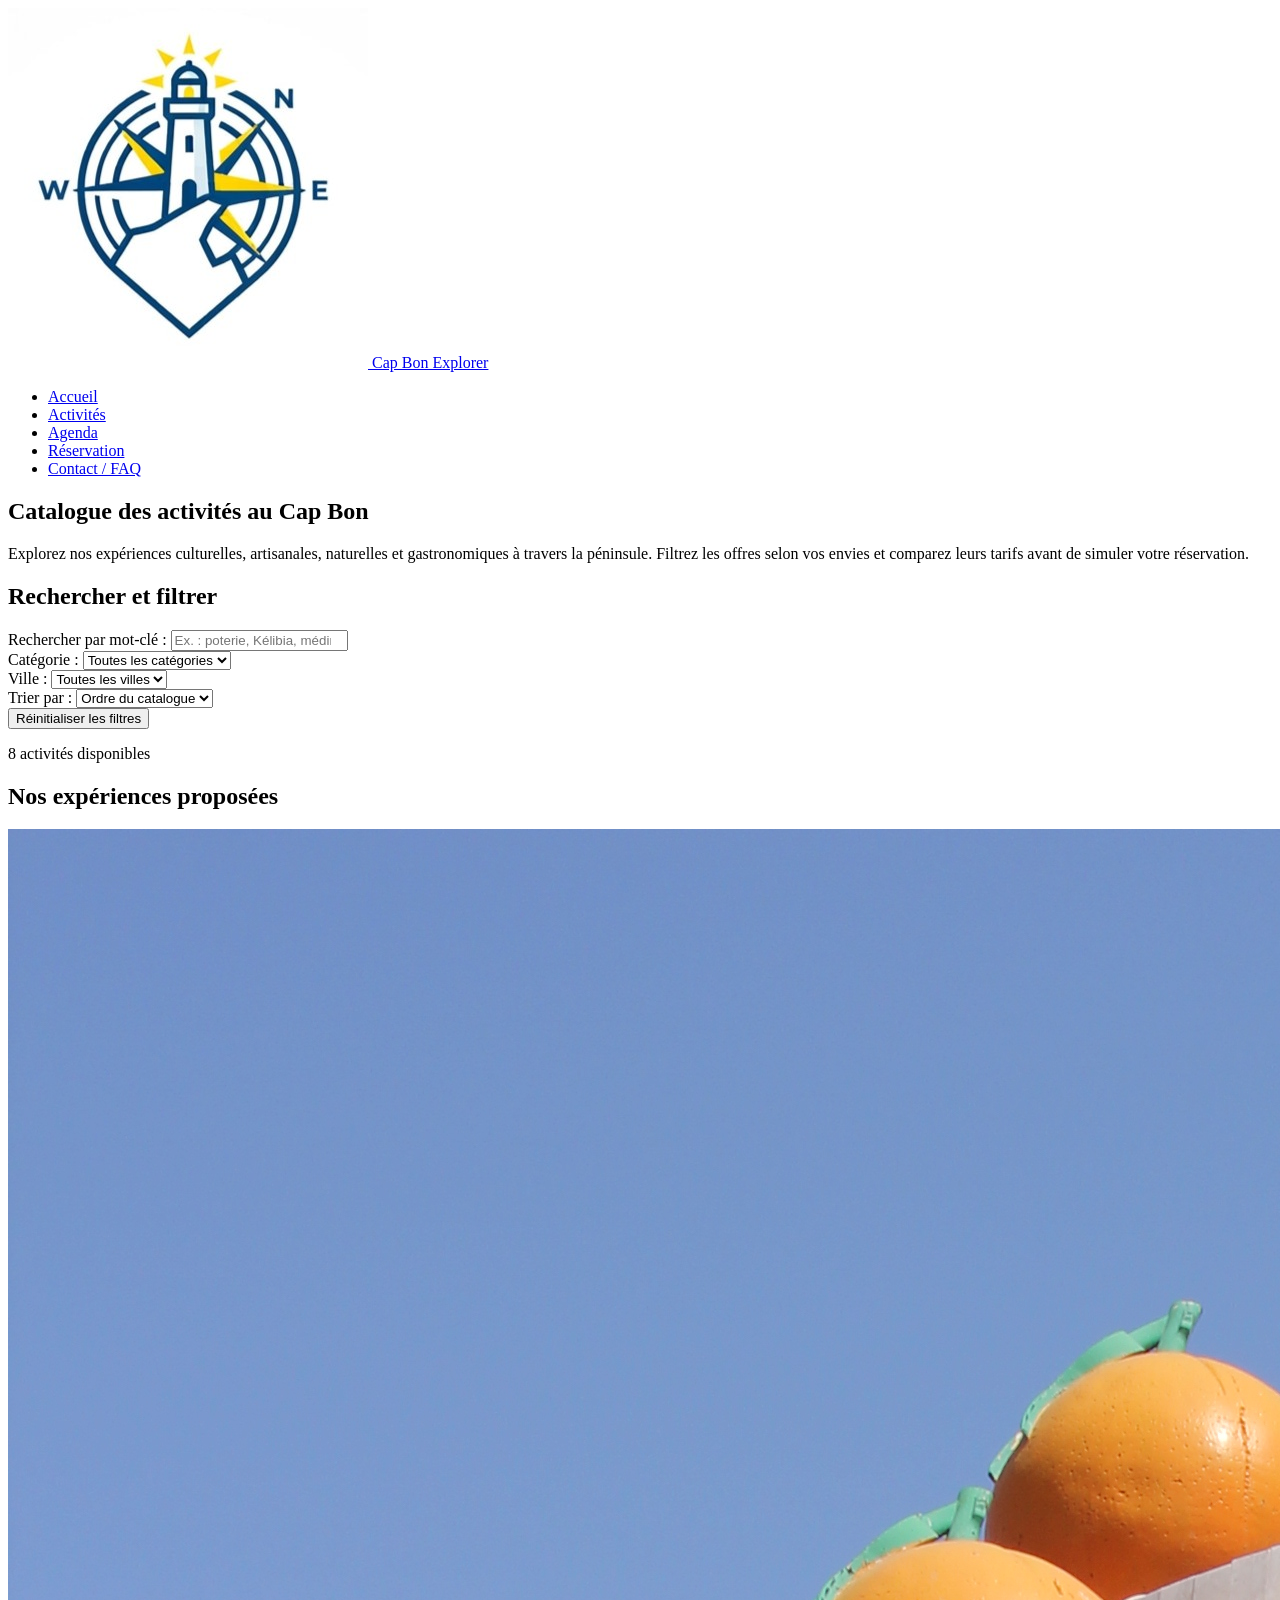
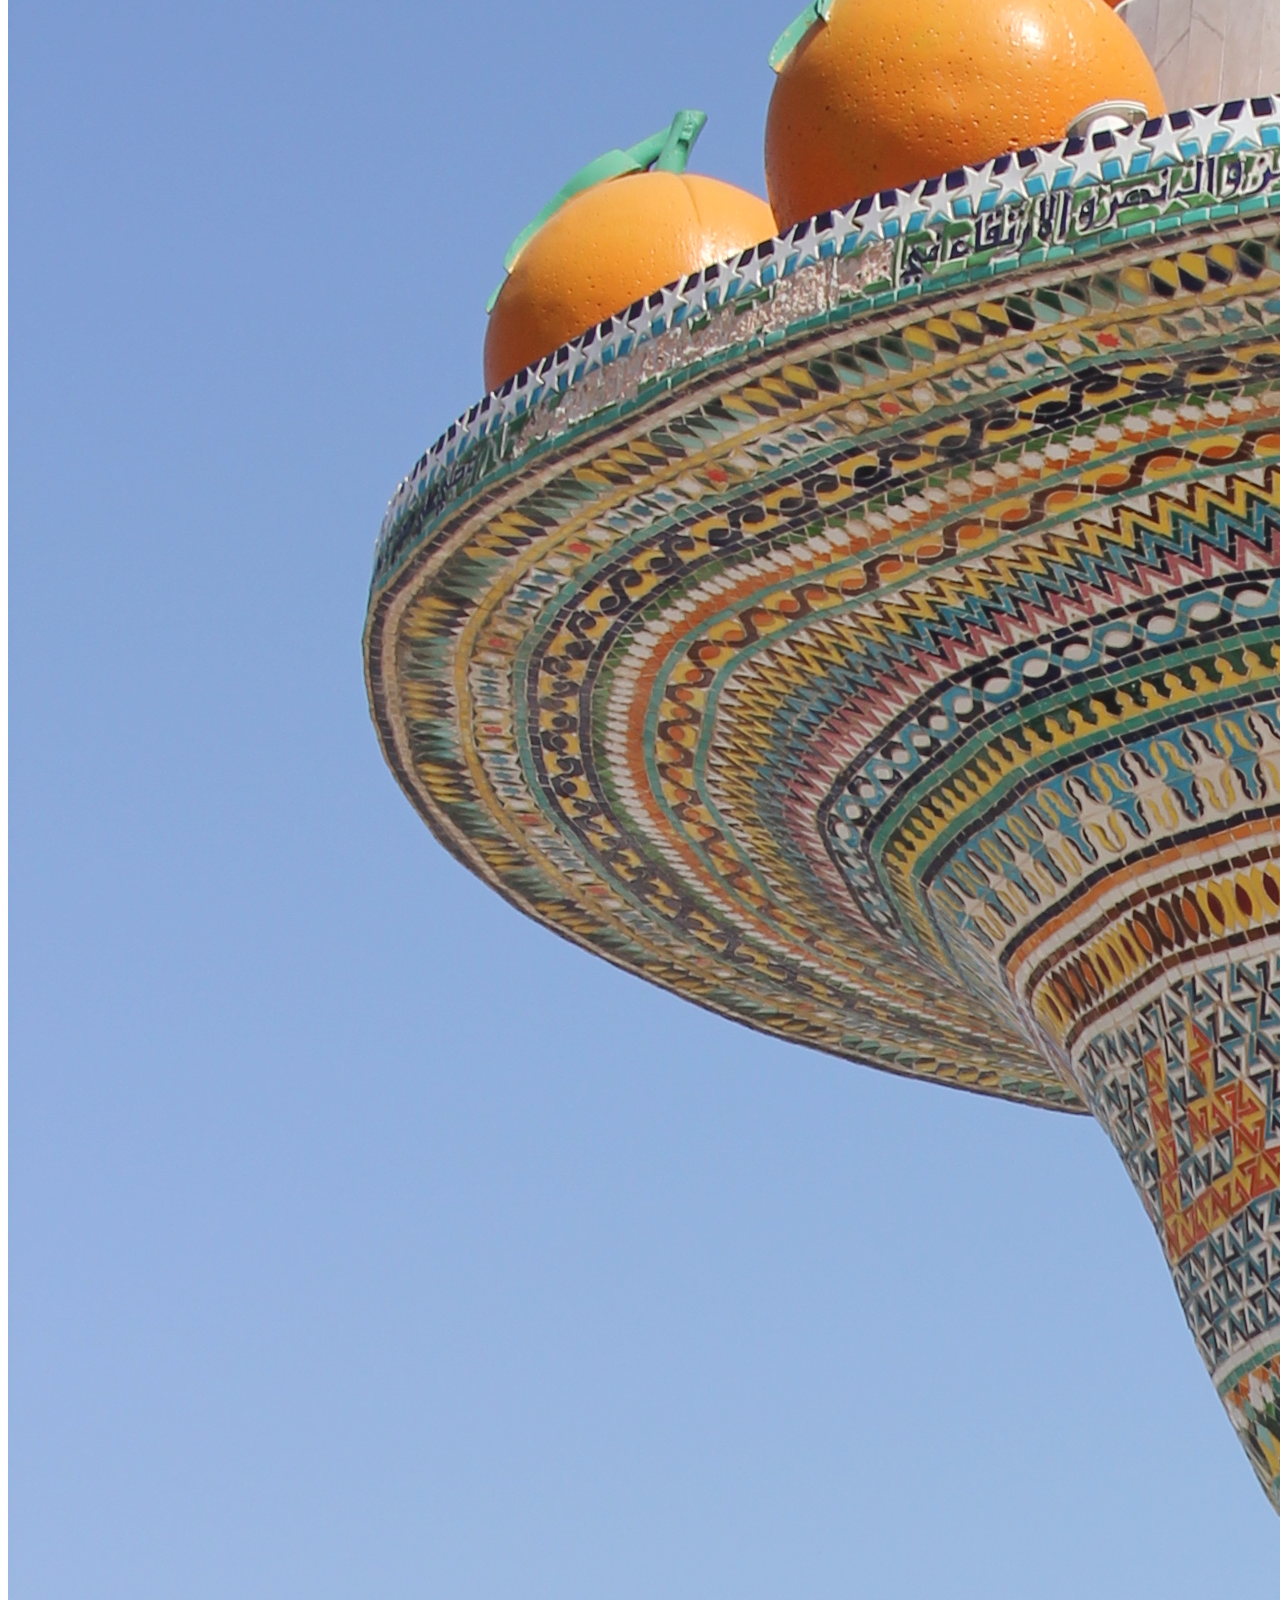
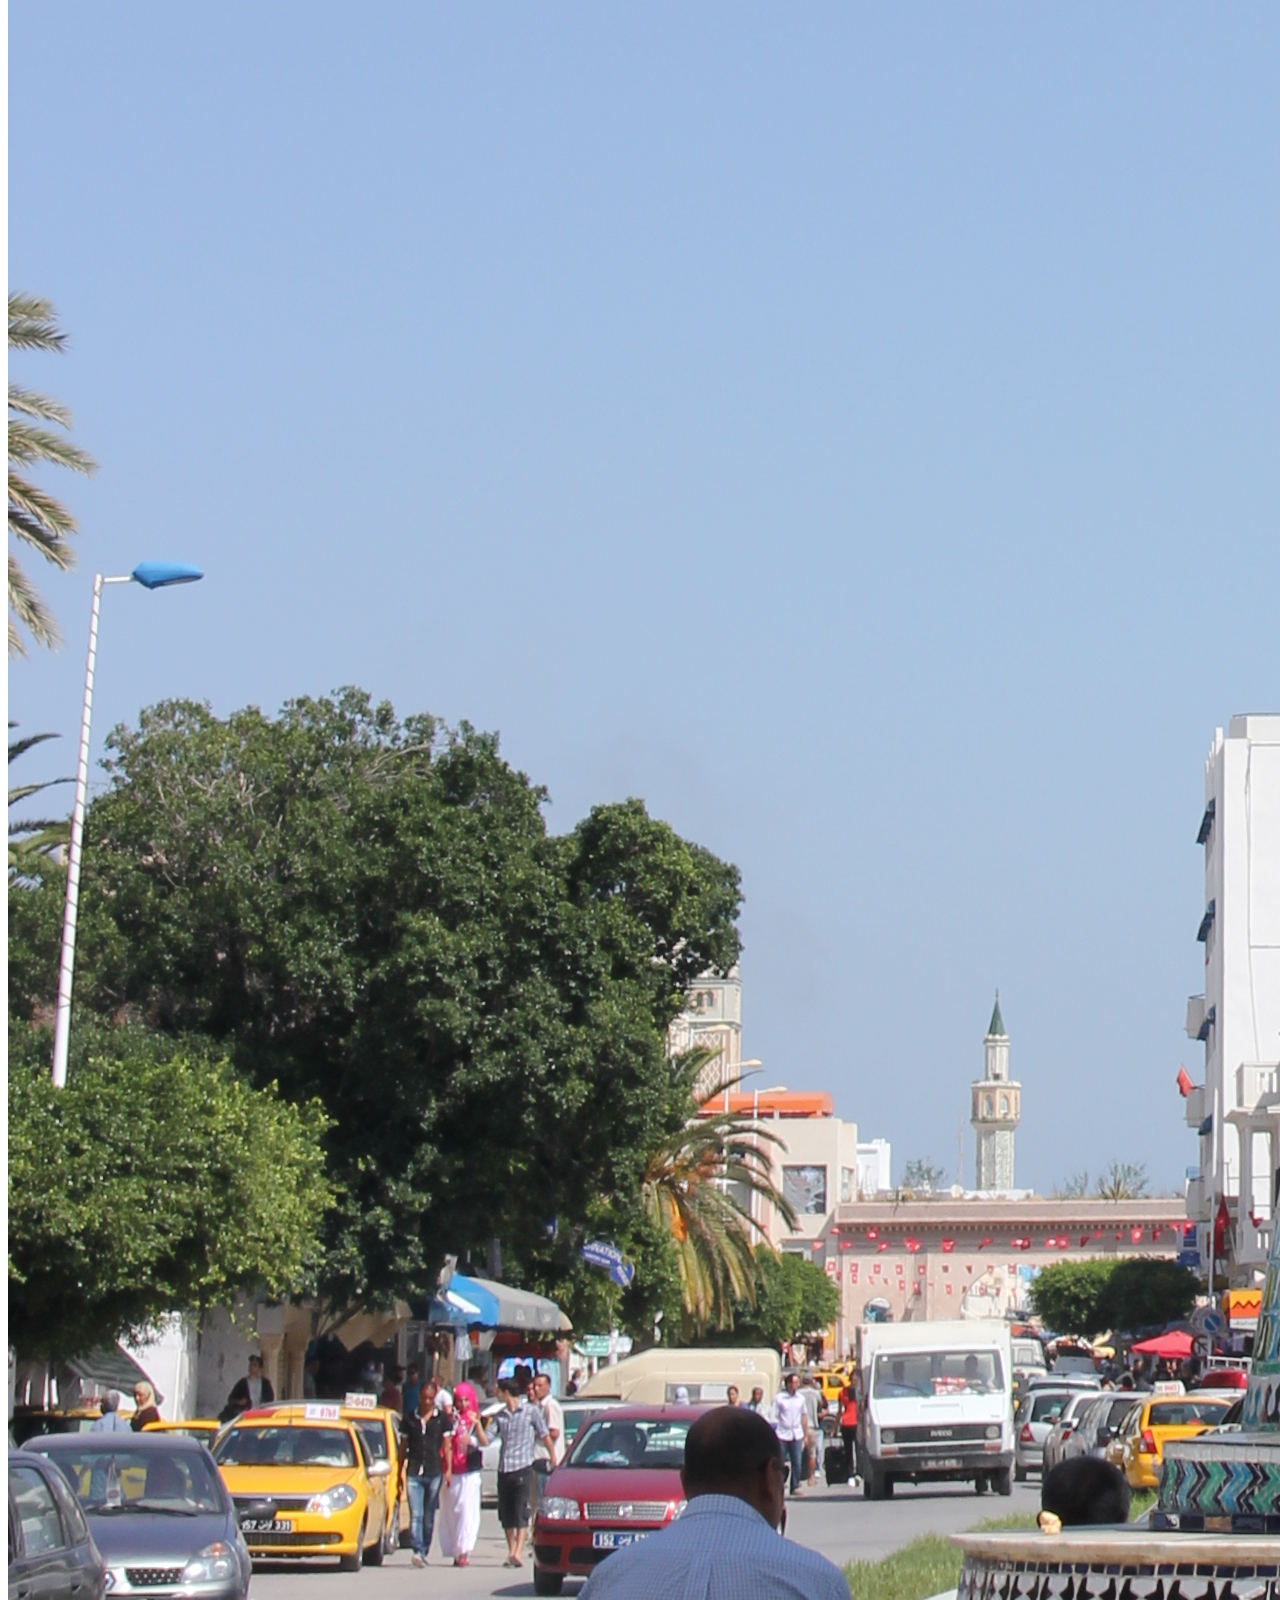
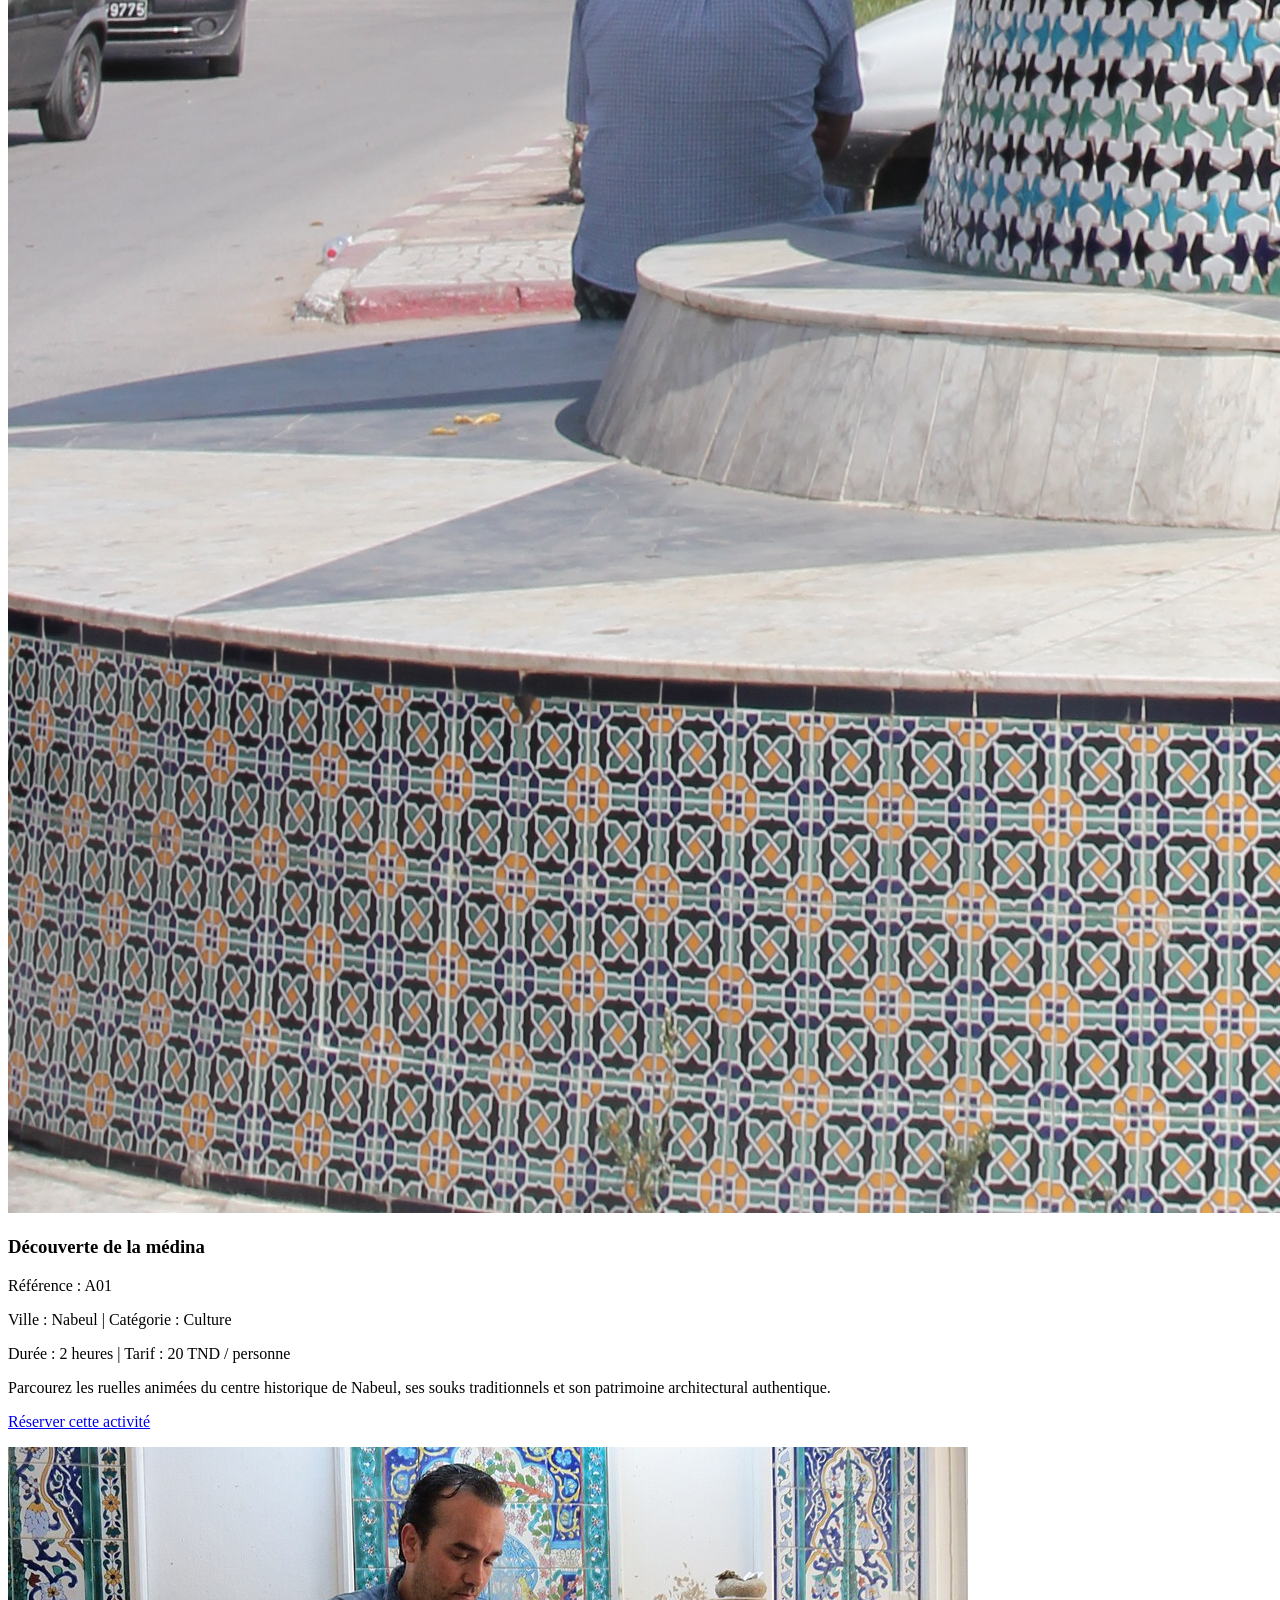
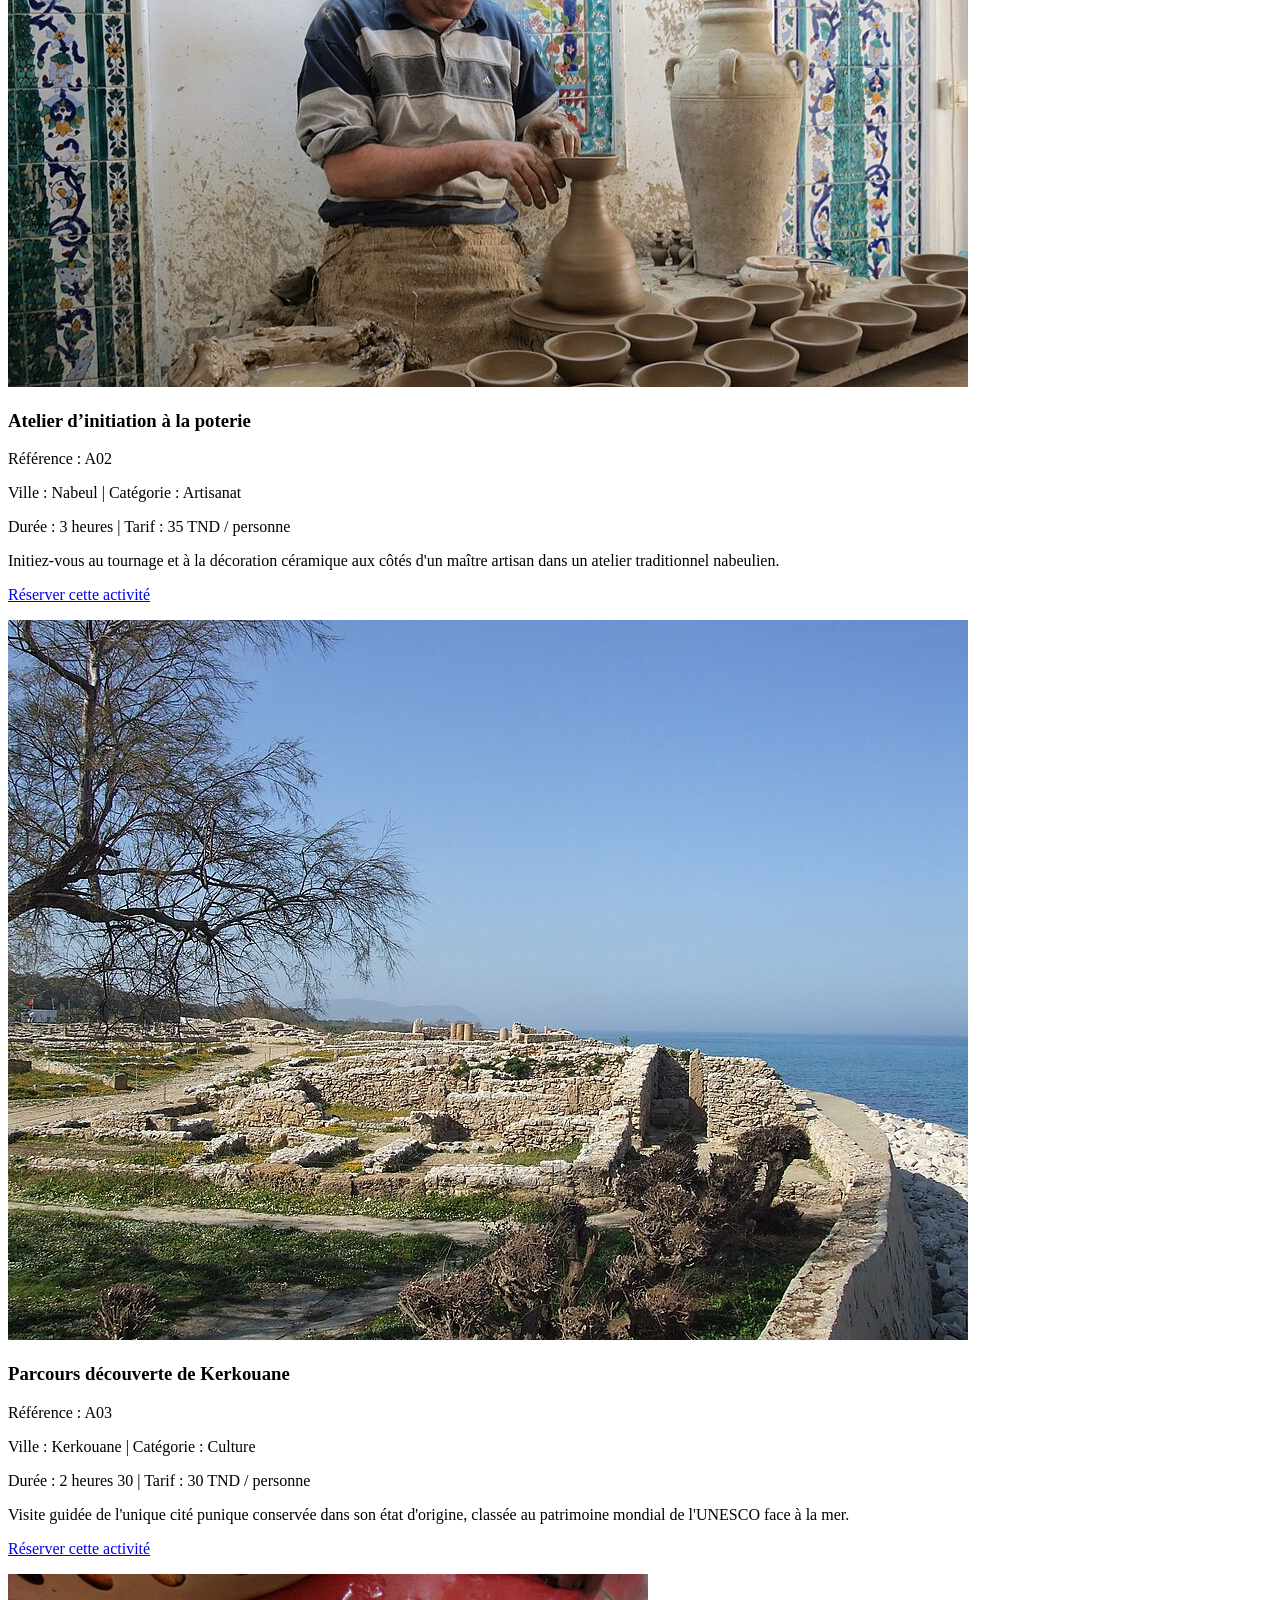
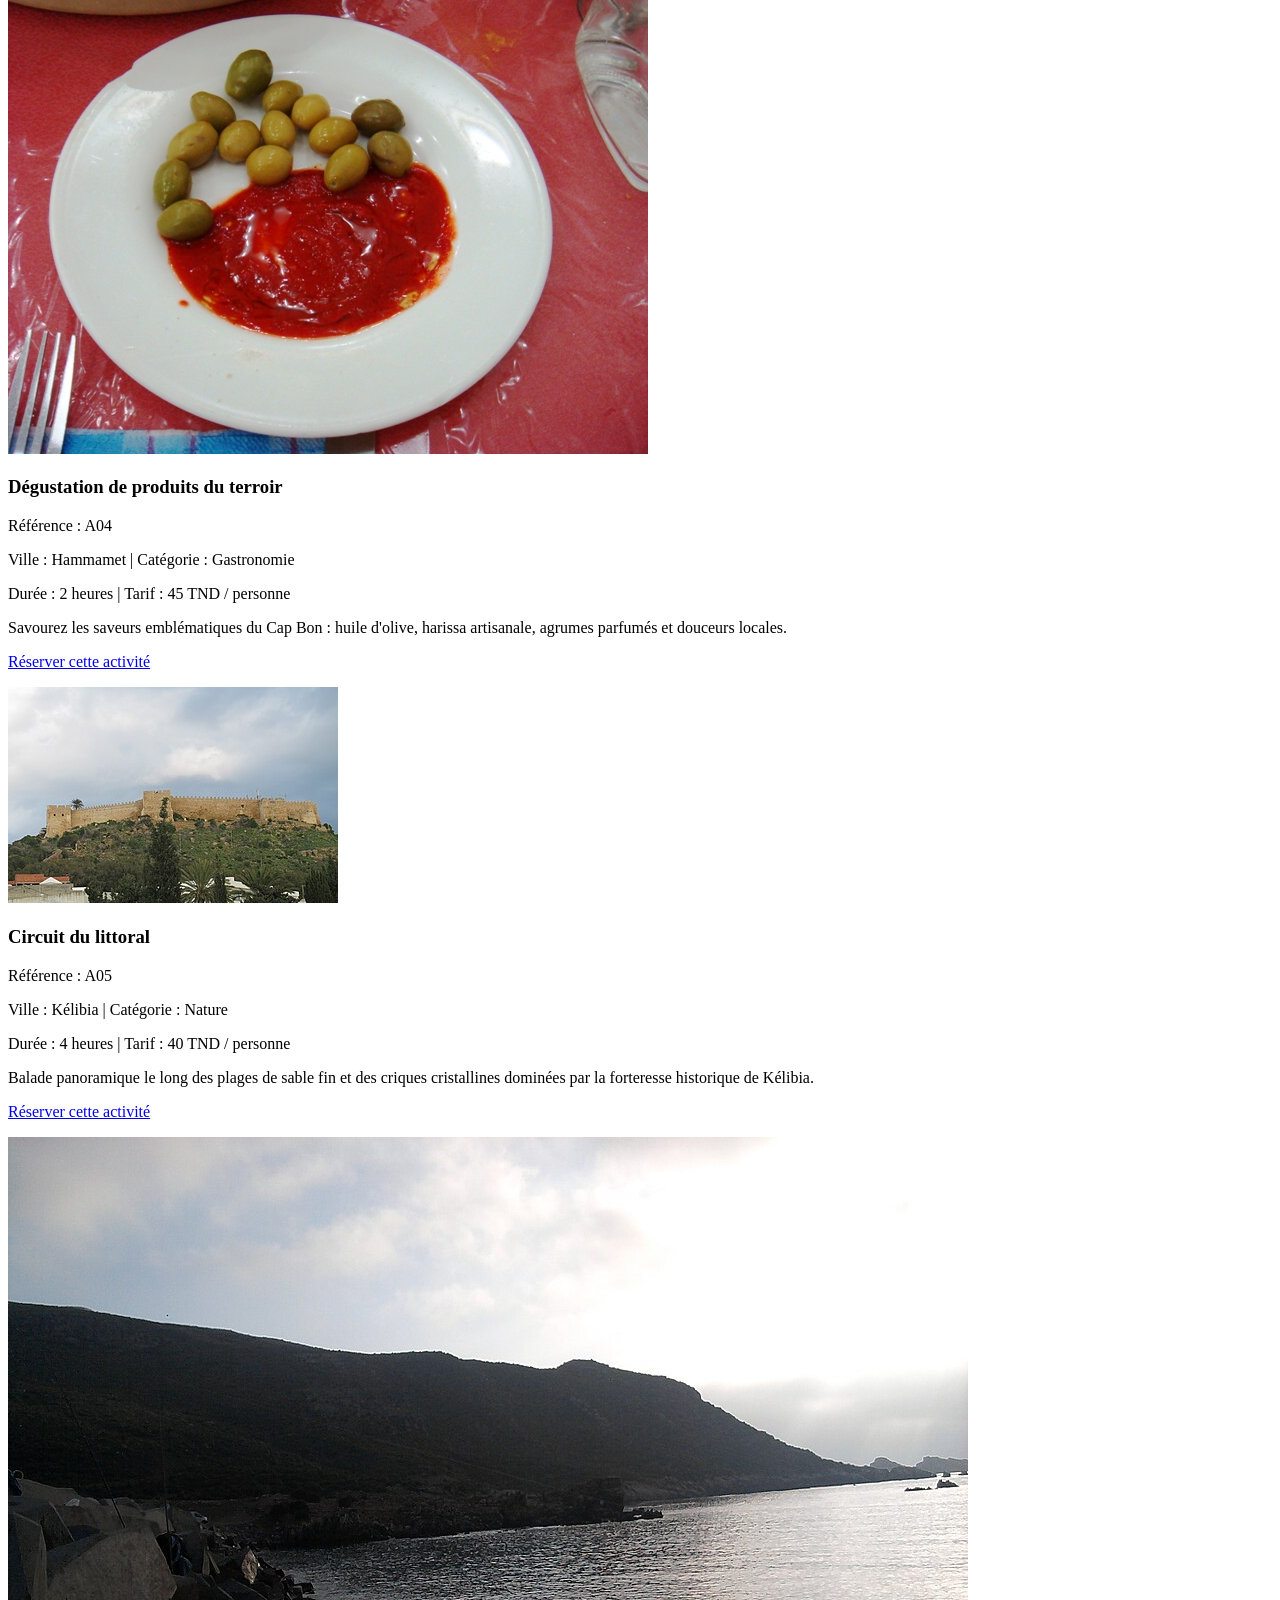
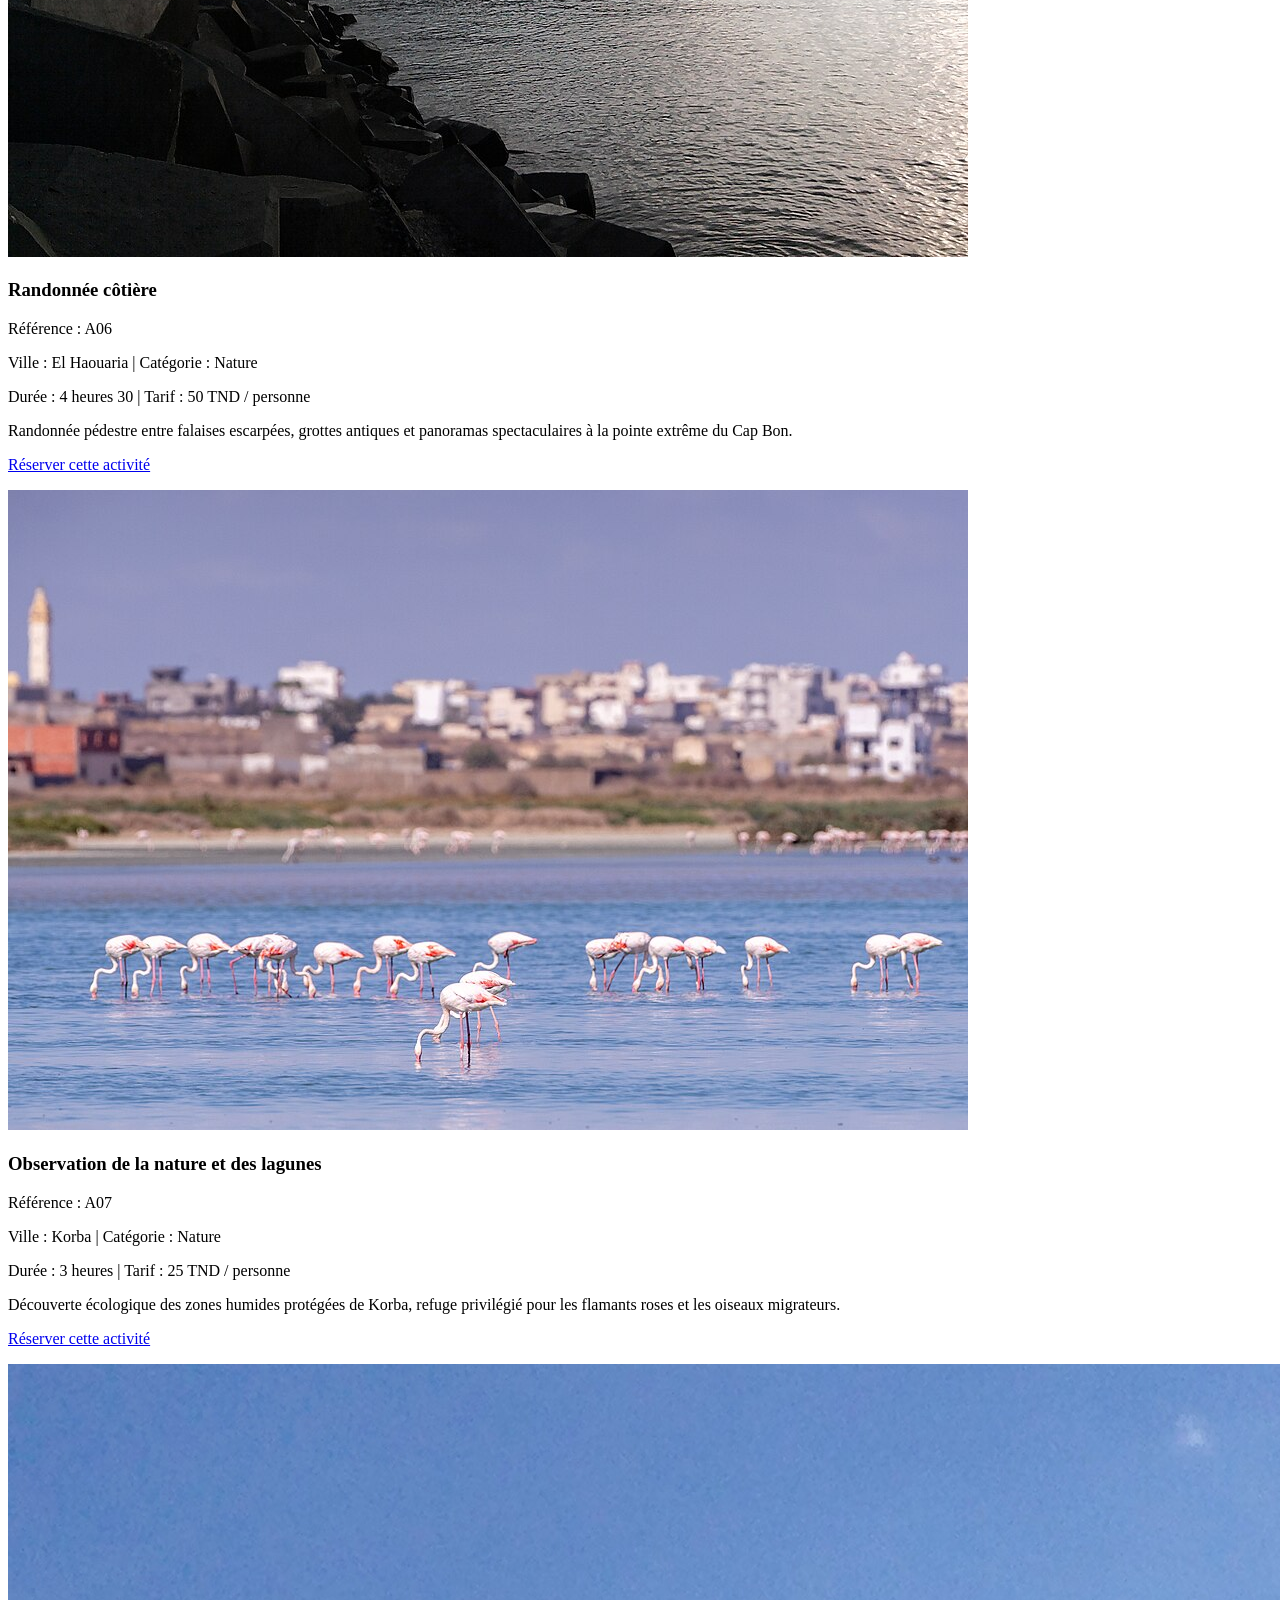
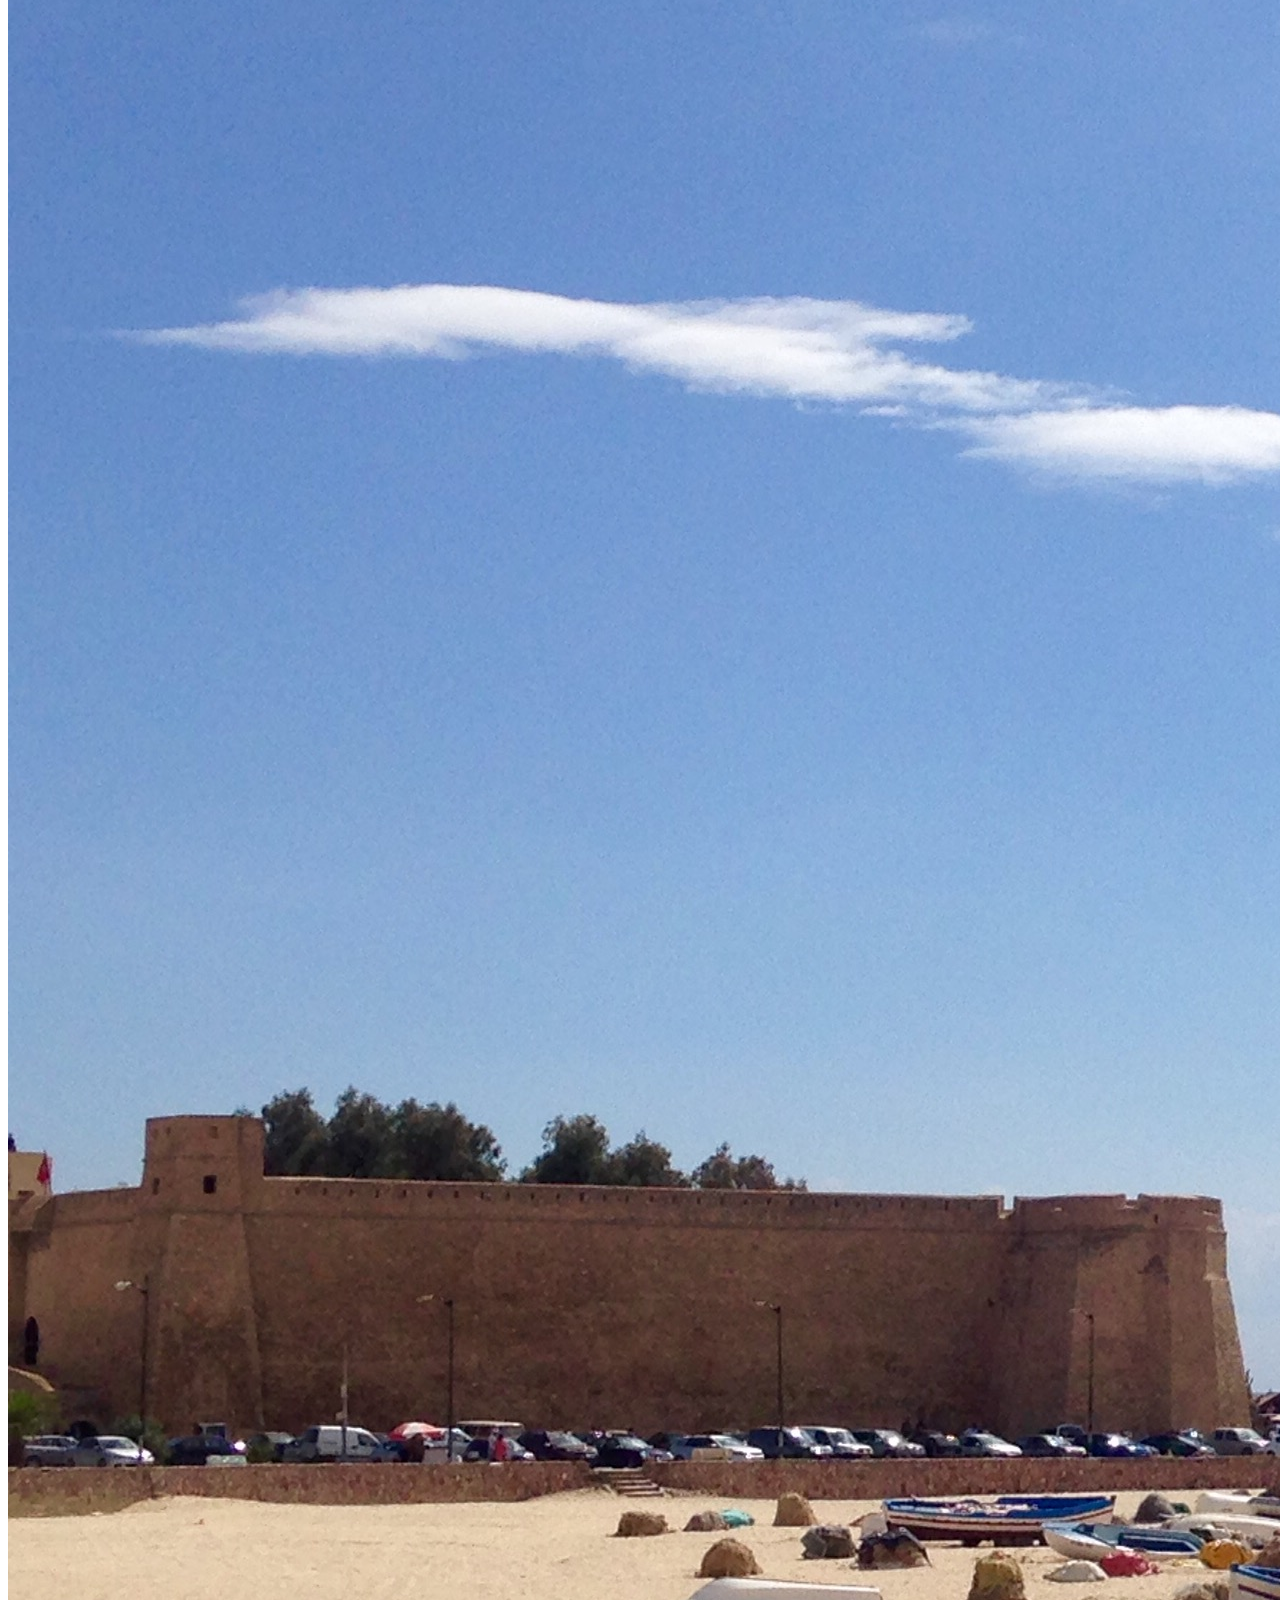
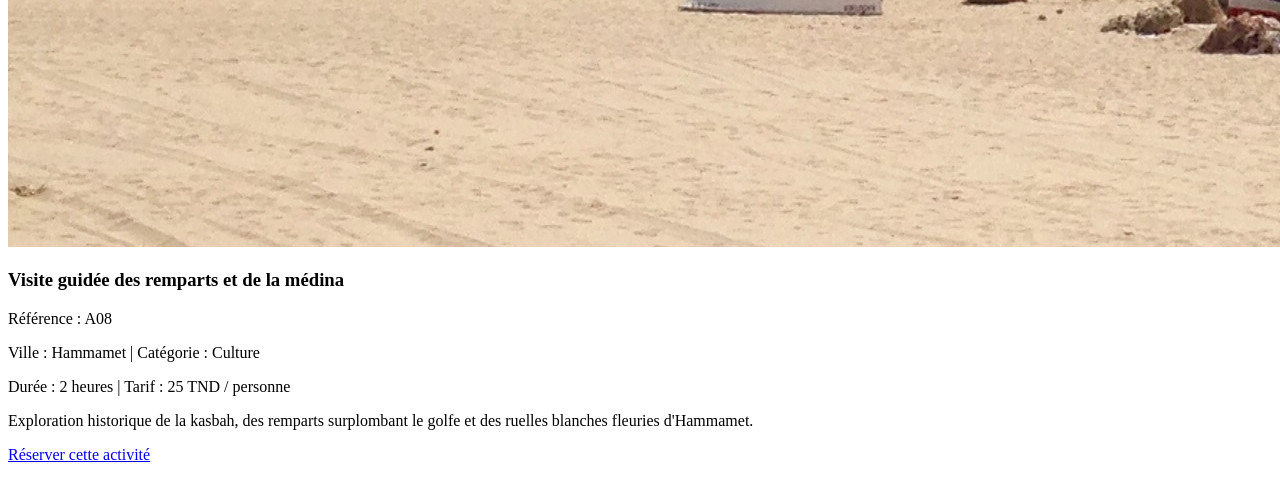
==== activites.html @ 35a7aefc "modification html" ====
<!DOCTYPE html>
<html lang="fr">
<head>
    <meta charset="UTF-8">
    <meta name="viewport" content="width=device-width, initial-scale=1.0">
    <link rel="stylesheet" href="css/style.css">
    <title>Cap Bon Explorer — Catalogue des activités</title>
</head>
<body>
    <header>
        <div>
            <a href="index.html">
                <img src="images/logo.jpg" alt="Logo Cap Bon Explorer">
                <span>Cap Bon Explorer</span>
            </a>
        </div>
        <nav>
            <ul>
                <li><a href="index.html">Accueil</a></li>
                <li><a href="activites.html">Activités</a></li>
                <li><a href="agenda.html">Agenda</a></li>
                <li><a href="reservation.html">Réservation</a></li>
                <li><a href="contact.html">Contact / FAQ</a></li>
            </ul>
        </nav>
    </header>
    <main>
        <section>
            <h1>Catalogue des activités au Cap Bon</h1>
            <p>
                Explorez nos expériences culturelles, artisanales, naturelles et gastronomiques à travers la péninsule. 
                Filtrez les offres selon vos envies et comparez leurs tarifs avant de simuler votre réservation.
            </p>
        </section>
        <section>
            <h2>Rechercher et filtrer</h2>
            <form>
                <div>
                    <label for="recherche-activite">Rechercher par mot-clé :</label>
                    <input type="search" id="recherche-activite" name="q" placeholder="Ex. : poterie, Kélibia, médina...">
                </div>
                <div>
                    <label for="filtre-categorie">Catégorie :</label>
                    <select id="filtre-categorie" name="categorie">
                        <option value="toutes">Toutes les catégories</option>
                        <option value="Culture">Culture</option>
                        <option value="Artisanat">Artisanat</option>
                        <option value="Nature">Nature</option>
                        <option value="Gastronomie">Gastronomie</option>
                    </select>
                </div>
                <div>
                    <label for="filtre-ville">Ville :</label>
                    <select id="filtre-ville" name="ville">
                        <option value="toutes">Toutes les villes</option>
                        <option value="Nabeul">Nabeul</option>
                        <option value="Hammamet">Hammamet</option>
                        <option value="Kélibia">Kélibia</option>
                        <option value="Kerkouane">Kerkouane</option>
                        <option value="El Haouaria">El Haouaria</option>
                        <option value="Korba">Korba</option>
                    </select>
                </div>
                <div>
                    <label for="tri-tarif">Trier par :</label>
                    <select id="tri-tarif" name="tri">
                        <option value="defaut">Ordre du catalogue</option>
                        <option value="prix-asc">Tarif croissant</option>
                        <option value="prix-desc">Tarif décroissant</option>
                    </select>
                </div>
                <button type="reset">Réinitialiser les filtres</button>
            </form>
            <p>8 activités disponibles</p>
        </section>
        <section>
            <h2>Nos expériences proposées</h2>
            <article id="A01">
                <img src="images/medina nabeul.jpg" alt="Ruelles traditionnelles de la médina de Nabeul">
                <h3>Découverte de la médina</h3>
                <p>Référence : A01</p>
                <p>Ville : Nabeul | Catégorie : Culture</p>
                <p>Durée : 2 heures | Tarif : 20 TND / personne</p>
                <p>Parcourez les ruelles animées du centre historique de Nabeul, ses souks traditionnels et son patrimoine architectural authentique.</p>
                <p><a href="reservation.html">Réserver cette activité</a></p>
            </article>
            <article id="A02">
                <img src="images/poterie nabeul.jpg" alt="Artisan potier façonnant l'argile à Nabeul">
                <h3>Atelier d’initiation à la poterie</h3>
                <p>Référence : A02</p>
                <p>Ville : Nabeul | Catégorie : Artisanat</p>
                <p>Durée : 3 heures | Tarif : 35 TND / personne</p>
                <p>Initiez-vous au tournage et à la décoration céramique aux côtés d'un maître artisan dans un atelier traditionnel nabeulien.</p>
                <p><a href="reservation.html">Réserver cette activité</a></p>
            </article>
            <article id="A03">
                <img src="images/kerkouane.jpg" alt="Vestiges de la cité punique de Kerkouane">
                <h3>Parcours découverte de Kerkouane</h3>
                <p>Référence : A03</p>
                <p>Ville : Kerkouane | Catégorie : Culture</p>
                <p>Durée : 2 heures 30 | Tarif : 30 TND / personne</p>
                <p>Visite guidée de l'unique cité punique conservée dans son état d'origine, classée au patrimoine mondial de l'UNESCO face à la mer.</p>
                <p><a href="reservation.html">Réserver cette activité</a></p>
            </article>
            <article id="A04">
                <img src="images/degustation hammamet.jpg" alt="Produits du terroir et spécialités locales à Hammamet">
                <h3>Dégustation de produits du terroir</h3>
                <p>Référence : A04</p>
                <p>Ville : Hammamet | Catégorie : Gastronomie</p>
                <p>Durée : 2 heures | Tarif : 45 TND / personne</p>
                <p>Savourez les saveurs emblématiques du Cap Bon : huile d'olive, harissa artisanale, agrumes parfumés et douceurs locales.</p>
                <p><a href="reservation.html">Réserver cette activité</a></p>
            </article>
            <article id="A05">
                <img src="images/littoral kelibia.JPG" alt="Fort historique et côte turquoise de Kélibia">
                <h3>Circuit du littoral</h3>
                <p>Référence : A05</p>
                <p>Ville : Kélibia | Catégorie : Nature</p>
                <p>Durée : 4 heures | Tarif : 40 TND / personne</p>
                <p>Balade panoramique le long des plages de sable fin et des criques cristallines dominées par la forteresse historique de Kélibia.</p>
                <p><a href="reservation.html">Réserver cette activité</a></p>
            </article>
            <article id="A06">
                <img src="images/randonnee haouaria.jpg" alt="Falaises et grottes marines d'El Haouaria">
                <h3>Randonnée côtière</h3>
                <p>Référence : A06</p>
                <p>Ville : El Haouaria | Catégorie : Nature</p>
                <p>Durée : 4 heures 30 | Tarif : 50 TND / personne</p>
                <p>Randonnée pédestre entre falaises escarpées, grottes antiques et panoramas spectaculaires à la pointe extrême du Cap Bon.</p>
                <p><a href="reservation.html">Réserver cette activité</a></p>
            </article>
            <article id="A07">
                <img src="images/lagunes korba.jpg" alt="Oiseaux migrateurs et lagunes naturelles de Korba">
                <h3>Observation de la nature et des lagunes</h3>
                <p>Référence : A07</p>
                <p>Ville : Korba | Catégorie : Nature</p>
                <p>Durée : 3 heures | Tarif : 25 TND / personne</p>
                <p>Découverte écologique des zones humides protégées de Korba, refuge privilégié pour les flamants roses et les oiseaux migrateurs.</p>
                <p><a href="reservation.html">Réserver cette activité</a></p>
            </article>
            <article id="A08">
                <img src="images/remparts hammamet.jpg" alt="Remparts et médina historique d'Hammamet">
                <h3>Visite guidée des remparts et de la médina</h3>
                <p>Référence : A08</p>
                <p>Ville : Hammamet | Catégorie : Culture</p>
                <p>Durée : 2 heures | Tarif : 25 TND / personne</p>
                <p>Exploration historique de la kasbah, des remparts surplombant le golfe et des ruelles blanches fleuries d'Hammamet.</p>
                <p><a href="reservation.html">Réserver cette activité</a></p>
            </article>
        </section>
    </main>
</body>
</html>
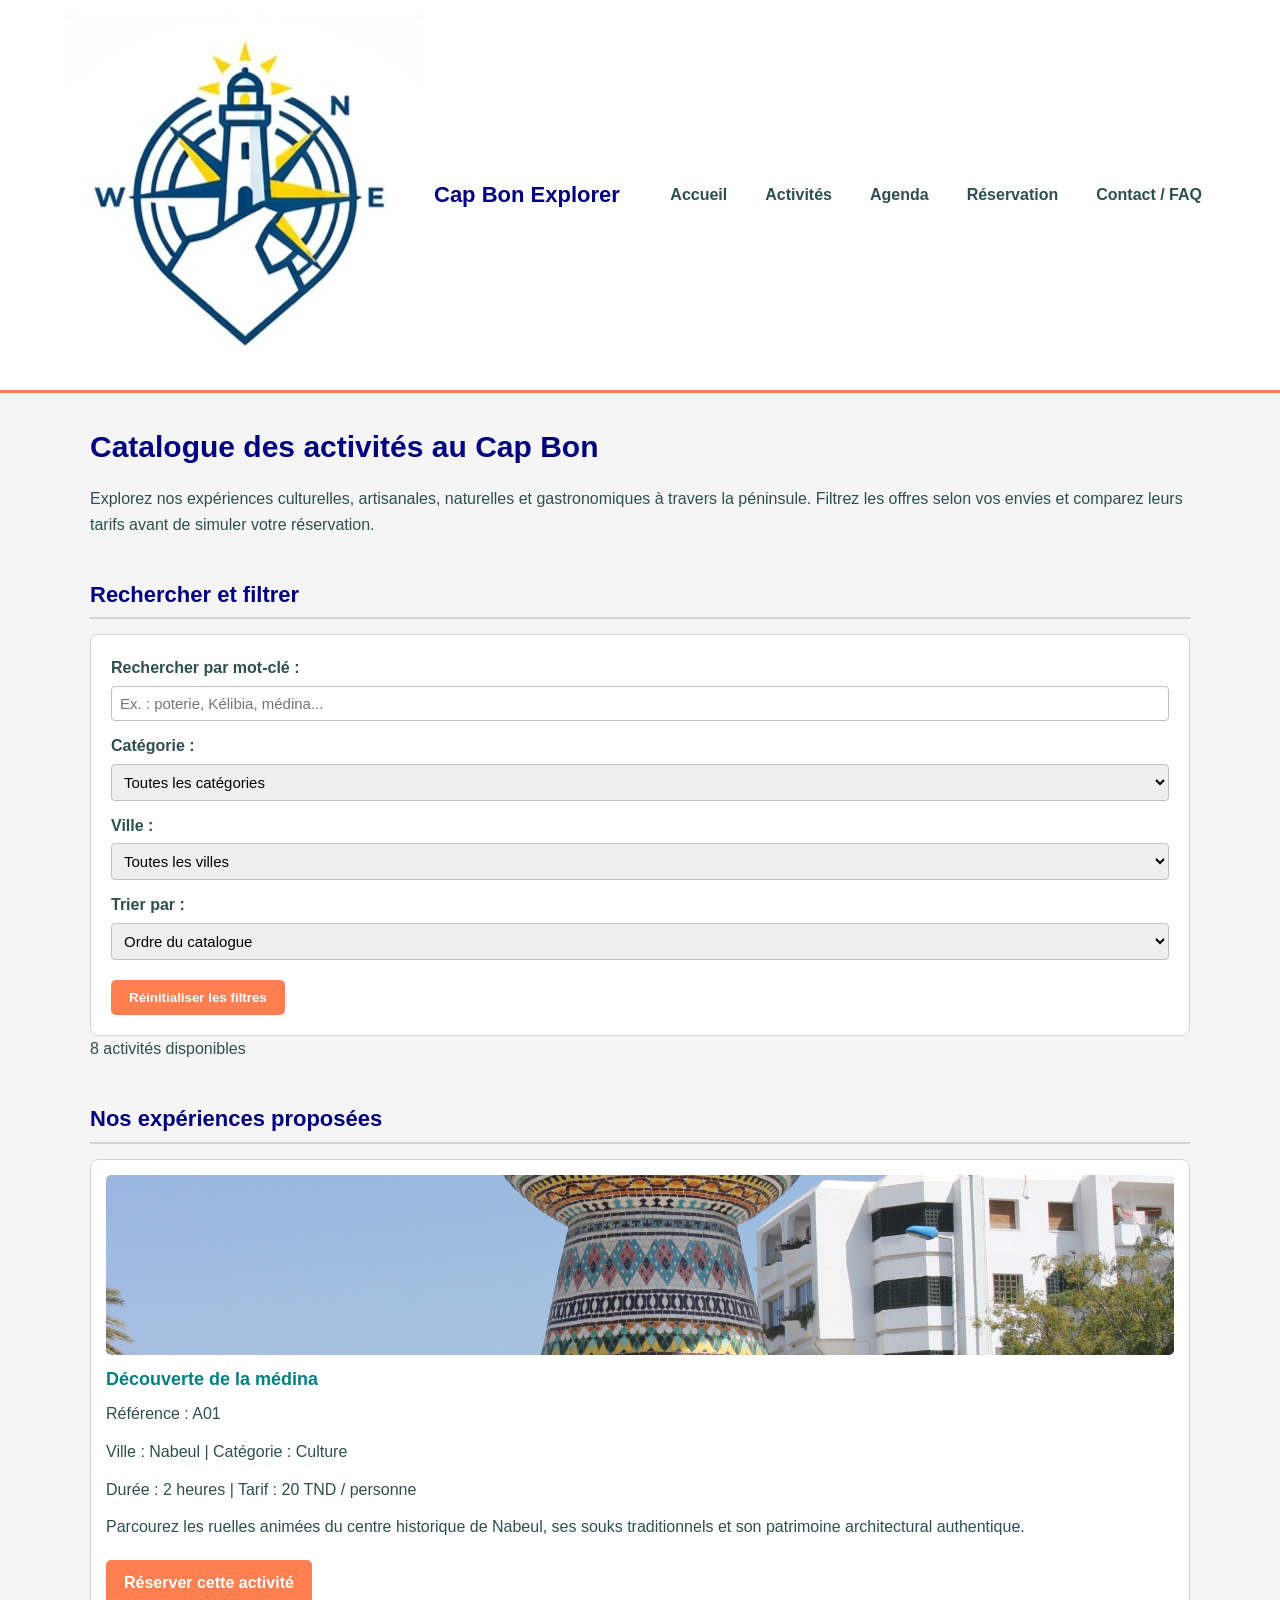
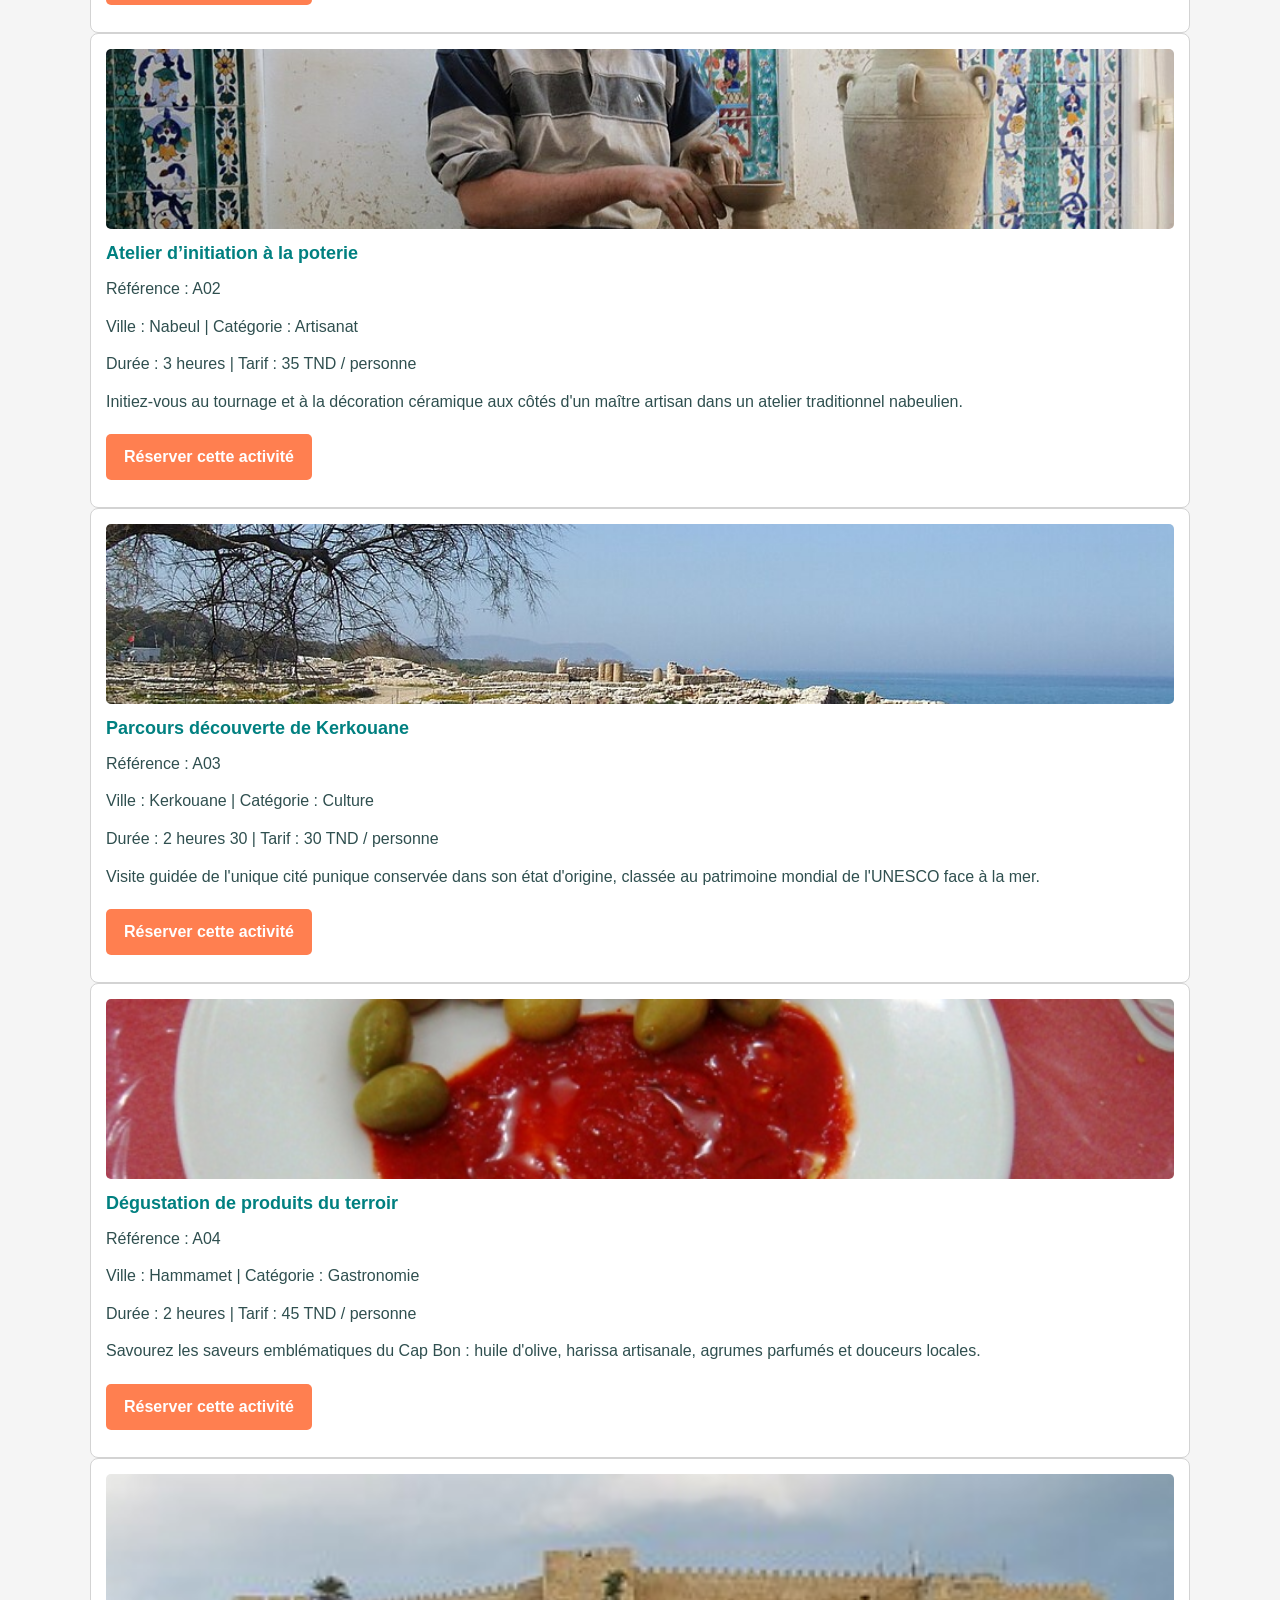
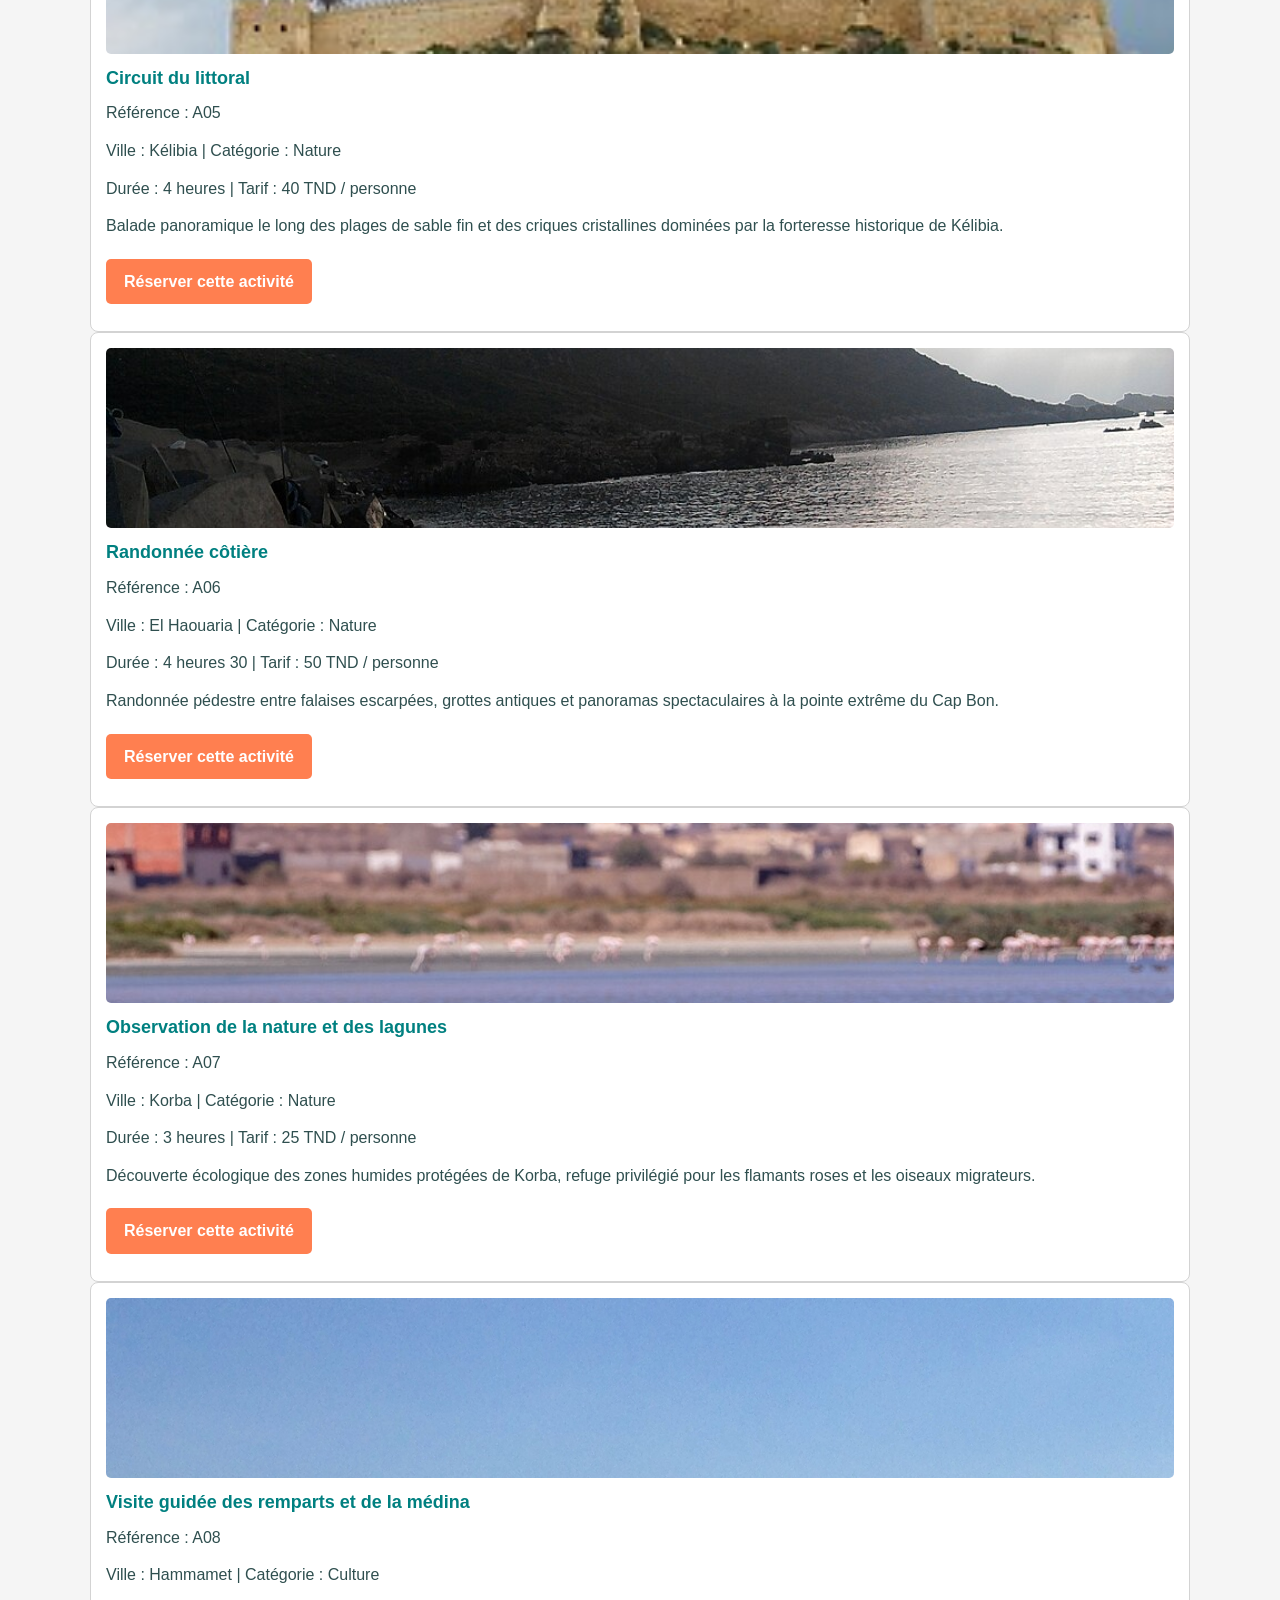
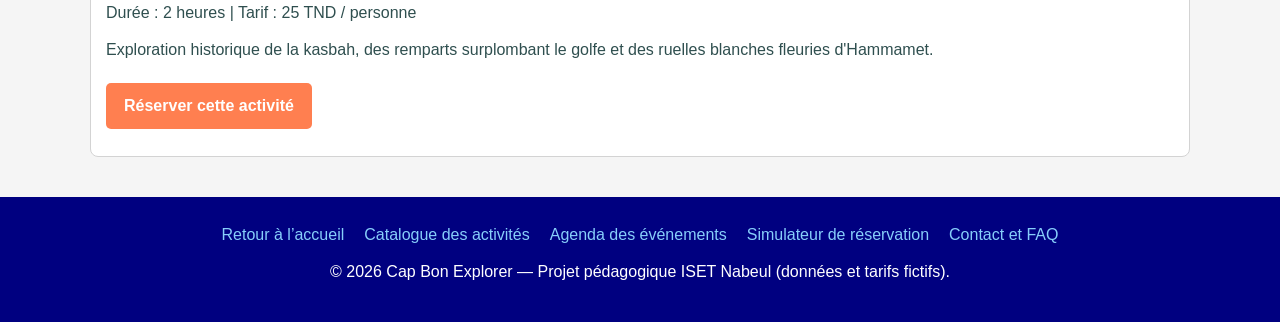
==== commit 9c8723f9: "css non complet" ====
--- a/activites.html
+++ b/activites.html
@@ -149,5 +149,17 @@
             </article>
         </section>
     </main>
+    <footer>
+        <nav>
+            <ul>
+                <li><a href="index.html">Retour à l’accueil</a></li>
+                <li><a href="activites.html">Catalogue des activités</a></li>
+                <li><a href="agenda.html">Agenda des événements</a></li>
+                <li><a href="reservation.html">Simulateur de réservation</a></li>
+                <li><a href="contact.html">Contact et FAQ</a></li>
+            </ul>
+        </nav>
+        <p>&copy; 2026 Cap Bon Explorer — Projet pédagogique ISET Nabeul (données et tarifs fictifs).</p>
+    </footer>
 </body>
 </html>
--- a/css/style.css
+++ b/css/style.css
@@ -0,0 +1,218 @@
+* {
+  box-sizing: border-box;
+  margin: 0;
+  padding: 0;
+}
+body {
+  font-family: Arial, Helvetica, sans-serif;
+  background-color: whitesmoke;
+  color: darkslategray;
+  line-height: 1.6;
+}
+img {
+  max-width: 100%;
+  height: auto;
+  display: block;
+}
+a {
+  color: navy;
+  text-decoration: none;
+}
+header {
+  background-color: white;
+  border-bottom: 3px solid coral;
+  padding: 15px 5%;
+  display: flex;
+  justify-content: space-between;
+  align-items: center;
+  flex-wrap: wrap;
+}
+header div a {
+  display: flex;
+  align-items: center;
+  gap: 10px;
+  font-size: 22px;
+  font-weight: bold;
+  color: navy;
+}
+header nav ul {
+  list-style: none;
+  display: flex;
+  gap: 10px;
+  flex-wrap: wrap;
+}
+header nav a {
+  padding: 8px 14px;
+  border-radius: 5px;
+  font-weight: bold;
+  color: darkslategray;
+}
+header nav a:hover {
+  background-color: aliceblue;
+  color: navy;
+}
+main {
+  width: 90%;
+  max-width: 1100px;
+  margin: 30px auto;
+}
+section {
+  margin-bottom: 40px;
+}
+h1 {
+  font-size: 30px;
+  color: navy;
+  margin-bottom: 15px;
+}
+h2 {
+  font-size: 22px;
+  color: navy;
+  margin-bottom: 15px;
+  padding-bottom: 5px;
+  border-bottom: 2px solid lightgray;
+}
+h3 {
+  font-size: 18px;
+  color: teal;
+  margin-bottom: 8px;
+}
+p {
+  margin-bottom: 12px;
+}
+button,
+article a,
+aside a {
+  display: inline-block;
+  background-color: coral;
+  color: white;
+  font-weight: bold;
+  padding: 10px 18px;
+  border: none;
+  border-radius: 5px;
+  cursor: pointer;
+  margin-top: 8px;
+}
+button:hover,
+article a:hover,
+aside a:hover,
+main section:first-child a:hover {
+  background-color: orangered;
+}
+article {
+  background-color: white;
+  border: 1px solid lightgray;
+  border-radius: 8px;
+  padding: 15px;
+}
+article img {
+  width: 100%;
+  height: 180px;
+  object-fit: cover;
+  border-radius: 5px;
+  margin-bottom: 10px;
+}
+main ul {
+  padding-left: 20px;
+}
+main li {
+  margin-bottom: 8px;
+}
+form {
+  background-color: white;
+  padding: 20px;
+  border: 1px solid lightgray;
+  border-radius: 8px;
+}
+fieldset {
+  border: 1px solid lightgray;
+  border-radius: 6px;
+  padding: 15px;
+  margin-bottom: 15px;
+}
+legend {
+  font-weight: bold;
+  color: navy;
+  padding: 0 5px;
+}
+form div {
+  margin-bottom: 12px;
+}
+label {
+  display: block;
+  font-weight: bold;
+  margin-bottom: 5px;
+}
+
+input,
+select,
+textarea {
+  width: 100%;
+  padding: 8px;
+  border: 1px solid silver;
+  border-radius: 4px;
+  font-size: 15px;
+}
+table {
+  width: 100%;
+  border-collapse: collapse;
+  background-color: white;
+}
+caption {
+  font-weight: bold;
+  margin-bottom: 10px;
+  text-align: left;
+}
+th,
+td {
+  padding: 10px;
+  text-align: left;
+  border: 1px solid lightgray;
+}
+thead {
+  background-color: navy;
+  color: white;
+}
+details {
+  background-color: white;
+  border: 1px solid lightgray;
+  border-radius: 6px;
+  padding: 12px;
+  margin-bottom: 10px;
+}
+summary {
+  font-weight: bold;
+  color: navy;
+  cursor: pointer;
+}
+aside {
+  background-color: azure;
+  border-left: 5px solid teal;
+  padding: 20px;
+  border-radius: 6px;
+  margin-top: 25px;
+}
+address {
+  font-style: normal;
+}
+footer {
+  background-color: navy;
+  color: white;
+  padding: 25px 5%;
+  text-align: center;
+  margin-top: 40px;
+}
+footer nav ul {
+  list-style: none;
+  display: flex;
+  justify-content: center;
+  gap: 20px;
+  flex-wrap: wrap;
+  margin-bottom: 12px;
+}
+footer a {
+  color: lightskyblue;
+}
+footer a:hover {
+  color: white;
+  text-decoration: underline;
+}
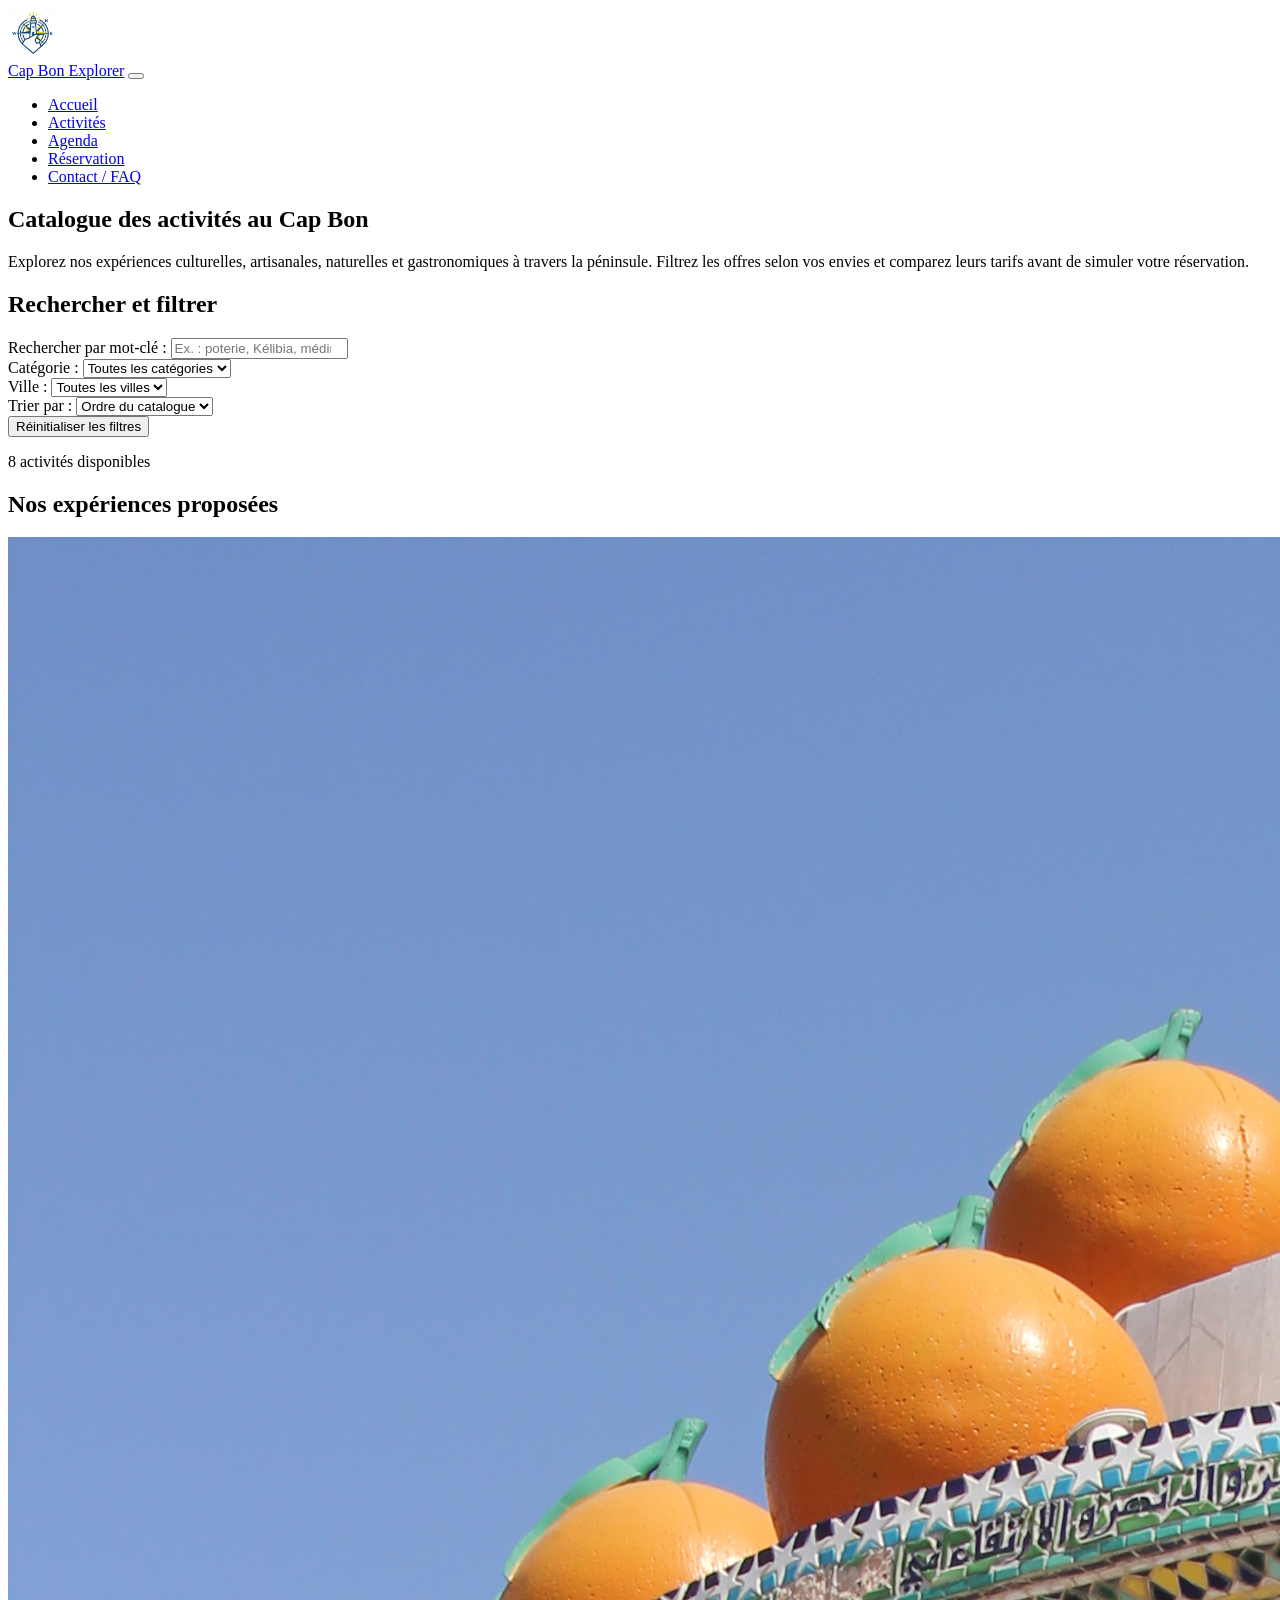
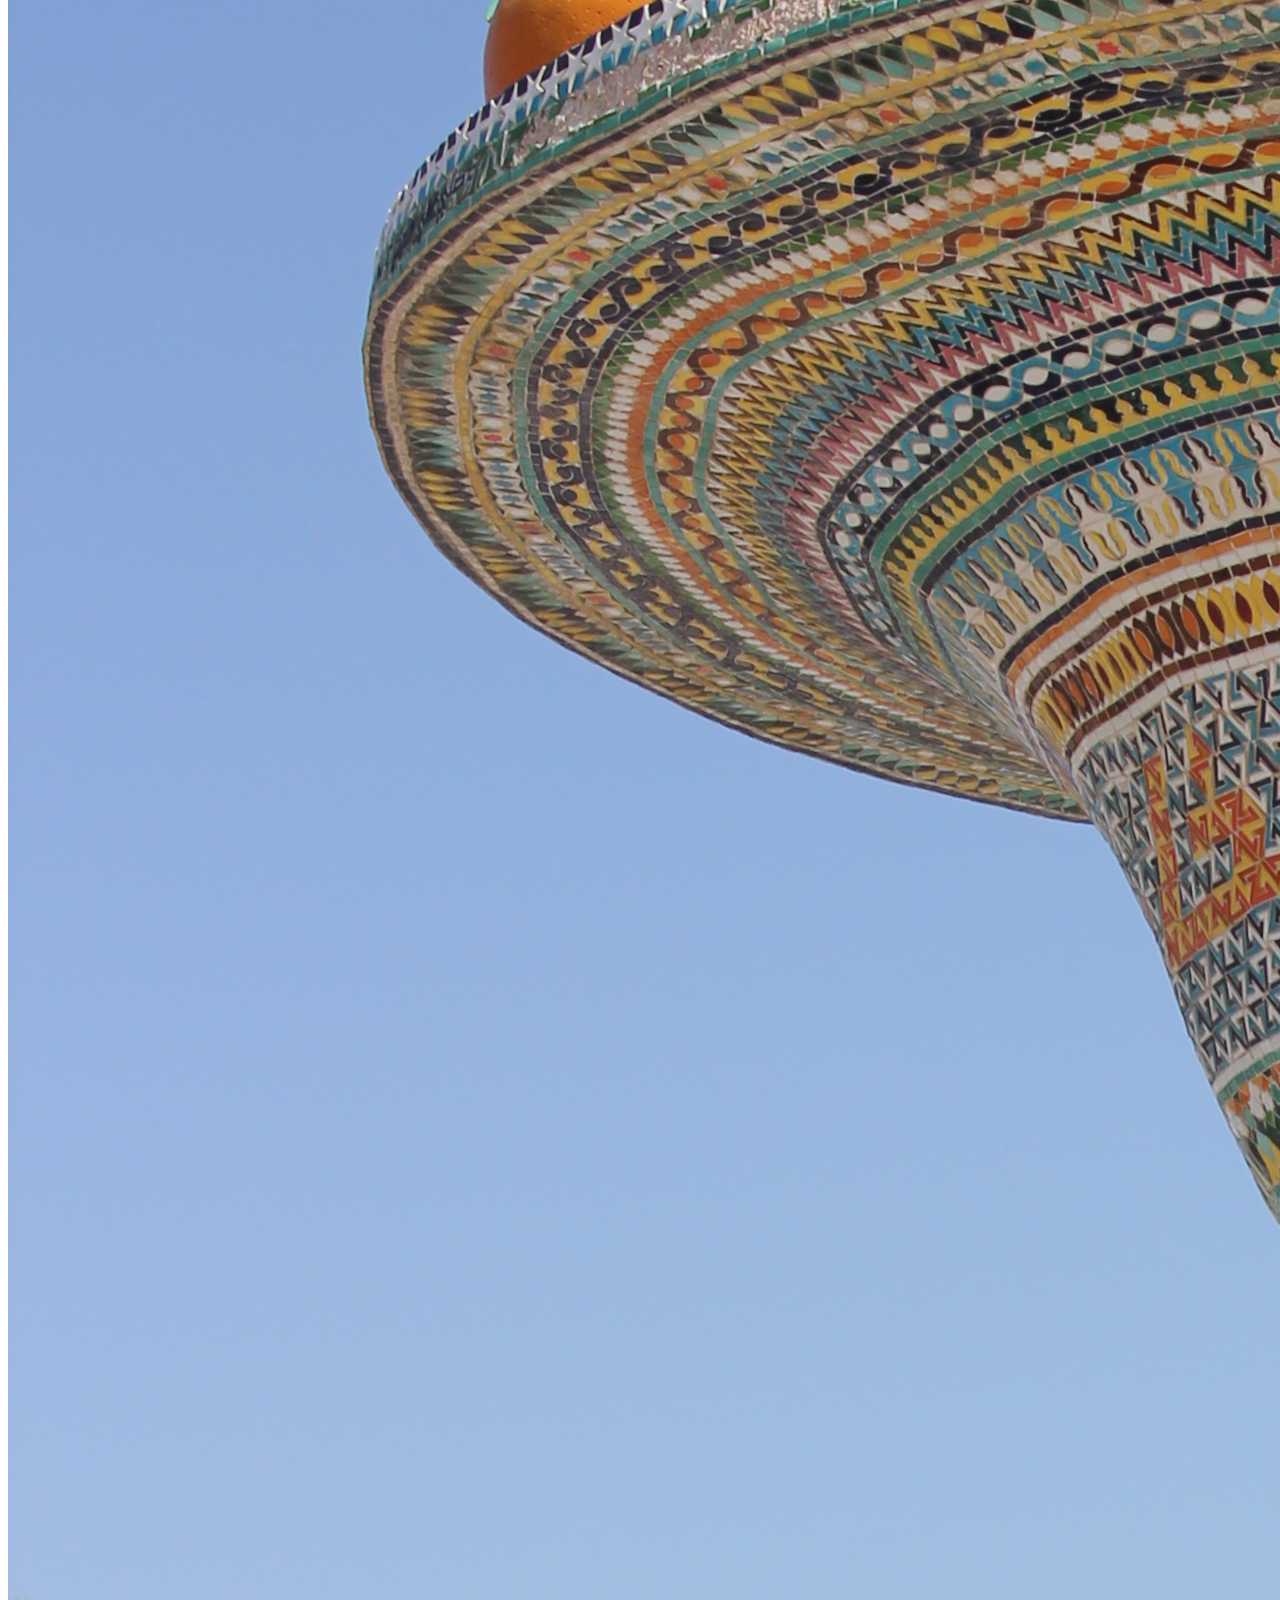
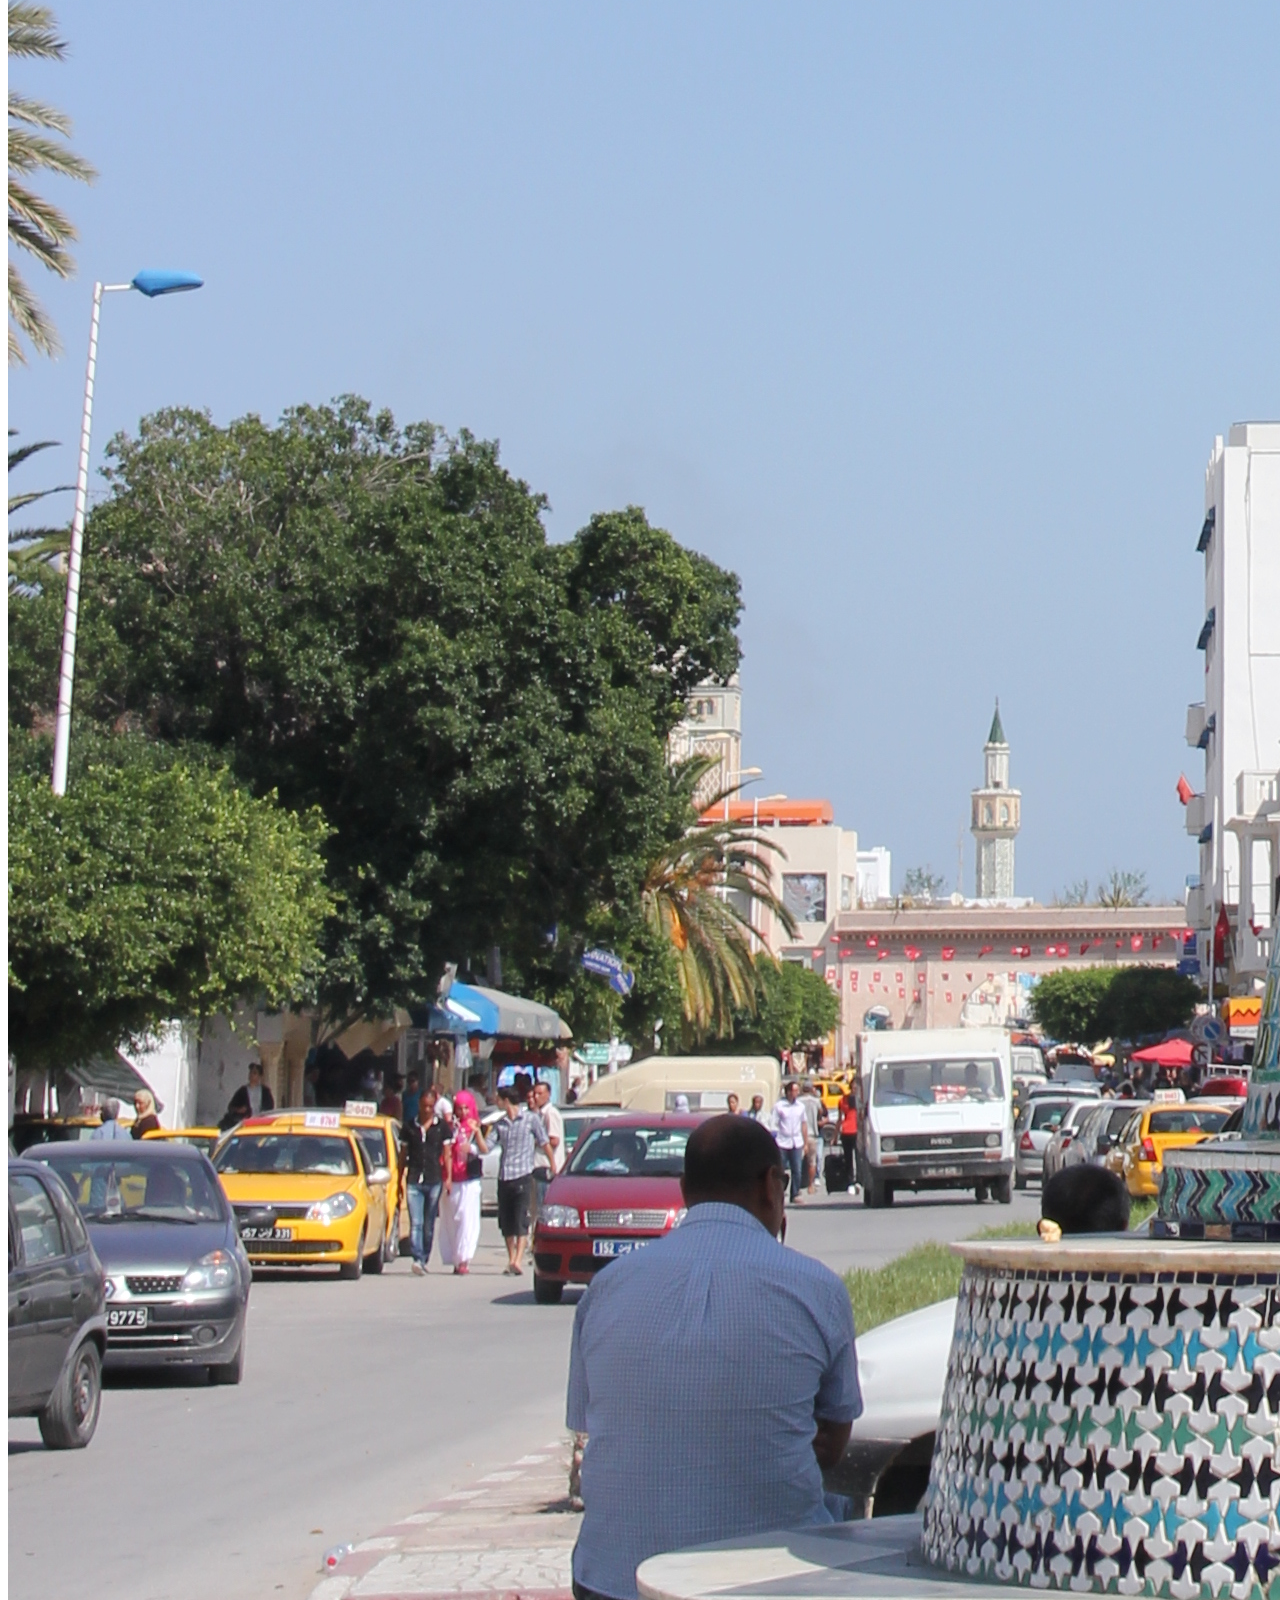
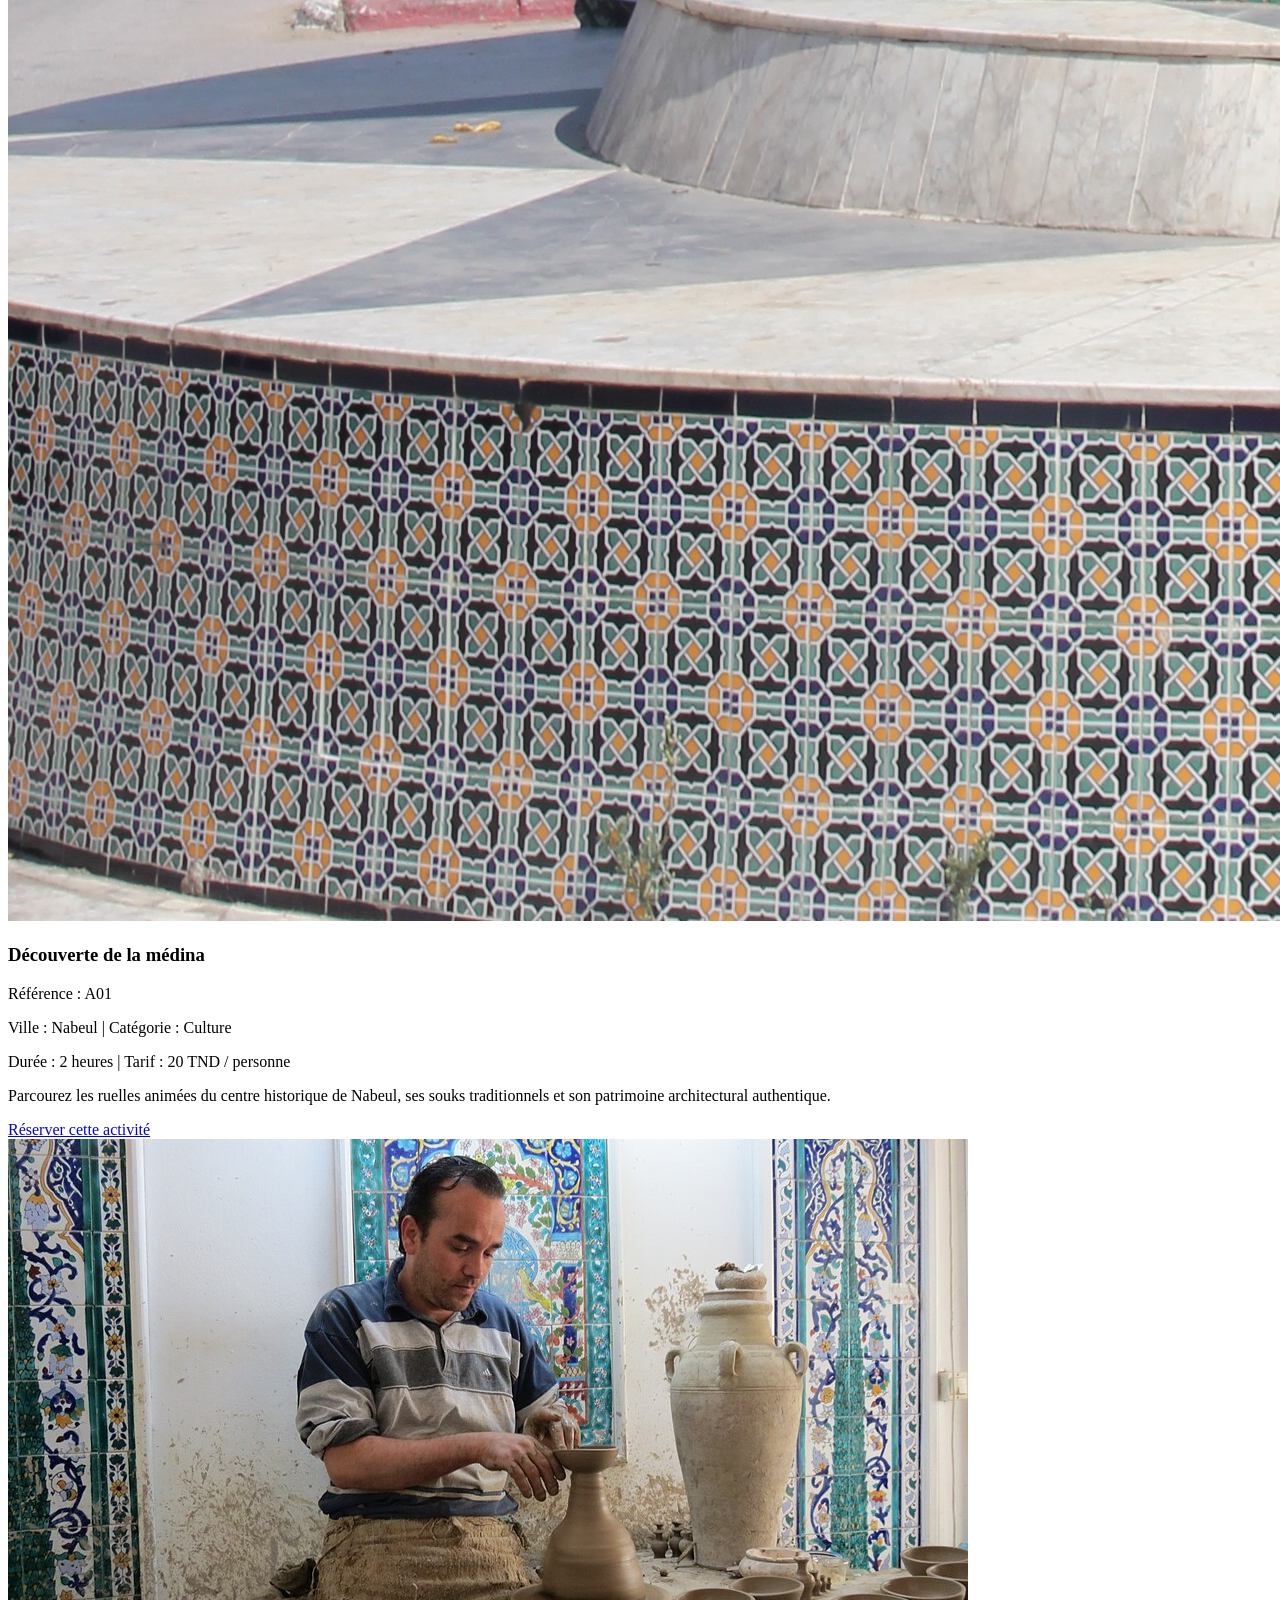
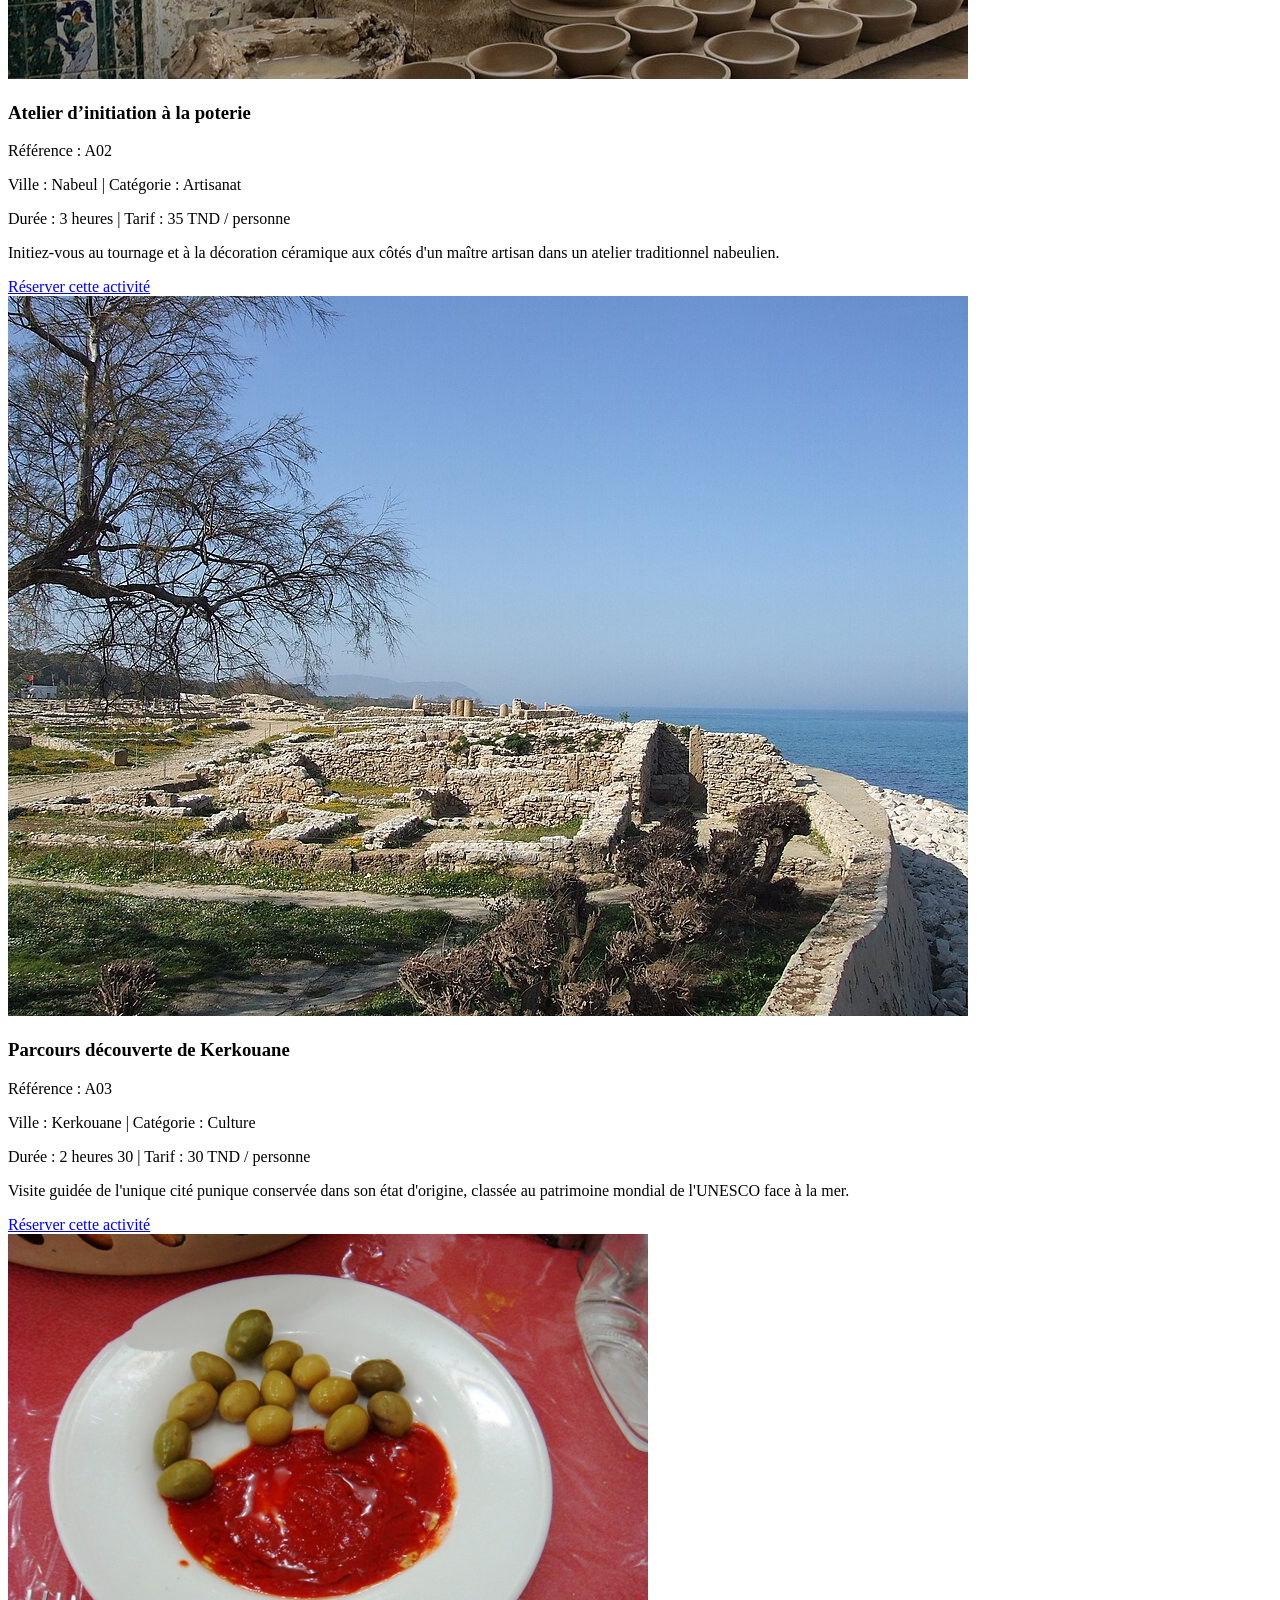
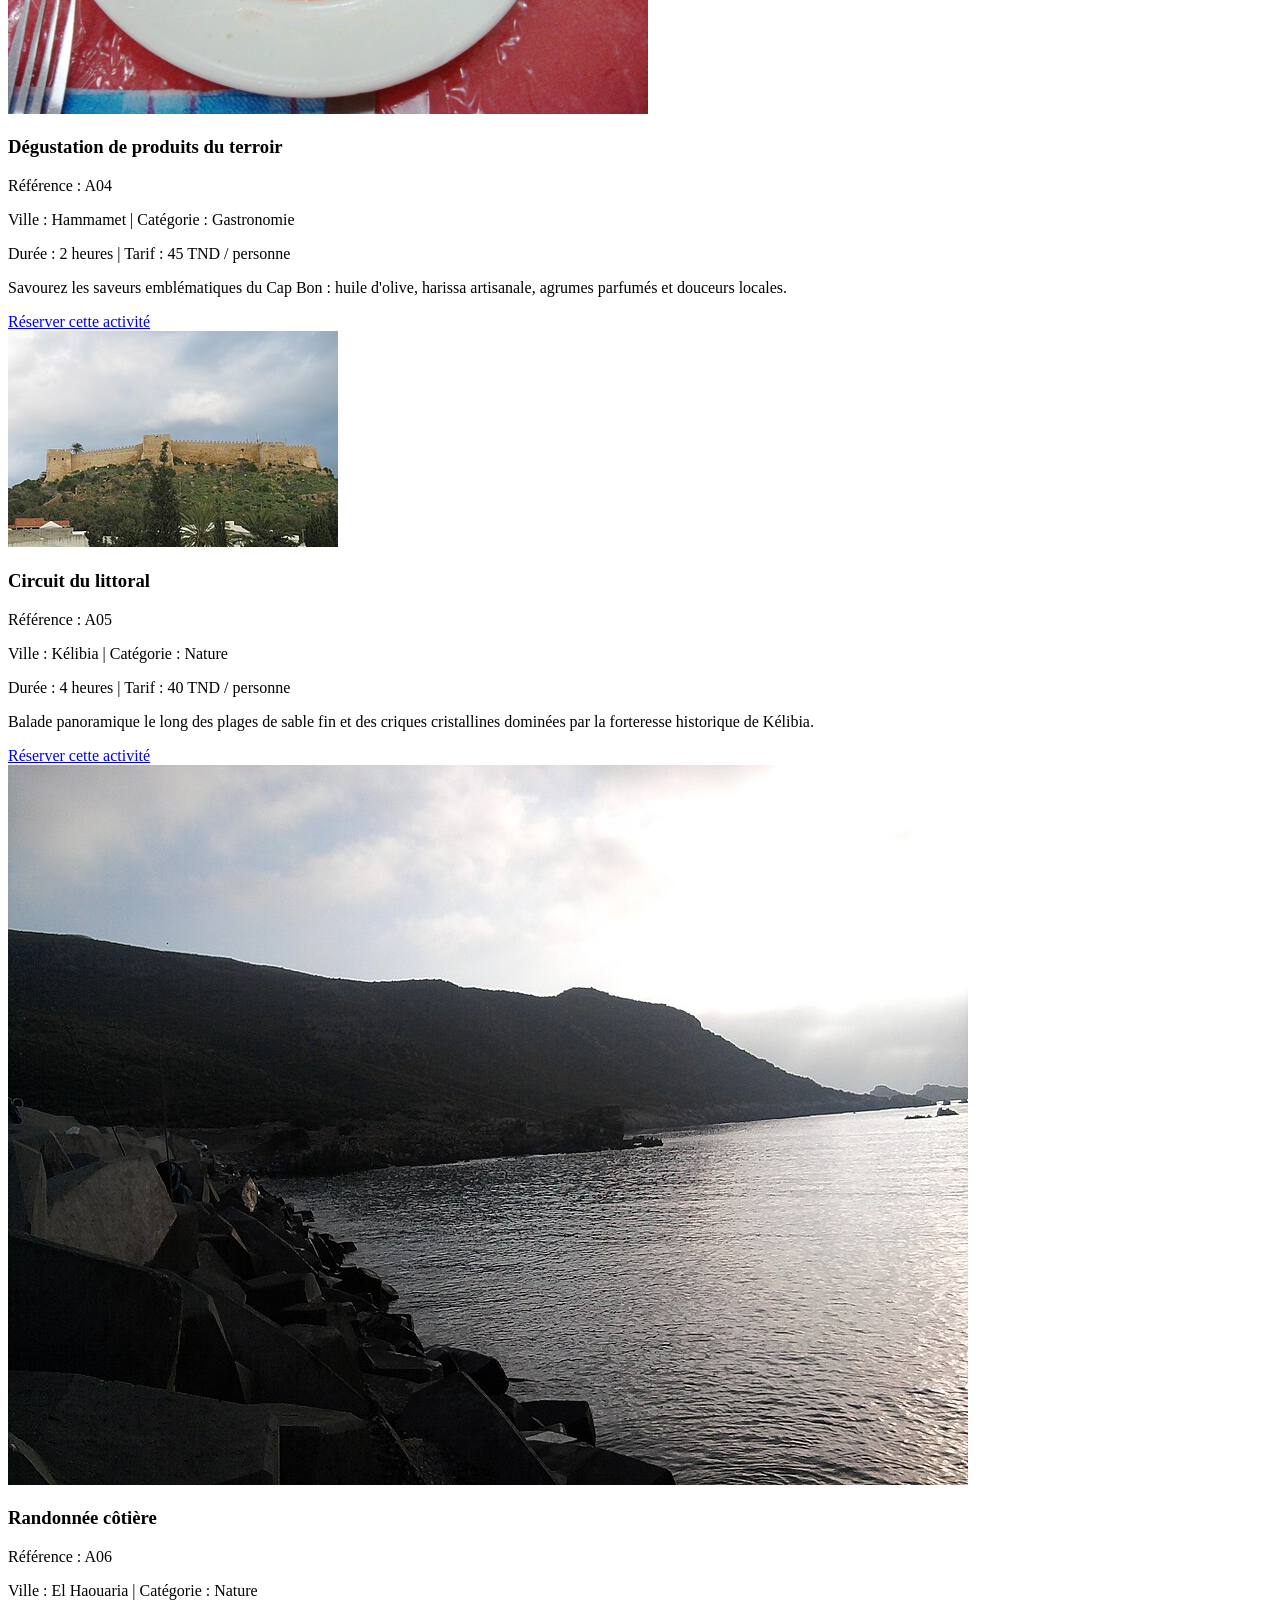
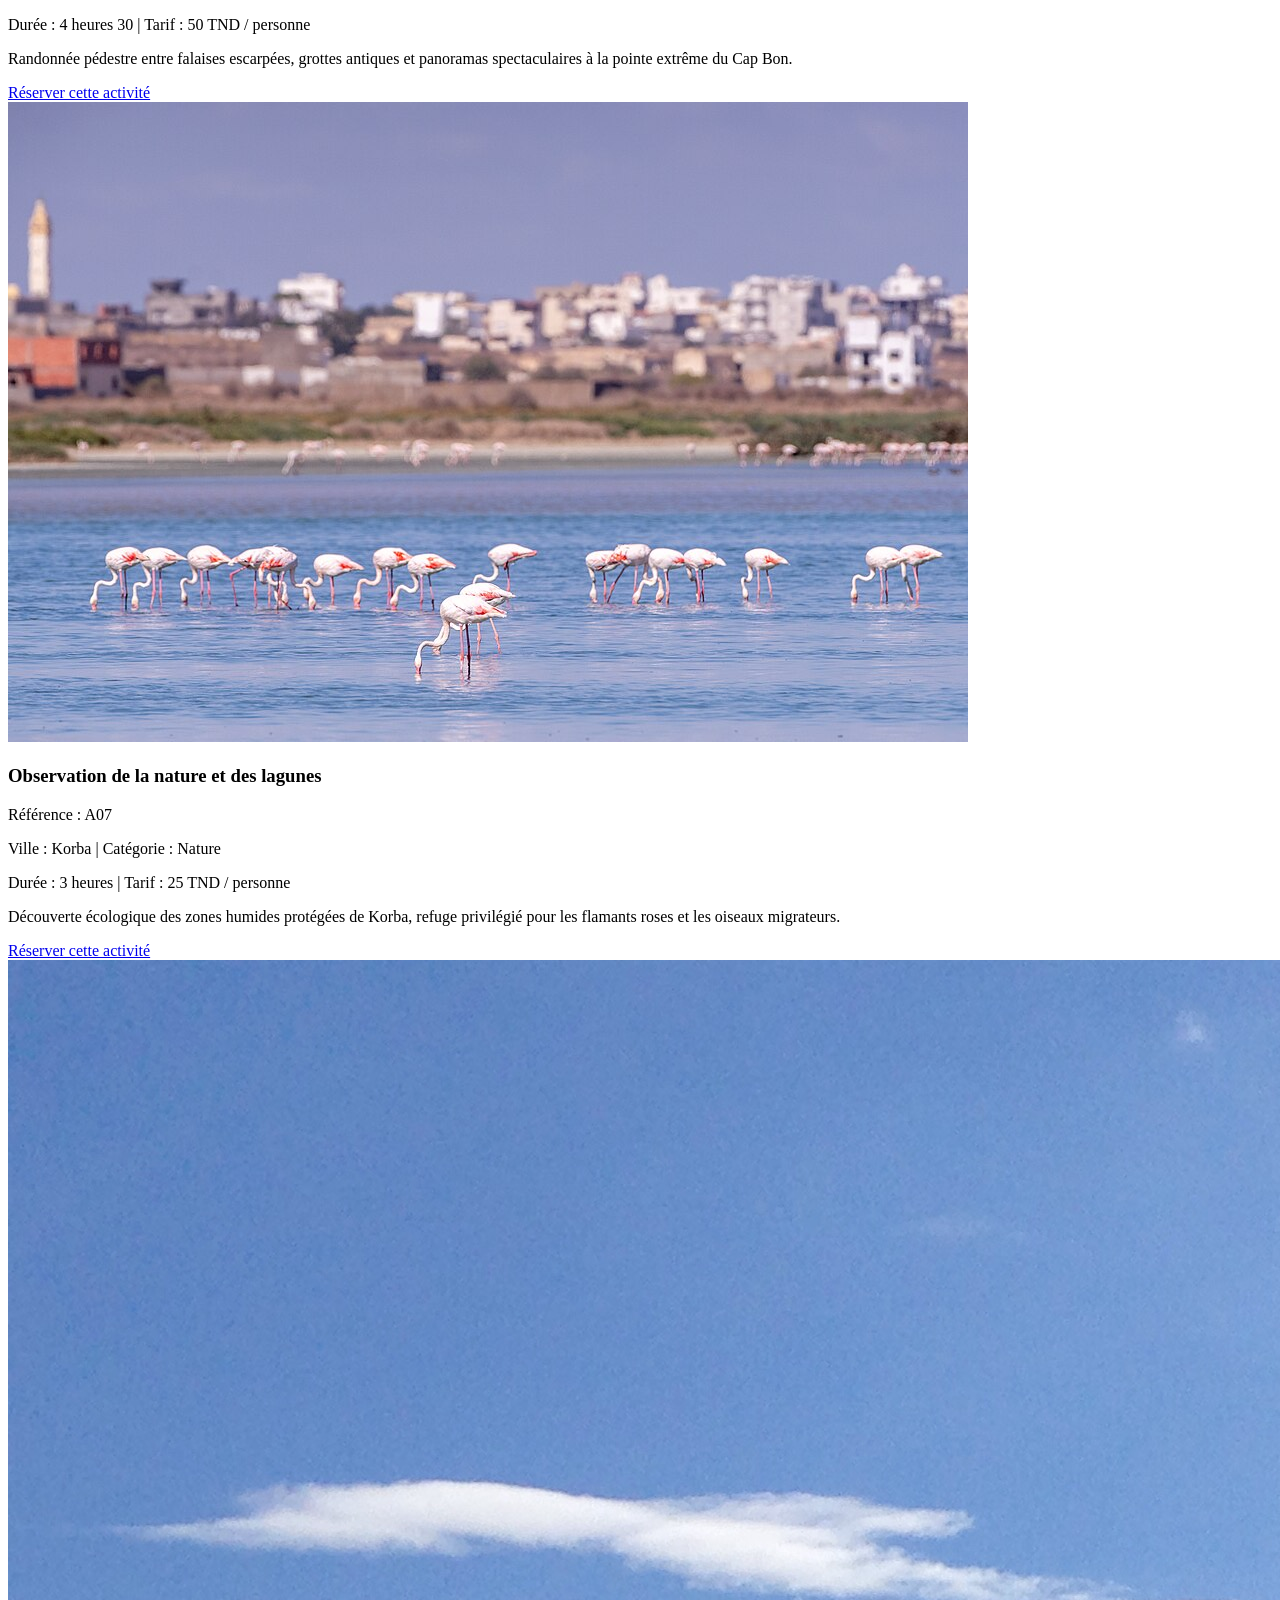
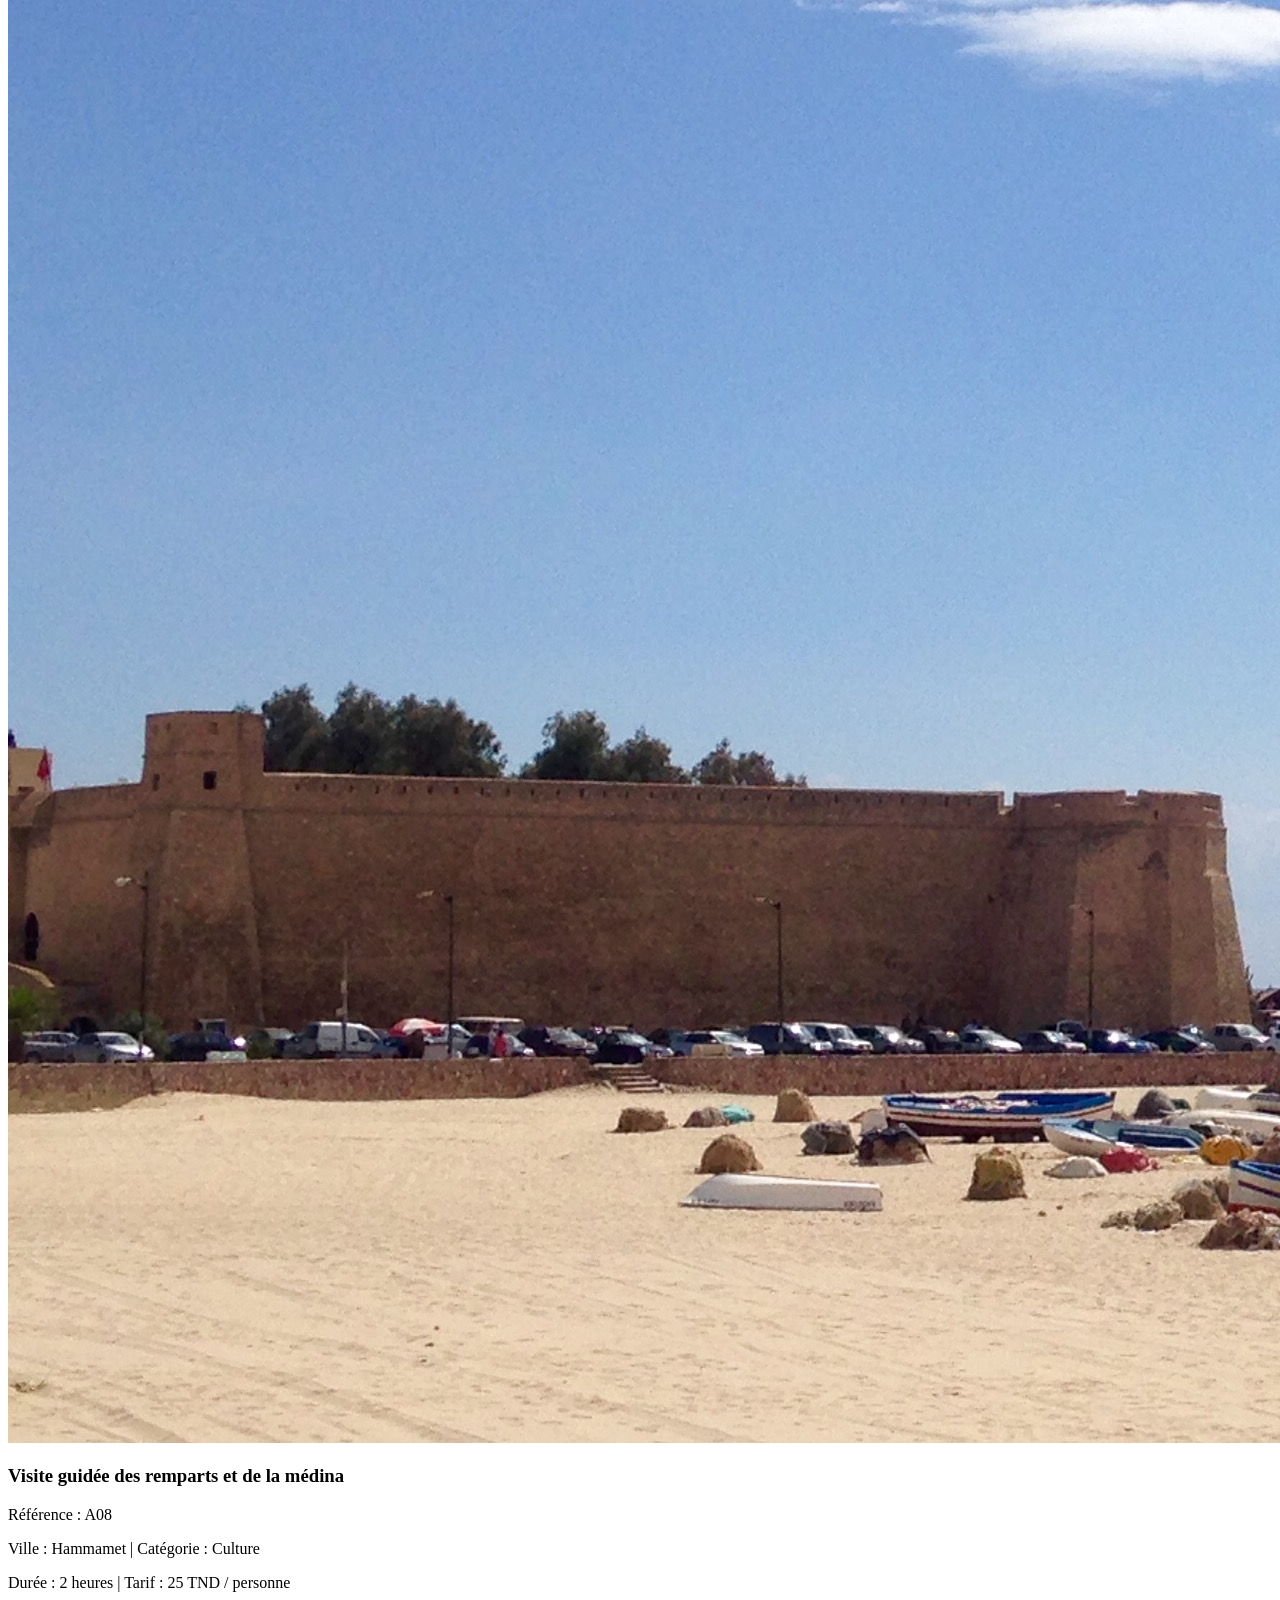
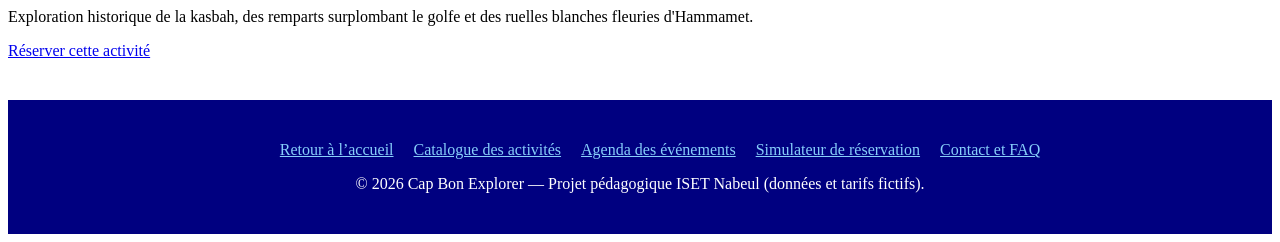
==== commit 204d90b4: "bootstrap 5 sans css3" ====
--- a/activites.html
+++ b/activites.html
@@ -3,25 +3,31 @@
 <head>
     <meta charset="UTF-8">
     <meta name="viewport" content="width=device-width, initial-scale=1.0">
+    <link rel="stylesheet" href="bootstrap/bootstrap.min.css">
     <link rel="stylesheet" href="css/style.css">
     <title>Cap Bon Explorer — Catalogue des activités</title>
 </head>
 <body>
     <header>
-        <div>
-            <a href="index.html">
-                <img src="images/logo.jpg" alt="Logo Cap Bon Explorer">
-                <span>Cap Bon Explorer</span>
-            </a>
-        </div>
-        <nav>
-            <ul>
-                <li><a href="index.html">Accueil</a></li>
-                <li><a href="activites.html">Activités</a></li>
-                <li><a href="agenda.html">Agenda</a></li>
-                <li><a href="reservation.html">Réservation</a></li>
-                <li><a href="contact.html">Contact / FAQ</a></li>
-            </ul>
+        <nav class="navbar navbar-expand-lg bg-body-tertiary border-bottom">
+            <div class="container">
+                <div class="navbar-brand d-flex align-items-center gap-2">
+                    <img src="images/logo.jpg" alt="Logo Cap Bon Explorer" class="wiw">
+                </div>
+                <a class="navbar-brand fw-bold" href="index.html">Cap Bon Explorer</a>
+                <button class="navbar-toggler" type="button" data-bs-toggle="collapse" data-bs-target="#CapBonExplorer" aria-controls="CapBonExplorer" aria-expanded="false" aria-label="Afficher la navigation">
+                    <span class="navbar-toggler-icon"></span>
+                </button>
+                <div class="collapse navbar-collapse" id="CapBonExplorer">
+                    <ul class="navbar-nav ms-auto">
+                        <li class="nav-item"><a class="nav-link active" href="index.html">Accueil</a></li>
+                        <li class="nav-item"><a class="nav-link" href="activites.html">Activités</a></li>
+                        <li class="nav-item"><a class="nav-link" href="agenda.html">Agenda</a></li>
+                        <li class="nav-item"><a class="nav-link" href="reservation.html">Réservation</a></li>
+                        <li class="nav-item"><a class="nav-link" href="contact.html">Contact / FAQ</a></li>
+                    </ul>
+                </div>
+            </div>
         </nav>
     </header>
     <main>
@@ -76,76 +82,124 @@
         <section>
             <h2>Nos expériences proposées</h2>
             <article id="A01">
-                <img src="images/medina nabeul.jpg" alt="Ruelles traditionnelles de la médina de Nabeul">
-                <h3>Découverte de la médina</h3>
-                <p>Référence : A01</p>
-                <p>Ville : Nabeul | Catégorie : Culture</p>
-                <p>Durée : 2 heures | Tarif : 20 TND / personne</p>
-                <p>Parcourez les ruelles animées du centre historique de Nabeul, ses souks traditionnels et son patrimoine architectural authentique.</p>
-                <p><a href="reservation.html">Réserver cette activité</a></p>
+                <div class="col-12 col-md-4">
+                    <div class="card h-100">
+                        <img src="images/medina nabeul.jpg" class="card-img-top" alt="la médina de Nabeul">
+                        <div class="card-body d-flex flex-column">
+                            <h3 class="card-title h5">Découverte de la médina</h3>
+                            <p class="card-text">Référence : A01</p>
+                            <p class="card-text">Ville : Nabeul | Catégorie : Culture</p>
+                            <p class="card-text">Durée : 2 heures | Tarif : 20 TND / personne</p>
+                            <p class="card-text">Parcourez les ruelles animées du centre historique de Nabeul, ses souks traditionnels et son patrimoine architectural authentique.</p>
+                            <a href="reservation.html" class="btn btn-primary mt-auto">Réserver cette activité</a>
+                        </div>
+                    </div>
+                </div>
             </article>
             <article id="A02">
-                <img src="images/poterie nabeul.jpg" alt="Artisan potier façonnant l'argile à Nabeul">
-                <h3>Atelier d’initiation à la poterie</h3>
-                <p>Référence : A02</p>
-                <p>Ville : Nabeul | Catégorie : Artisanat</p>
-                <p>Durée : 3 heures | Tarif : 35 TND / personne</p>
-                <p>Initiez-vous au tournage et à la décoration céramique aux côtés d'un maître artisan dans un atelier traditionnel nabeulien.</p>
-                <p><a href="reservation.html">Réserver cette activité</a></p>
+                <div class="col-12 col-md-4">
+                    <div class="card h-100">
+                        <img src="images/poterie nabeul.jpg" class="card-img-top" alt="Artisan potier façonnant l'argile à Nabeul">
+                        <div class="card-body d-flex flex-column">
+                            <h3 class="card-title h5">Atelier d’initiation à la poterie</h3>
+                            <p class="card-text">Référence : A02</p>
+                            <p class="card-text">Ville : Nabeul | Catégorie : Artisanat</p>
+                            <p class="card-text">Durée : 3 heures | Tarif : 35 TND / personne</p>
+                            <p class="card-text">Initiez-vous au tournage et à la décoration céramique aux côtés d'un maître artisan dans un atelier traditionnel nabeulien.</p>
+                            <a href="reservation.html" class="btn btn-primary mt-auto">Réserver cette activité</a>
+                        </div>
+                    </div>
+                </div>
             </article>
             <article id="A03">
-                <img src="images/kerkouane.jpg" alt="Vestiges de la cité punique de Kerkouane">
-                <h3>Parcours découverte de Kerkouane</h3>
-                <p>Référence : A03</p>
-                <p>Ville : Kerkouane | Catégorie : Culture</p>
-                <p>Durée : 2 heures 30 | Tarif : 30 TND / personne</p>
-                <p>Visite guidée de l'unique cité punique conservée dans son état d'origine, classée au patrimoine mondial de l'UNESCO face à la mer.</p>
-                <p><a href="reservation.html">Réserver cette activité</a></p>
+                <div class="col-12 col-md-4">
+                    <div class="card h-100">
+                        <img src="images/kerkouane.jpg" class="card-img-top" alt="Vestiges de la cité punique de Kerkouane">
+                        <div class="card-body d-flex flex-column">
+                            <h3 class="card-title h5">Parcours découverte de Kerkouane</h3>
+                            <p class="card-text">Référence : A03</p>
+                            <p class="card-text">Ville : Kerkouane | Catégorie : Culture</p>
+                            <p class="card-text">Durée : 2 heures 30 | Tarif : 30 TND / personne</p>
+                            <p class="card-text">Visite guidée de l'unique cité punique conservée dans son état d'origine, classée au patrimoine mondial de l'UNESCO face à la mer.</p>
+                            <a href="reservation.html" class="btn btn-primary mt-auto">Réserver cette activité</a>
+                        </div>
+                    </div>
+                </div>
             </article>
             <article id="A04">
-                <img src="images/degustation hammamet.jpg" alt="Produits du terroir et spécialités locales à Hammamet">
-                <h3>Dégustation de produits du terroir</h3>
-                <p>Référence : A04</p>
-                <p>Ville : Hammamet | Catégorie : Gastronomie</p>
-                <p>Durée : 2 heures | Tarif : 45 TND / personne</p>
-                <p>Savourez les saveurs emblématiques du Cap Bon : huile d'olive, harissa artisanale, agrumes parfumés et douceurs locales.</p>
-                <p><a href="reservation.html">Réserver cette activité</a></p>
+                <div class="col-12 col-md-4">
+                    <div class="card h-100">
+                        <img src="images/degustation hammamet.jpg" class="card-img-top" alt="Produits du terroir et spécialités locales à Hammamet">
+                        <div class="card-body d-flex flex-column">
+                            <h3 class="card-title h5">Dégustation de produits du terroir</h3>
+                            <p class="card-text">Référence : A04</p>
+                            <p class="card-text">Ville : Hammamet | Catégorie : Gastronomie</p>
+                            <p class="card-text">Durée : 2 heures | Tarif : 45 TND / personne</p>
+                            <p class="card-text">Savourez les saveurs emblématiques du Cap Bon : huile d'olive, harissa artisanale, agrumes parfumés et douceurs locales.</p>
+                            <a href="reservation.html" class="btn btn-primary mt-auto">Réserver cette activité</a>
+                        </div>
+                    </div>
+                </div>
             </article>
             <article id="A05">
-                <img src="images/littoral kelibia.JPG" alt="Fort historique et côte turquoise de Kélibia">
-                <h3>Circuit du littoral</h3>
-                <p>Référence : A05</p>
-                <p>Ville : Kélibia | Catégorie : Nature</p>
-                <p>Durée : 4 heures | Tarif : 40 TND / personne</p>
-                <p>Balade panoramique le long des plages de sable fin et des criques cristallines dominées par la forteresse historique de Kélibia.</p>
-                <p><a href="reservation.html">Réserver cette activité</a></p>
+                <div class="col-12 col-md-4">
+                    <div class="card h-100">
+                        <img src="images/littoral kelibia.JPG" class="card-img-top" alt="Fort historique et côte turquoise de Kélibia">
+                        <div class="card-body d-flex flex-column">
+                            <h3 class="card-title h5">Circuit du littoral</h3>
+                            <p class="card-text">Référence : A05</p>
+                            <p class="card-text">Ville : Kélibia | Catégorie : Nature</p>
+                            <p class="card-text">Durée : 4 heures | Tarif : 40 TND / personne</p>
+                            <p class="card-text">Balade panoramique le long des plages de sable fin et des criques cristallines dominées par la forteresse historique de Kélibia.</p>
+                            <a href="reservation.html" class="btn btn-primary mt-auto">Réserver cette activité</a>
+                        </div>
+                    </div>
+                </div>
             </article>
             <article id="A06">
-                <img src="images/randonnee haouaria.jpg" alt="Falaises et grottes marines d'El Haouaria">
-                <h3>Randonnée côtière</h3>
-                <p>Référence : A06</p>
-                <p>Ville : El Haouaria | Catégorie : Nature</p>
-                <p>Durée : 4 heures 30 | Tarif : 50 TND / personne</p>
-                <p>Randonnée pédestre entre falaises escarpées, grottes antiques et panoramas spectaculaires à la pointe extrême du Cap Bon.</p>
-                <p><a href="reservation.html">Réserver cette activité</a></p>
+                <div class="col-12 col-md-4">
+                    <div class="card h-100">
+                        <img src="images/randonnee haouaria.jpg" class="card-img-top" alt="Falaises et grottes marines d'El Haouaria">
+                        <div class="card-body d-flex flex-column">
+                            <h3 class="card-title h5">Randonnée côtière</h3>
+                            <p class="card-text">Référence : A06</p>
+                            <p class="card-text">Ville : El Haouaria | Catégorie : Nature</p>
+                            <p class="card-text">Durée : 4 heures 30 | Tarif : 50 TND / personne</p>
+                            <p class="card-text">Randonnée pédestre entre falaises escarpées, grottes antiques et panoramas spectaculaires à la pointe extrême du Cap Bon.</p>
+                            <a href="reservation.html" class="btn btn-primary mt-auto">Réserver cette activité</a>
+                        </div>
+                    </div>
+                </div>
             </article>
             <article id="A07">
-                <img src="images/lagunes korba.jpg" alt="Oiseaux migrateurs et lagunes naturelles de Korba">
-                <h3>Observation de la nature et des lagunes</h3>
-                <p>Référence : A07</p>
-                <p>Ville : Korba | Catégorie : Nature</p>
-                <p>Durée : 3 heures | Tarif : 25 TND / personne</p>
-                <p>Découverte écologique des zones humides protégées de Korba, refuge privilégié pour les flamants roses et les oiseaux migrateurs.</p>
-                <p><a href="reservation.html">Réserver cette activité</a></p>
+                <div class="col-12 col-md-4">
+                    <div class="card h-100">
+                        <img src="images/lagunes korba.jpg" class="card-img-top" alt="Oiseaux migrateurs et lagunes naturelles de Korba">
+                        <div class="card-body d-flex flex-column">
+                            <h3 class="card-title h5">Observation de la nature et des lagunes</h3>
+                            <p class="card-text">Référence : A07</p>
+                            <p class="card-text">Ville : Korba | Catégorie : Nature</p>
+                            <p class="card-text">Durée : 3 heures | Tarif : 25 TND / personne</p>
+                            <p class="card-text">Découverte écologique des zones humides protégées de Korba, refuge privilégié pour les flamants roses et les oiseaux migrateurs.</p>
+                            <a href="reservation.html" class="btn btn-primary mt-auto">Réserver cette activité</a>
+                        </div>
+                    </div>
+                </div>
             </article>
             <article id="A08">
-                <img src="images/remparts hammamet.jpg" alt="Remparts et médina historique d'Hammamet">
-                <h3>Visite guidée des remparts et de la médina</h3>
-                <p>Référence : A08</p>
-                <p>Ville : Hammamet | Catégorie : Culture</p>
-                <p>Durée : 2 heures | Tarif : 25 TND / personne</p>
-                <p>Exploration historique de la kasbah, des remparts surplombant le golfe et des ruelles blanches fleuries d'Hammamet.</p>
-                <p><a href="reservation.html">Réserver cette activité</a></p>
+                <div class="col-12 col-md-4">
+                    <div class="card h-100">
+                        <img src="images/remparts hammamet.jpg" class="card-img-top" alt="Remparts et médina historique d'Hammamet">
+                        <div class="card-body d-flex flex-column">
+                            <h3 class="card-title h5">Visite guidée des remparts et de la médina</h3>
+                            <p class="card-text">Référence : A08</p>
+                            <p class="card-text">Ville : Hammamet | Catégorie : Culture</p>
+                            <p class="card-text">Durée : 2 heures | Tarif : 25 TND / personne</p>
+                            <p class="card-text">Exploration historique de la kasbah, des remparts surplombant le golfe et des ruelles blanches fleuries d'Hammamet.</p>
+                            <a href="reservation.html" class="btn btn-primary mt-auto">Réserver cette activité</a>
+                        </div>
+                    </div>
+                </div>
             </article>
         </section>
     </main>
@@ -161,5 +215,7 @@
         </nav>
         <p>&copy; 2026 Cap Bon Explorer — Projet pédagogique ISET Nabeul (données et tarifs fictifs).</p>
     </footer>
+    <script src="bootstrap/bootstrap.bundle.min.js"></script>
+    <script src="js/activites.js"></script>
 </body>
 </html>
--- a/css/style.css
+++ b/css/style.css
@@ -1,198 +1,6 @@
-* {
-  box-sizing: border-box;
-  margin: 0;
-  padding: 0;
-}
-body {
-  font-family: Arial, Helvetica, sans-serif;
-  background-color: whitesmoke;
-  color: darkslategray;
-  line-height: 1.6;
-}
-img {
-  max-width: 100%;
-  height: auto;
-  display: block;
-}
-a {
-  color: navy;
-  text-decoration: none;
-}
-header {
-  background-color: white;
-  border-bottom: 3px solid coral;
-  padding: 15px 5%;
-  display: flex;
-  justify-content: space-between;
-  align-items: center;
-  flex-wrap: wrap;
-}
-header div a {
-  display: flex;
-  align-items: center;
-  gap: 10px;
-  font-size: 22px;
-  font-weight: bold;
-  color: navy;
-}
-header nav ul {
-  list-style: none;
-  display: flex;
-  gap: 10px;
-  flex-wrap: wrap;
-}
-header nav a {
-  padding: 8px 14px;
-  border-radius: 5px;
-  font-weight: bold;
-  color: darkslategray;
-}
-header nav a:hover {
-  background-color: aliceblue;
-  color: navy;
-}
-main {
-  width: 90%;
-  max-width: 1100px;
-  margin: 30px auto;
-}
-section {
-  margin-bottom: 40px;
-}
-h1 {
-  font-size: 30px;
-  color: navy;
-  margin-bottom: 15px;
-}
-h2 {
-  font-size: 22px;
-  color: navy;
-  margin-bottom: 15px;
-  padding-bottom: 5px;
-  border-bottom: 2px solid lightgray;
-}
-h3 {
-  font-size: 18px;
-  color: teal;
-  margin-bottom: 8px;
-}
-p {
-  margin-bottom: 12px;
-}
-button,
-article a,
-aside a {
-  display: inline-block;
-  background-color: coral;
-  color: white;
-  font-weight: bold;
-  padding: 10px 18px;
-  border: none;
-  border-radius: 5px;
-  cursor: pointer;
-  margin-top: 8px;
-}
-button:hover,
-article a:hover,
-aside a:hover,
-main section:first-child a:hover {
-  background-color: orangered;
-}
-article {
-  background-color: white;
-  border: 1px solid lightgray;
-  border-radius: 8px;
-  padding: 15px;
-}
-article img {
-  width: 100%;
-  height: 180px;
-  object-fit: cover;
-  border-radius: 5px;
-  margin-bottom: 10px;
-}
-main ul {
-  padding-left: 20px;
-}
-main li {
-  margin-bottom: 8px;
-}
-form {
-  background-color: white;
-  padding: 20px;
-  border: 1px solid lightgray;
-  border-radius: 8px;
-}
-fieldset {
-  border: 1px solid lightgray;
-  border-radius: 6px;
-  padding: 15px;
-  margin-bottom: 15px;
-}
-legend {
-  font-weight: bold;
-  color: navy;
-  padding: 0 5px;
-}
-form div {
-  margin-bottom: 12px;
-}
-label {
-  display: block;
-  font-weight: bold;
-  margin-bottom: 5px;
-}
-
-input,
-select,
-textarea {
-  width: 100%;
-  padding: 8px;
-  border: 1px solid silver;
-  border-radius: 4px;
-  font-size: 15px;
-}
-table {
-  width: 100%;
-  border-collapse: collapse;
-  background-color: white;
-}
-caption {
-  font-weight: bold;
-  margin-bottom: 10px;
-  text-align: left;
-}
-th,
-td {
-  padding: 10px;
-  text-align: left;
-  border: 1px solid lightgray;
-}
-thead {
-  background-color: navy;
-  color: white;
-}
-details {
-  background-color: white;
-  border: 1px solid lightgray;
-  border-radius: 6px;
-  padding: 12px;
-  margin-bottom: 10px;
-}
-summary {
-  font-weight: bold;
-  color: navy;
-  cursor: pointer;
-}
-aside {
-  background-color: azure;
-  border-left: 5px solid teal;
-  padding: 20px;
-  border-radius: 6px;
-  margin-top: 25px;
-}
-address {
-  font-style: normal;
+.wiw{
+  height: 50px;
+  width: auto;
 }
 footer {
   background-color: navy;
@@ -215,4 +23,4 @@
 footer a:hover {
   color: white;
   text-decoration: underline;
-}
+}
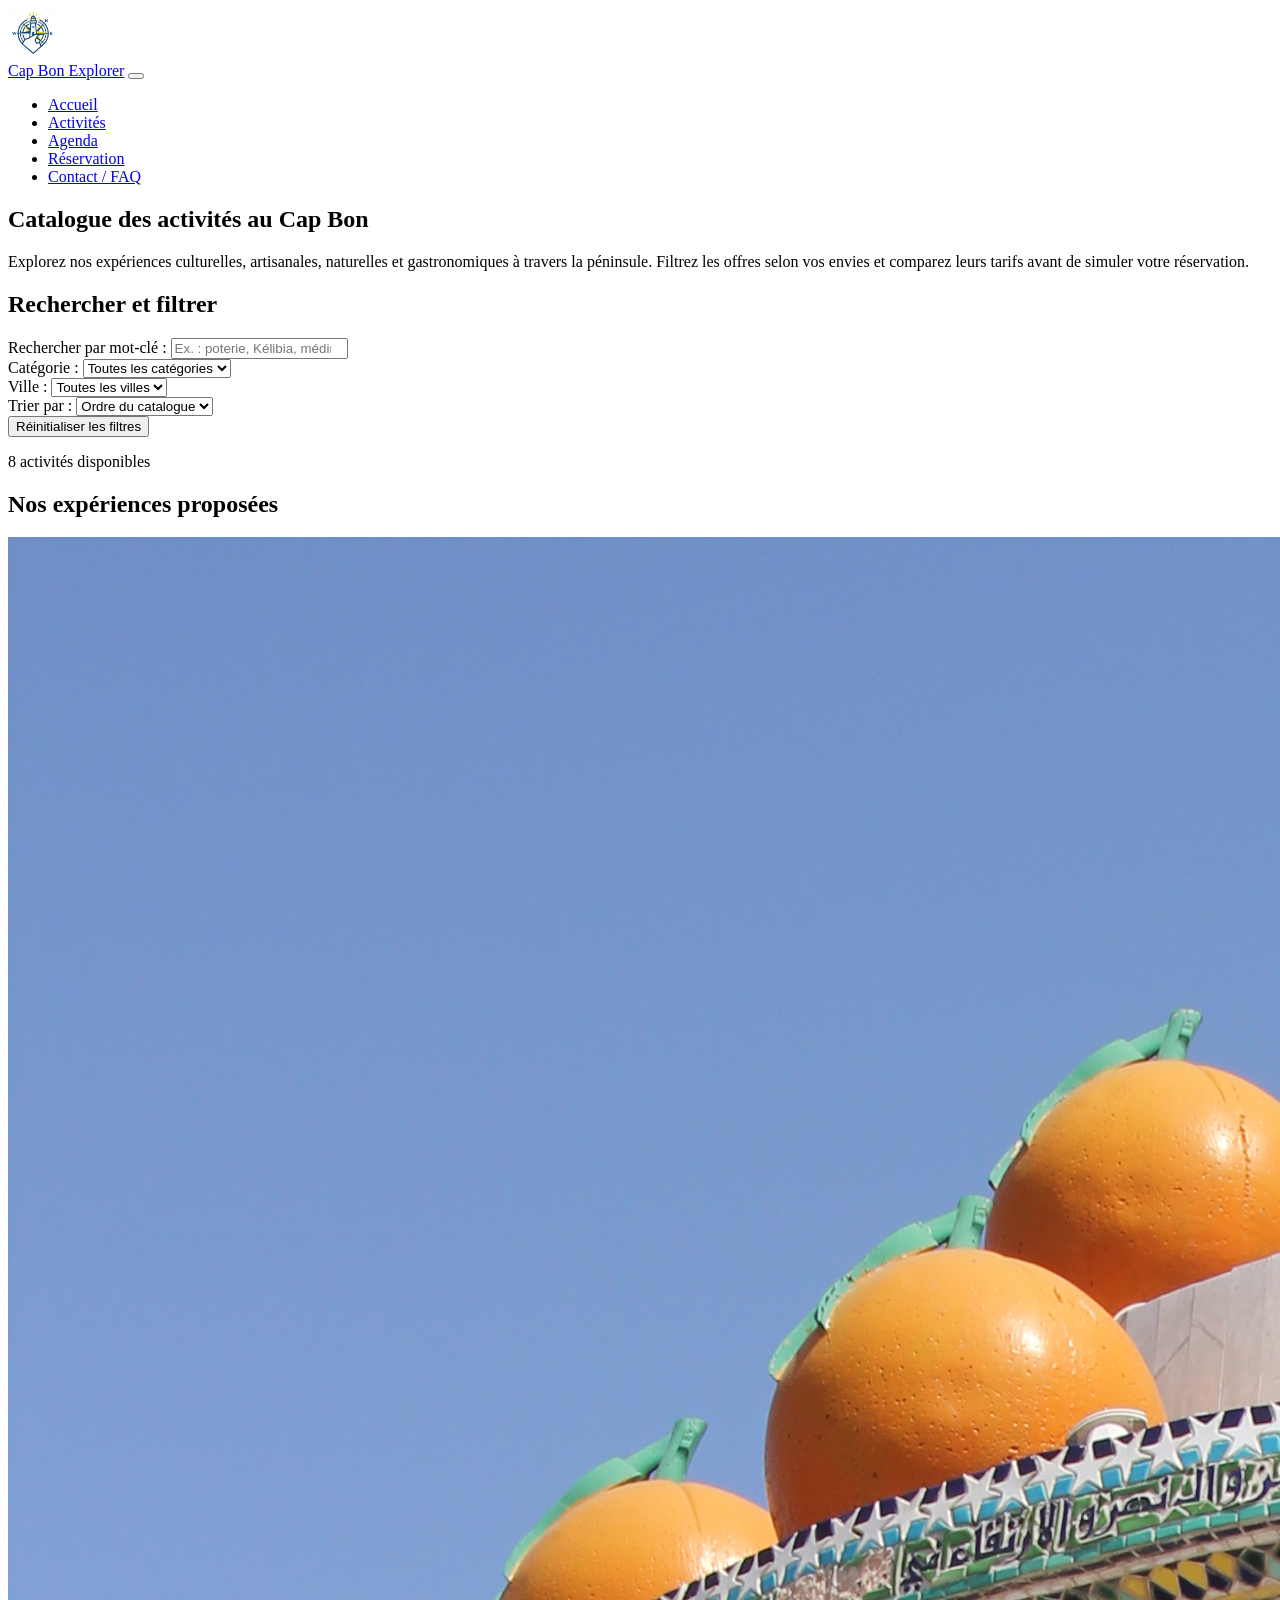
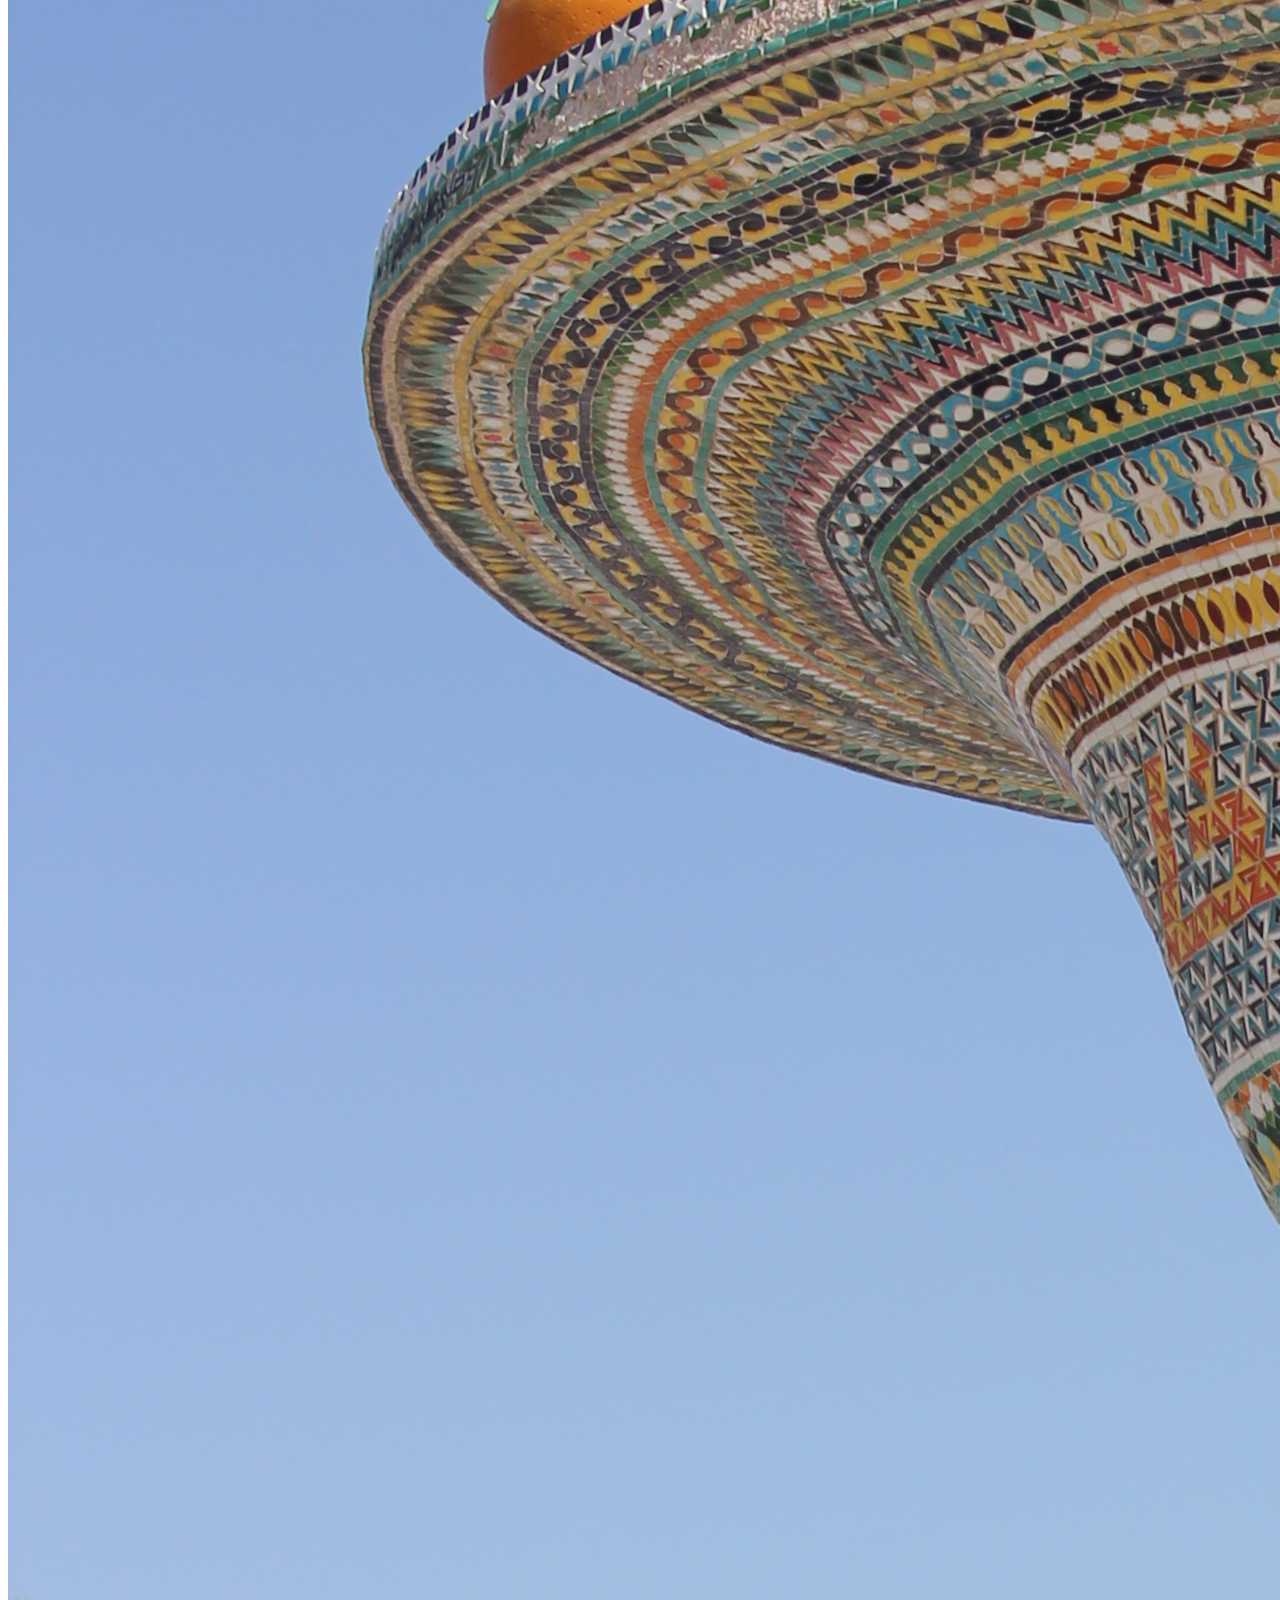
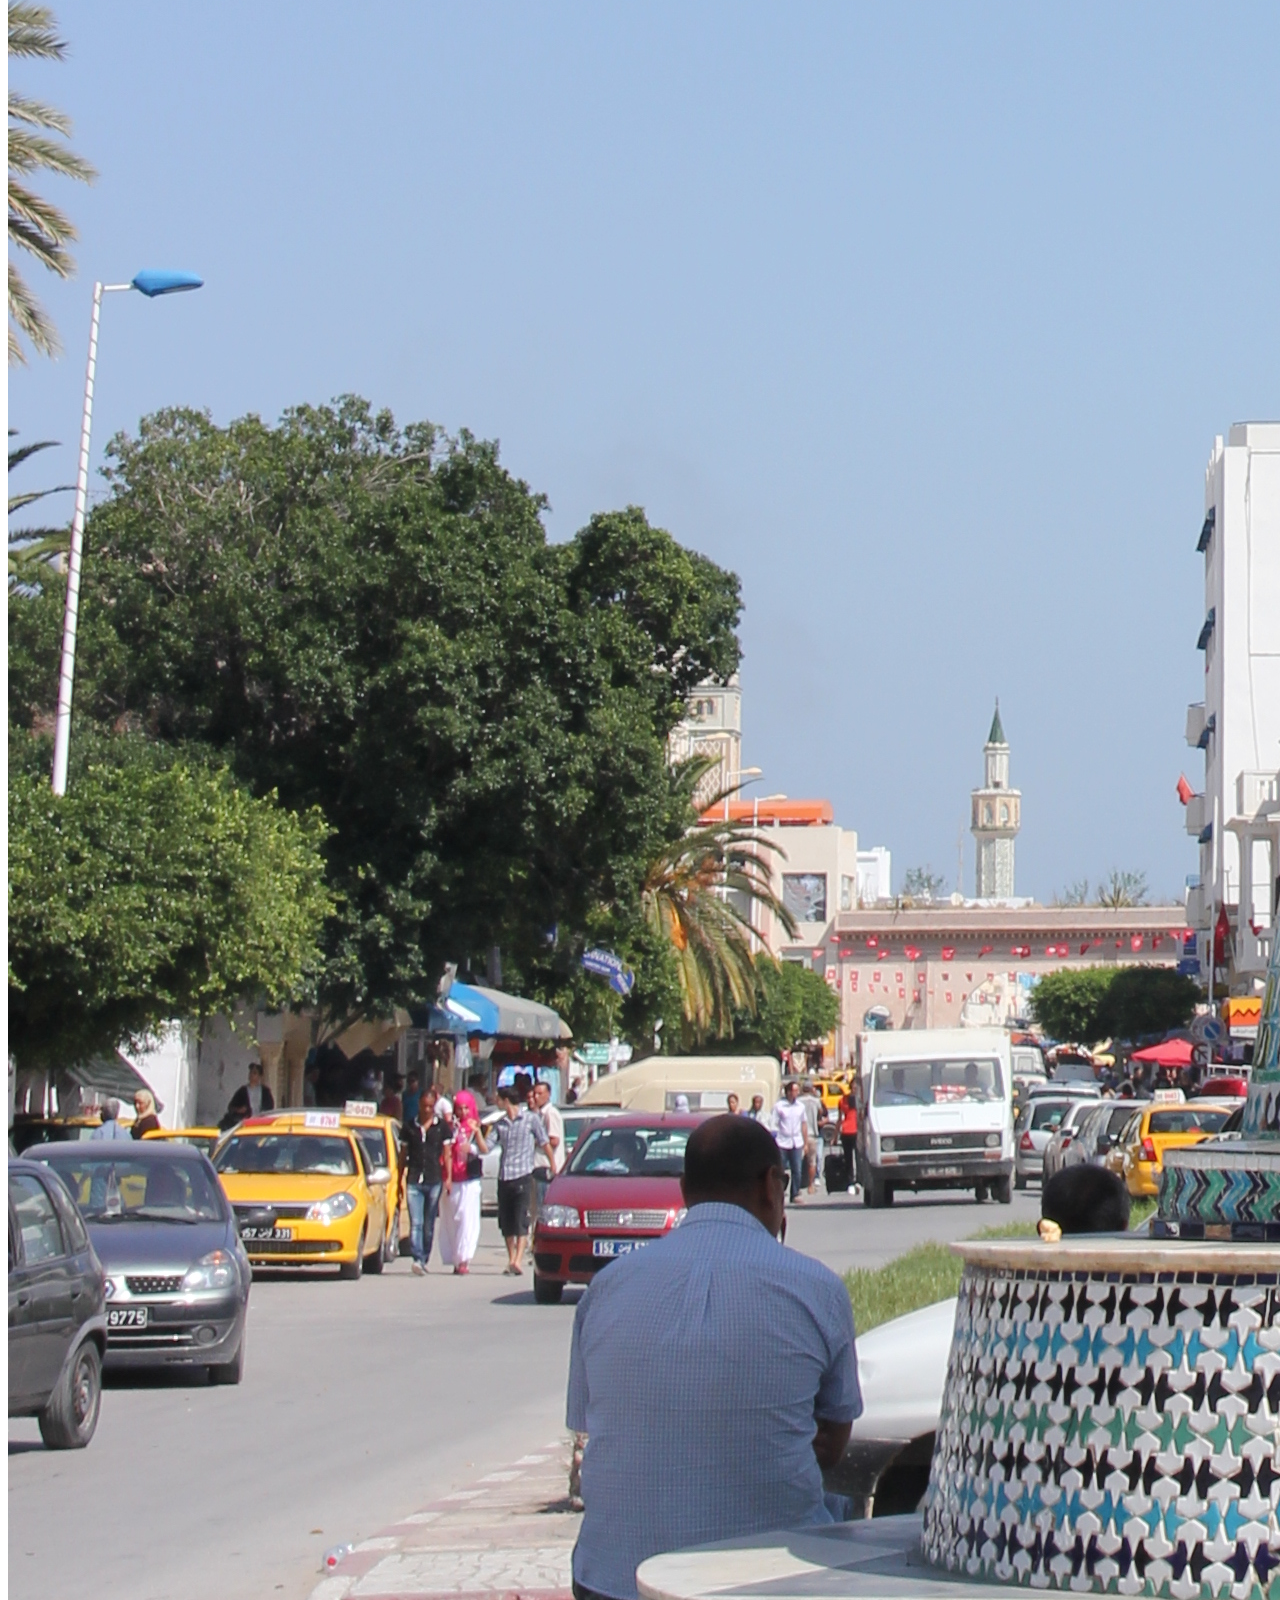
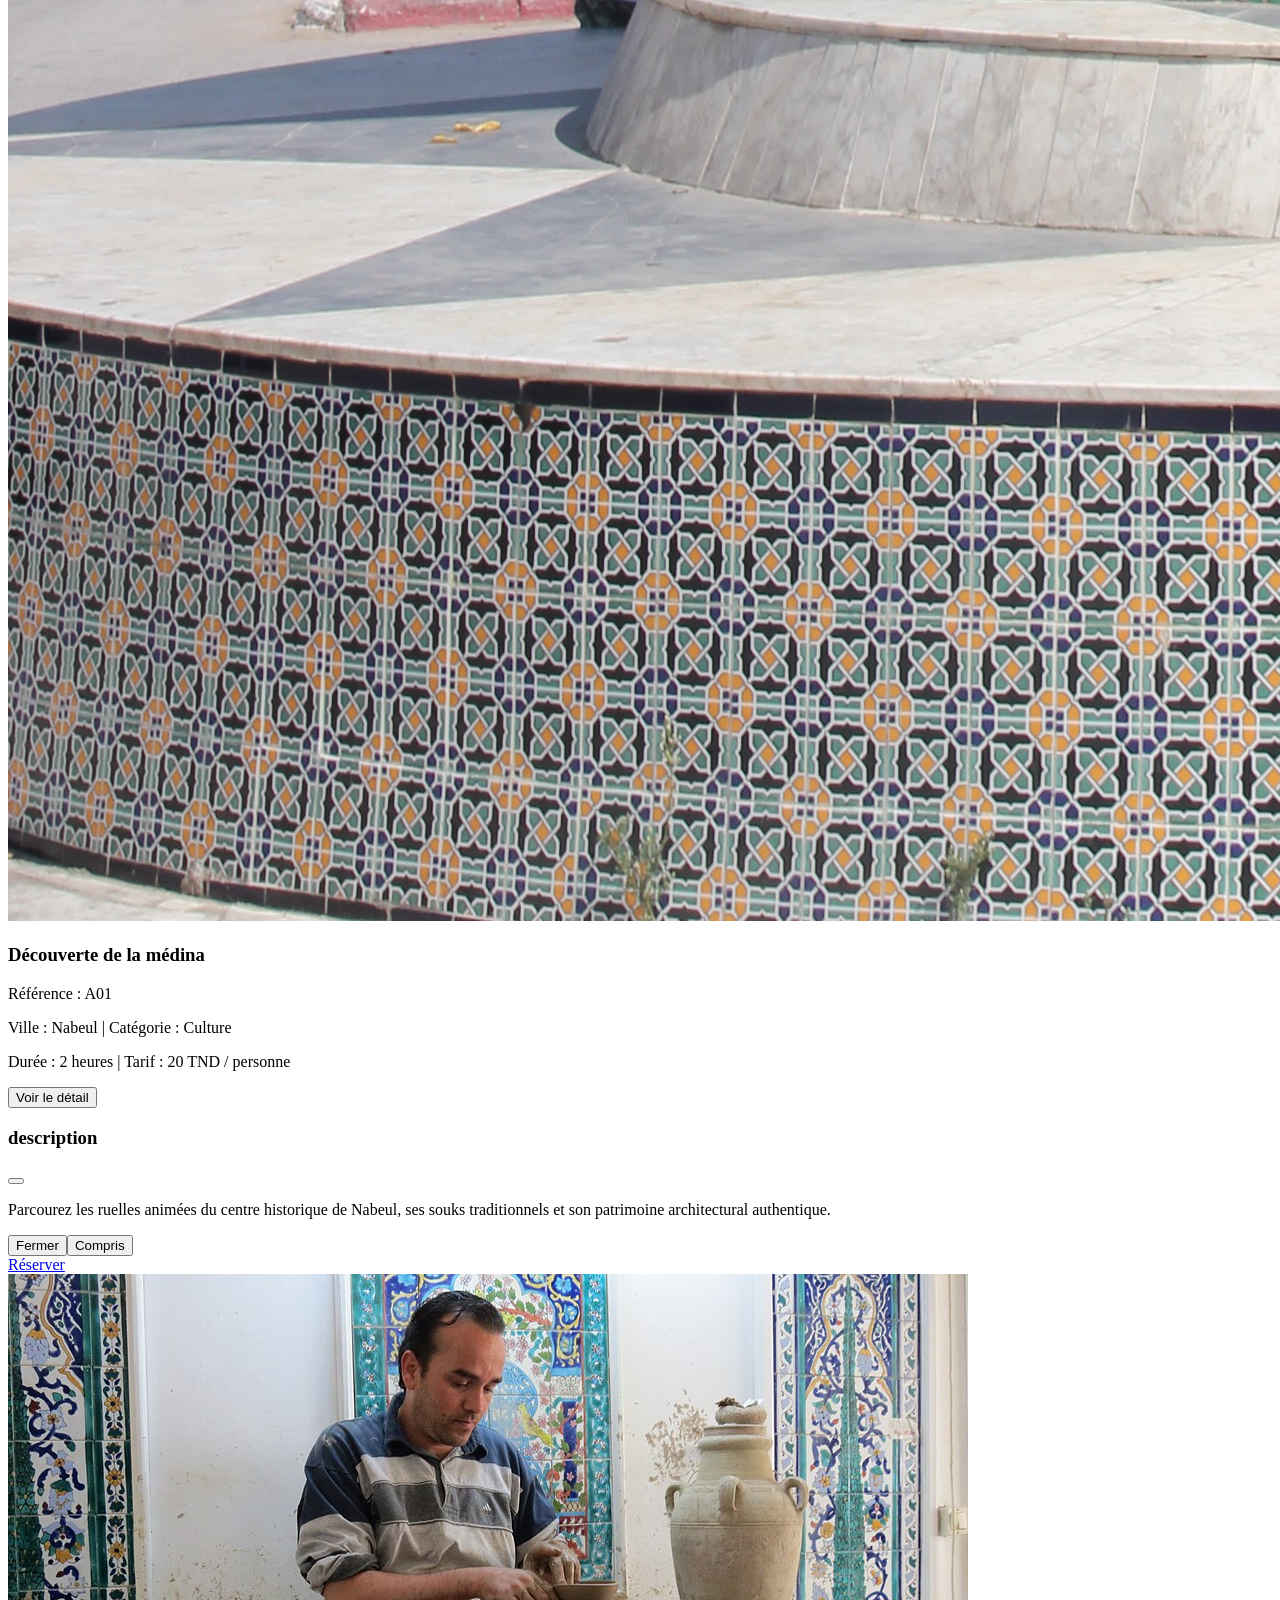
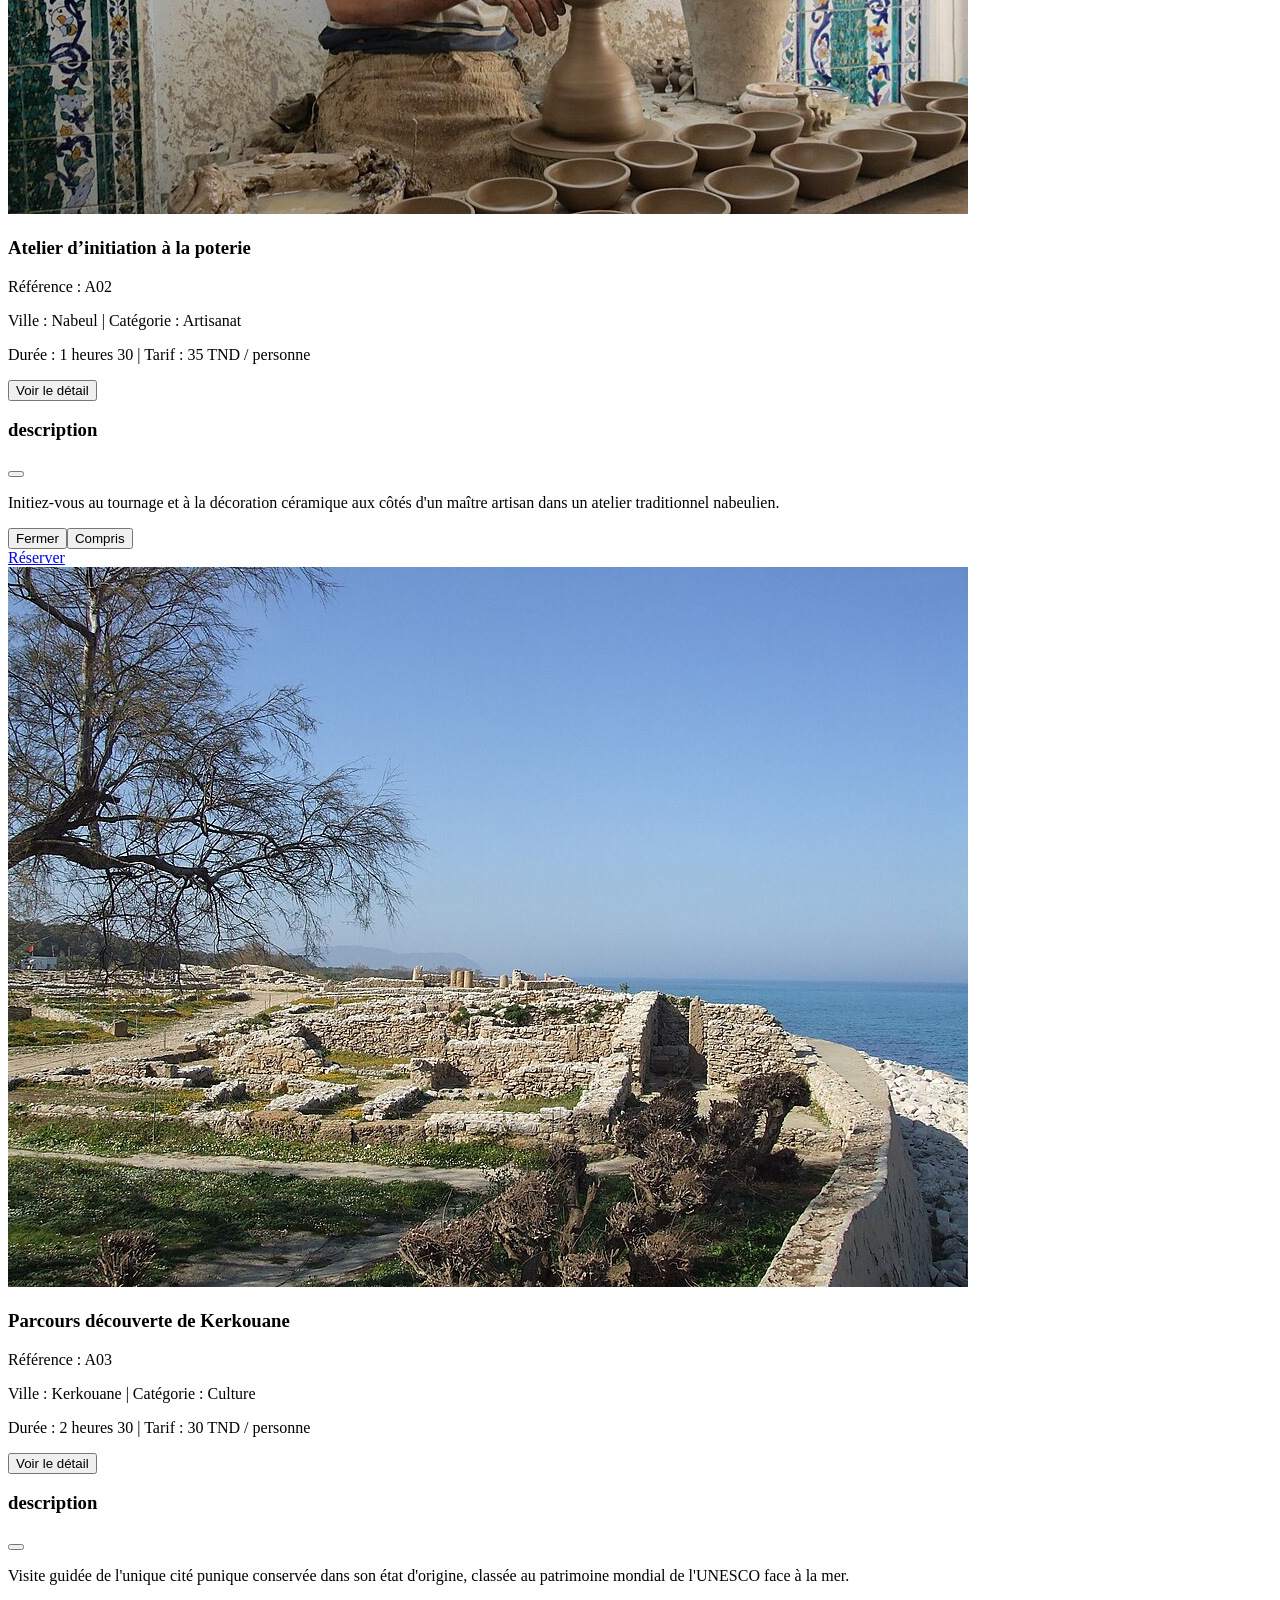
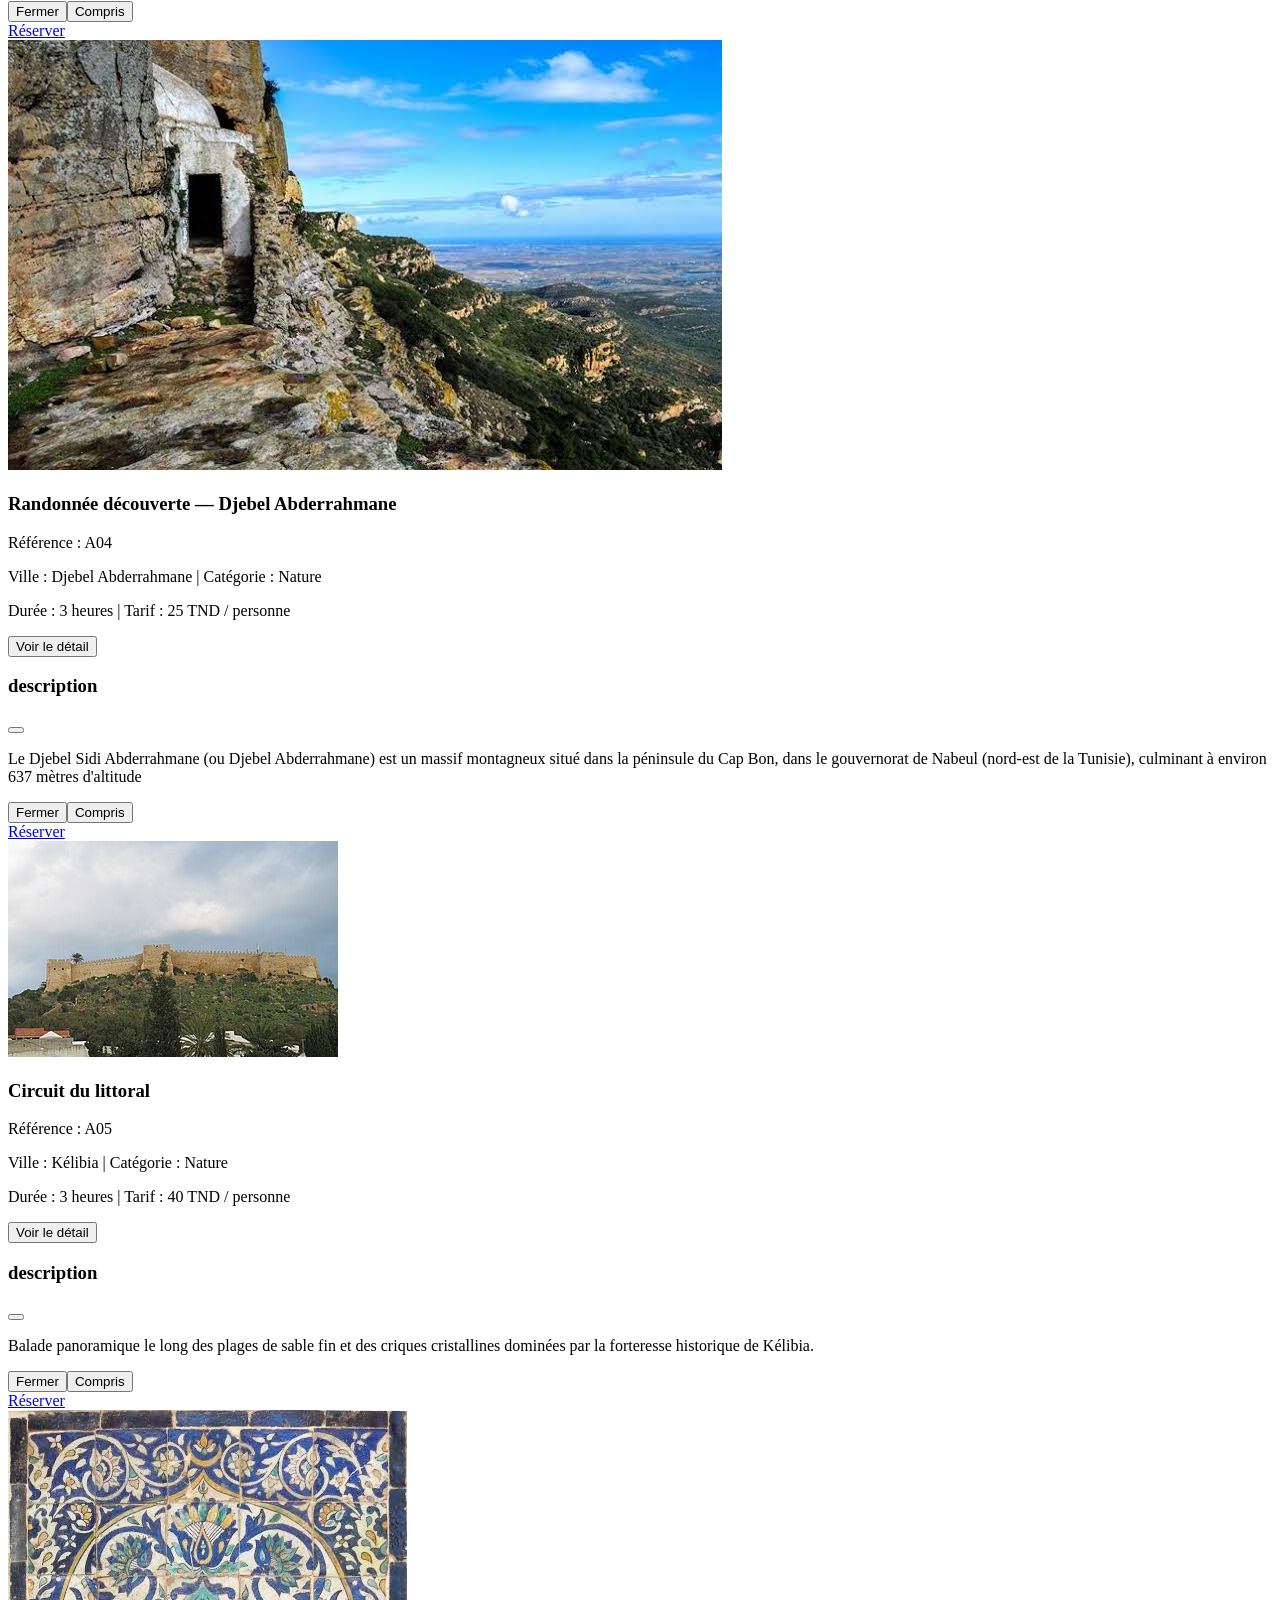
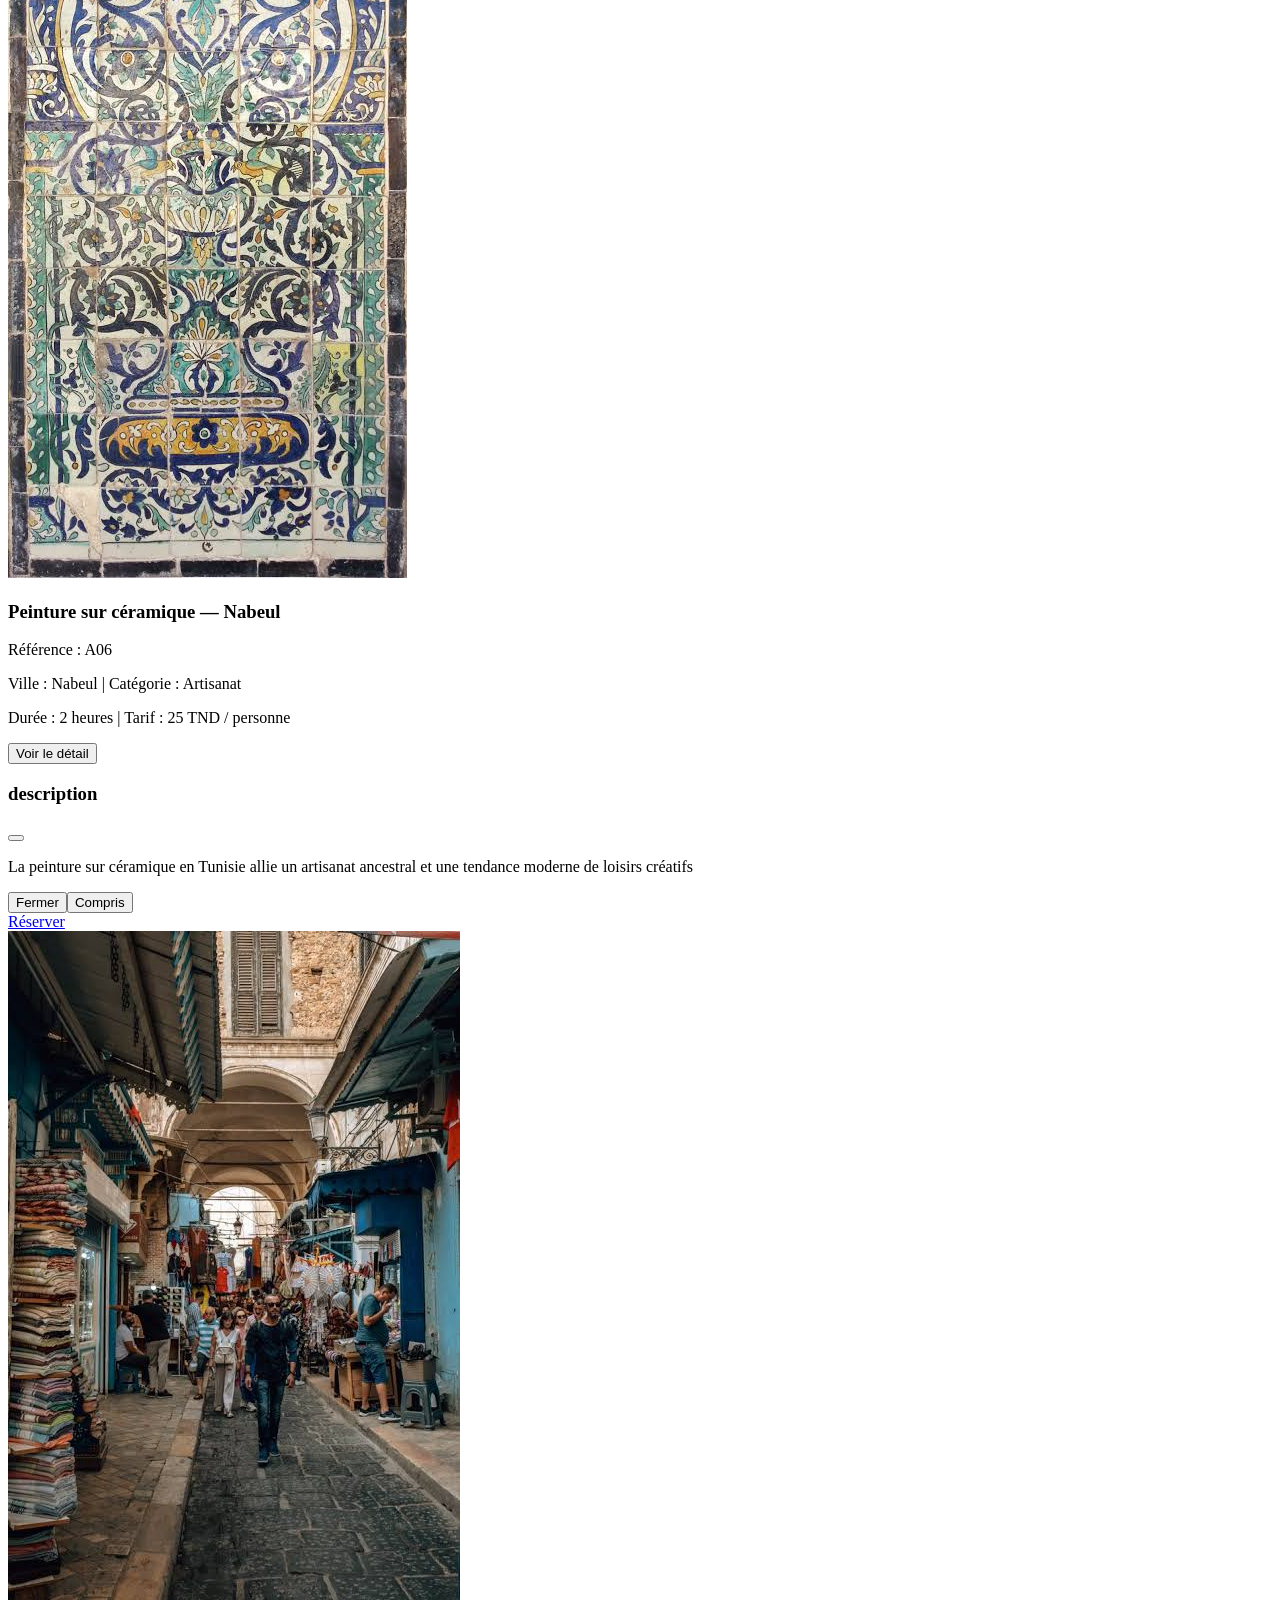
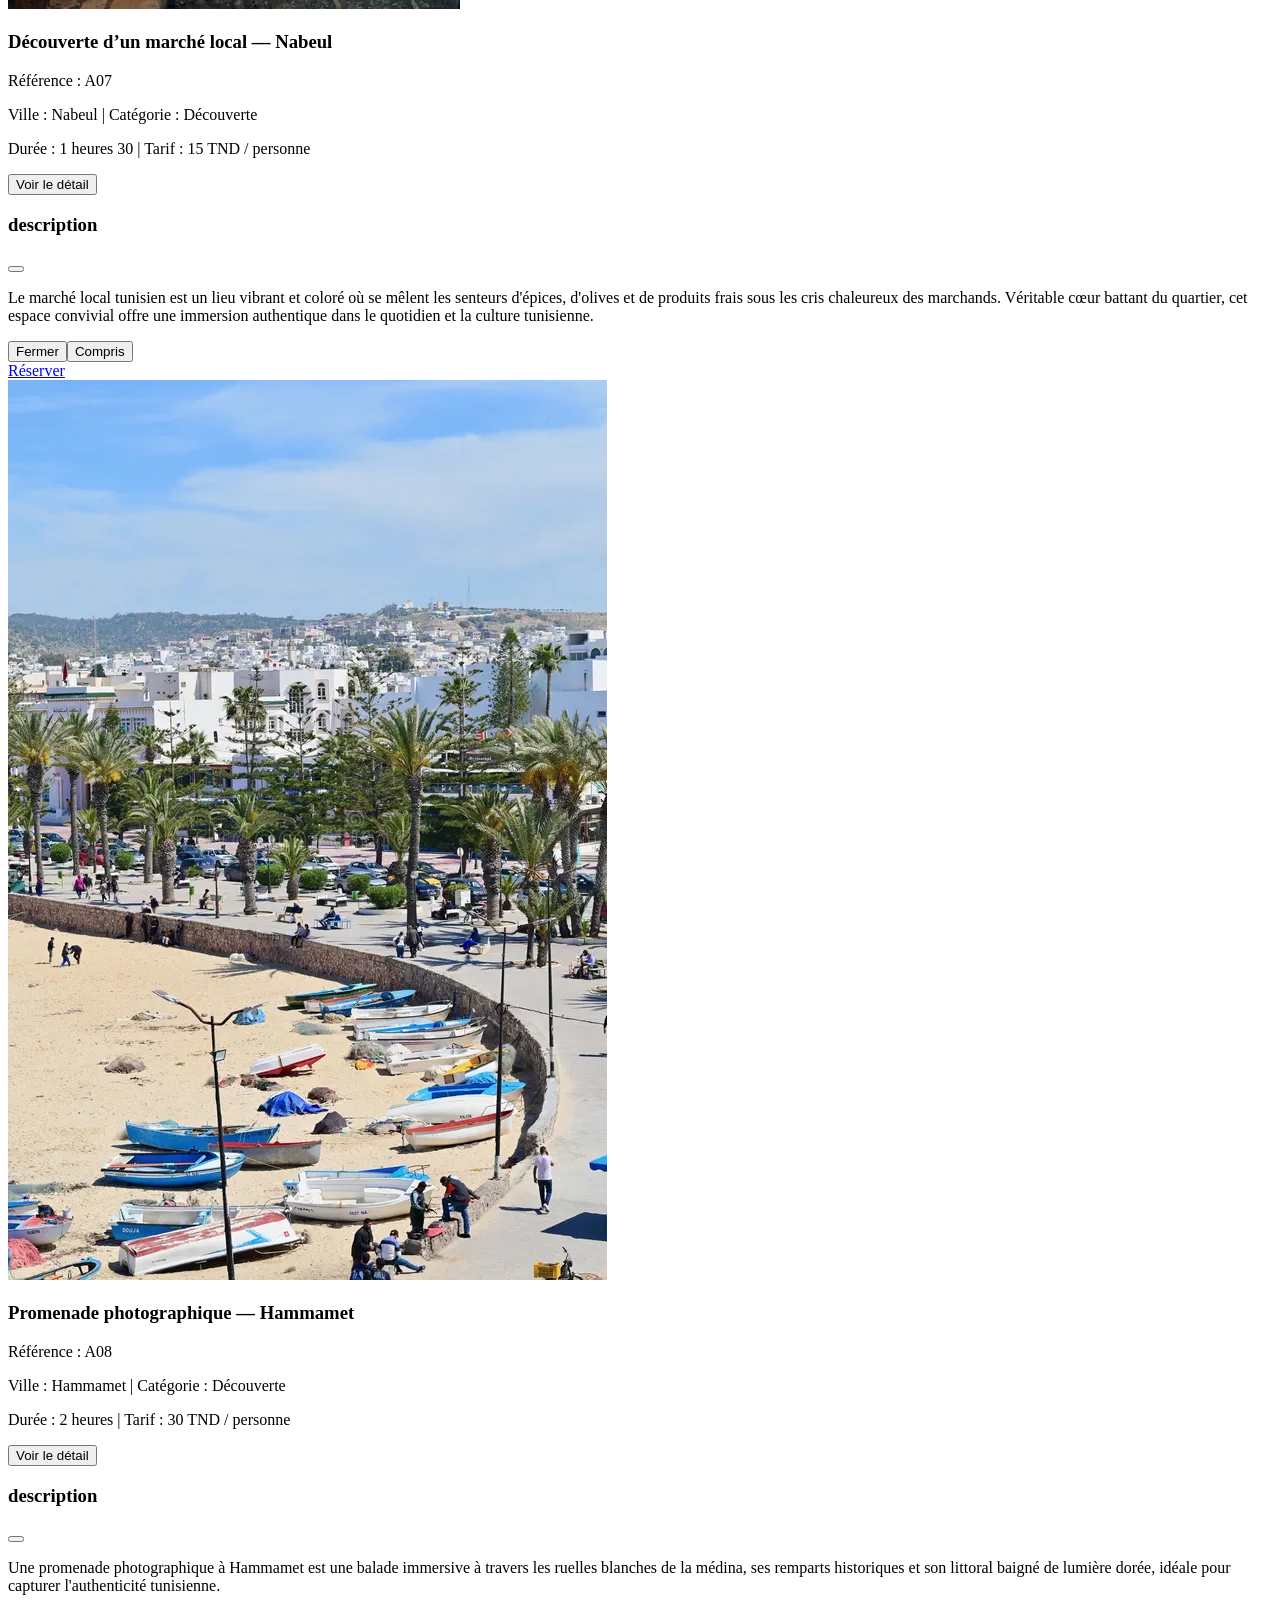
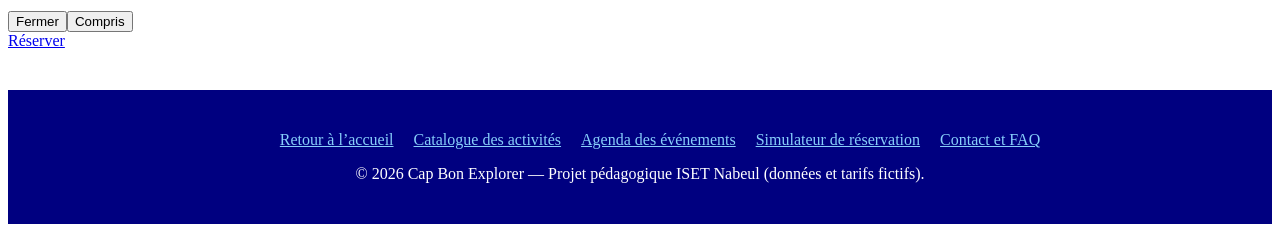
==== commit 971779b7: "correction des informatios" ====
--- a/activites.html
+++ b/activites.html
@@ -52,7 +52,7 @@
                         <option value="Culture">Culture</option>
                         <option value="Artisanat">Artisanat</option>
                         <option value="Nature">Nature</option>
-                        <option value="Gastronomie">Gastronomie</option>
+                        <option value="Découverte">Découverte</option>
                     </select>
                 </div>
                 <div>
@@ -90,8 +90,15 @@
                             <p class="card-text">Référence : A01</p>
                             <p class="card-text">Ville : Nabeul | Catégorie : Culture</p>
                             <p class="card-text">Durée : 2 heures | Tarif : 20 TND / personne</p>
-                            <p class="card-text">Parcourez les ruelles animées du centre historique de Nabeul, ses souks traditionnels et son patrimoine architectural authentique.</p>
-                            <a href="reservation.html" class="btn btn-primary mt-auto">Réserver cette activité</a>
+                            <button class="btn btn-primary" type="button" data-bs-toggle="modal" data-bs-target="#desc1">Voir le détail</button>
+                            <div class="modal fade" id="desc1" tabindex="-1" aria-labelledby="titreModal" aria-hidden="true">
+                                <div class="modal-dialog modal-dialog-centered"><div class="modal-content">
+                                    <div class="modal-header"><h3 class="modal-title fs-5" id="titreModal">description</h3><button class="btn-close" type="button" data-bs-dismiss="modal" aria-label="Fermer"></button></div>
+                                    <div class="modal-body"><p>Parcourez les ruelles animées du centre historique de Nabeul, ses souks traditionnels et son patrimoine architectural authentique.</p></div>
+                                    <div class="modal-footer"><button class="btn btn-secondary" type="button" data-bs-dismiss="modal">Fermer</button><button class="btn btn-primary" type="button" data-bs-dismiss="modal">Compris</button></div>
+                                </div></div>
+                            </div>
+                            <a href="reservation.html">Réserver</a>
                         </div>
                     </div>
                 </div>
@@ -104,9 +111,16 @@
                             <h3 class="card-title h5">Atelier d’initiation à la poterie</h3>
                             <p class="card-text">Référence : A02</p>
                             <p class="card-text">Ville : Nabeul | Catégorie : Artisanat</p>
-                            <p class="card-text">Durée : 3 heures | Tarif : 35 TND / personne</p>
-                            <p class="card-text">Initiez-vous au tournage et à la décoration céramique aux côtés d'un maître artisan dans un atelier traditionnel nabeulien.</p>
-                            <a href="reservation.html" class="btn btn-primary mt-auto">Réserver cette activité</a>
+                            <p class="card-text">Durée : 1 heures 30 | Tarif : 35 TND / personne</p>
+                            <button class="btn btn-primary" type="button" data-bs-toggle="modal" data-bs-target="#desc2">Voir le détail</button>
+                            <div class="modal fade" id="desc2" tabindex="-1" aria-labelledby="titreModal" aria-hidden="true">
+                                <div class="modal-dialog modal-dialog-centered"><div class="modal-content">
+                                    <div class="modal-header"><h3 class="modal-title fs-5" id="titreModal">description</h3><button class="btn-close" type="button" data-bs-dismiss="modal" aria-label="Fermer"></button></div>
+                                    <div class="modal-body"><p>Initiez-vous au tournage et à la décoration céramique aux côtés d'un maître artisan dans un atelier traditionnel nabeulien.</p></div>
+                                    <div class="modal-footer"><button class="btn btn-secondary" type="button" data-bs-dismiss="modal">Fermer</button><button class="btn btn-primary" type="button" data-bs-dismiss="modal">Compris</button></div>
+                                </div></div>
+                            </div>
+                            <a href="reservation.html">Réserver</a>
                         </div>
                     </div>
                 </div>
@@ -120,8 +134,15 @@
                             <p class="card-text">Référence : A03</p>
                             <p class="card-text">Ville : Kerkouane | Catégorie : Culture</p>
                             <p class="card-text">Durée : 2 heures 30 | Tarif : 30 TND / personne</p>
-                            <p class="card-text">Visite guidée de l'unique cité punique conservée dans son état d'origine, classée au patrimoine mondial de l'UNESCO face à la mer.</p>
-                            <a href="reservation.html" class="btn btn-primary mt-auto">Réserver cette activité</a>
+                            <button class="btn btn-primary" type="button" data-bs-toggle="modal" data-bs-target="#desc3">Voir le détail</button>
+                            <div class="modal fade" id="desc3" tabindex="-1" aria-labelledby="titreModal" aria-hidden="true">
+                                <div class="modal-dialog modal-dialog-centered"><div class="modal-content">
+                                    <div class="modal-header"><h3 class="modal-title fs-5" id="titreModal">description</h3><button class="btn-close" type="button" data-bs-dismiss="modal" aria-label="Fermer"></button></div>
+                                    <div class="modal-body"><p>Visite guidée de l'unique cité punique conservée dans son état d'origine, classée au patrimoine mondial de l'UNESCO face à la mer.</p></div>
+                                    <div class="modal-footer"><button class="btn btn-secondary" type="button" data-bs-dismiss="modal">Fermer</button><button class="btn btn-primary" type="button" data-bs-dismiss="modal">Compris</button></div>
+                                </div></div>
+                            </div>
+                            <a href="reservation.html">Réserver</a>
                         </div>
                     </div>
                 </div>
@@ -129,14 +150,21 @@
             <article id="A04">
                 <div class="col-12 col-md-4">
                     <div class="card h-100">
-                        <img src="images/degustation hammamet.jpg" class="card-img-top" alt="Produits du terroir et spécialités locales à Hammamet">
-                        <div class="card-body d-flex flex-column">
-                            <h3 class="card-title h5">Dégustation de produits du terroir</h3>
+                        <img src="images/Djebel Abderrahmane.jpg" class="card-img-top" alt="Djebel Abderrahmane">
+                        <div class="card-body d-flex flex-column">
+                            <h3 class="card-title h5">Randonnée découverte — Djebel Abderrahmane</h3>
                             <p class="card-text">Référence : A04</p>
-                            <p class="card-text">Ville : Hammamet | Catégorie : Gastronomie</p>
-                            <p class="card-text">Durée : 2 heures | Tarif : 45 TND / personne</p>
-                            <p class="card-text">Savourez les saveurs emblématiques du Cap Bon : huile d'olive, harissa artisanale, agrumes parfumés et douceurs locales.</p>
-                            <a href="reservation.html" class="btn btn-primary mt-auto">Réserver cette activité</a>
+                            <p class="card-text">Ville : Djebel Abderrahmane | Catégorie : Nature</p>
+                            <p class="card-text">Durée : 3 heures | Tarif : 25 TND / personne</p>
+                            <button class="btn btn-primary" type="button" data-bs-toggle="modal" data-bs-target="#desc4">Voir le détail</button>
+                            <div class="modal fade" id="desc4" tabindex="-1" aria-labelledby="titreModal" aria-hidden="true">
+                                <div class="modal-dialog modal-dialog-centered"><div class="modal-content">
+                                    <div class="modal-header"><h3 class="modal-title fs-5" id="titreModal">description</h3><button class="btn-close" type="button" data-bs-dismiss="modal" aria-label="Fermer"></button></div>
+                                    <div class="modal-body"><p>Le Djebel Sidi Abderrahmane (ou Djebel Abderrahmane) est un massif montagneux situé dans la péninsule du Cap Bon, dans le gouvernorat de Nabeul (nord-est de la Tunisie), culminant à environ 637 mètres d'altitude</p></div>
+                                    <div class="modal-footer"><button class="btn btn-secondary" type="button" data-bs-dismiss="modal">Fermer</button><button class="btn btn-primary" type="button" data-bs-dismiss="modal">Compris</button></div>
+                                </div></div>
+                            </div>
+                            <a href="reservation.html">Réserver</a>
                         </div>
                     </div>
                 </div>
@@ -149,9 +177,16 @@
                             <h3 class="card-title h5">Circuit du littoral</h3>
                             <p class="card-text">Référence : A05</p>
                             <p class="card-text">Ville : Kélibia | Catégorie : Nature</p>
-                            <p class="card-text">Durée : 4 heures | Tarif : 40 TND / personne</p>
-                            <p class="card-text">Balade panoramique le long des plages de sable fin et des criques cristallines dominées par la forteresse historique de Kélibia.</p>
-                            <a href="reservation.html" class="btn btn-primary mt-auto">Réserver cette activité</a>
+                            <p class="card-text">Durée : 3 heures | Tarif : 40 TND / personne</p>
+                            <button class="btn btn-primary" type="button" data-bs-toggle="modal" data-bs-target="#desc5">Voir le détail</button>
+                            <div class="modal fade" id="desc5" tabindex="-1" aria-labelledby="titreModal" aria-hidden="true">
+                                <div class="modal-dialog modal-dialog-centered"><div class="modal-content">
+                                    <div class="modal-header"><h3 class="modal-title fs-5" id="titreModal">description</h3><button class="btn-close" type="button" data-bs-dismiss="modal" aria-label="Fermer"></button></div>
+                                    <div class="modal-body"><p>Balade panoramique le long des plages de sable fin et des criques cristallines dominées par la forteresse historique de Kélibia.</p></div>
+                                    <div class="modal-footer"><button class="btn btn-secondary" type="button" data-bs-dismiss="modal">Fermer</button><button class="btn btn-primary" type="button" data-bs-dismiss="modal">Compris</button></div>
+                                </div></div>
+                            </div>
+                            <a href="reservation.html">Réserver</a>
                         </div>
                     </div>
                 </div>
@@ -159,14 +194,21 @@
             <article id="A06">
                 <div class="col-12 col-md-4">
                     <div class="card h-100">
-                        <img src="images/randonnee haouaria.jpg" class="card-img-top" alt="Falaises et grottes marines d'El Haouaria">
-                        <div class="card-body d-flex flex-column">
-                            <h3 class="card-title h5">Randonnée côtière</h3>
+                        <img src="images/Peinture sur céramique.jpg" class="card-img-top" alt="Peinture sur céramique à Nabeul">
+                        <div class="card-body d-flex flex-column">
+                            <h3 class="card-title h5">Peinture sur céramique — Nabeul</h3>
                             <p class="card-text">Référence : A06</p>
-                            <p class="card-text">Ville : El Haouaria | Catégorie : Nature</p>
-                            <p class="card-text">Durée : 4 heures 30 | Tarif : 50 TND / personne</p>
-                            <p class="card-text">Randonnée pédestre entre falaises escarpées, grottes antiques et panoramas spectaculaires à la pointe extrême du Cap Bon.</p>
-                            <a href="reservation.html" class="btn btn-primary mt-auto">Réserver cette activité</a>
+                            <p class="card-text">Ville : Nabeul | Catégorie : Artisanat</p>
+                            <p class="card-text">Durée : 2 heures | Tarif : 25 TND / personne</p>
+                            <button class="btn btn-primary" type="button" data-bs-toggle="modal" data-bs-target="#desc6">Voir le détail</button>
+                            <div class="modal fade" id="desc6" tabindex="-1" aria-labelledby="titreModal" aria-hidden="true">
+                                <div class="modal-dialog modal-dialog-centered"><div class="modal-content">
+                                    <div class="modal-header"><h3 class="modal-title fs-5" id="titreModal">description</h3><button class="btn-close" type="button" data-bs-dismiss="modal" aria-label="Fermer"></button></div>
+                                    <div class="modal-body"><p>La peinture sur céramique en Tunisie allie un artisanat ancestral et une tendance moderne de loisirs créatifs</p></div>
+                                    <div class="modal-footer"><button class="btn btn-secondary" type="button" data-bs-dismiss="modal">Fermer</button><button class="btn btn-primary" type="button" data-bs-dismiss="modal">Compris</button></div>
+                                </div></div>
+                            </div>
+                            <a href="reservation.html">Réserver</a>
                         </div>
                     </div>
                 </div>
@@ -174,14 +216,21 @@
             <article id="A07">
                 <div class="col-12 col-md-4">
                     <div class="card h-100">
-                        <img src="images/lagunes korba.jpg" class="card-img-top" alt="Oiseaux migrateurs et lagunes naturelles de Korba">
-                        <div class="card-body d-flex flex-column">
-                            <h3 class="card-title h5">Observation de la nature et des lagunes</h3>
+                        <img src="images/marche local.jpg" class="card-img-top" alt="Marché local de Nabeul">
+                        <div class="card-body d-flex flex-column">
+                            <h3 class="card-title h5">Découverte d’un marché local — Nabeul</h3>
                             <p class="card-text">Référence : A07</p>
-                            <p class="card-text">Ville : Korba | Catégorie : Nature</p>
-                            <p class="card-text">Durée : 3 heures | Tarif : 25 TND / personne</p>
-                            <p class="card-text">Découverte écologique des zones humides protégées de Korba, refuge privilégié pour les flamants roses et les oiseaux migrateurs.</p>
-                            <a href="reservation.html" class="btn btn-primary mt-auto">Réserver cette activité</a>
+                            <p class="card-text">Ville : Nabeul | Catégorie : Découverte</p>
+                            <p class="card-text">Durée : 1 heures 30 | Tarif : 15 TND / personne</p>
+                            <button class="btn btn-primary" type="button" data-bs-toggle="modal" data-bs-target="#desc7">Voir le détail</button>
+                            <div class="modal fade" id="desc7" tabindex="-1" aria-labelledby="titreModal" aria-hidden="true">
+                                <div class="modal-dialog modal-dialog-centered"><div class="modal-content">
+                                    <div class="modal-header"><h3 class="modal-title fs-5" id="titreModal">description</h3><button class="btn-close" type="button" data-bs-dismiss="modal" aria-label="Fermer"></button></div>
+                                    <div class="modal-body"><p>Le marché local tunisien est un lieu vibrant et coloré où se mêlent les senteurs d'épices, d'olives et de produits frais sous les cris chaleureux des marchands. Véritable cœur battant du quartier, cet espace convivial offre une immersion authentique dans le quotidien et la culture tunisienne.</p></div>
+                                    <div class="modal-footer"><button class="btn btn-secondary" type="button" data-bs-dismiss="modal">Fermer</button><button class="btn btn-primary" type="button" data-bs-dismiss="modal">Compris</button></div>
+                                </div></div>
+                            </div>
+                            <a href="reservation.html">Réserver</a>
                         </div>
                     </div>
                 </div>
@@ -189,14 +238,21 @@
             <article id="A08">
                 <div class="col-12 col-md-4">
                     <div class="card h-100">
-                        <img src="images/remparts hammamet.jpg" class="card-img-top" alt="Remparts et médina historique d'Hammamet">
-                        <div class="card-body d-flex flex-column">
-                            <h3 class="card-title h5">Visite guidée des remparts et de la médina</h3>
+                        <img src="images/Promenade photographique.webp" class="card-img-top" alt="Promenade photographique à Hammamet">
+                        <div class="card-body d-flex flex-column">
+                            <h3 class="card-title h5">Promenade photographique — Hammamet</h3>
                             <p class="card-text">Référence : A08</p>
-                            <p class="card-text">Ville : Hammamet | Catégorie : Culture</p>
-                            <p class="card-text">Durée : 2 heures | Tarif : 25 TND / personne</p>
-                            <p class="card-text">Exploration historique de la kasbah, des remparts surplombant le golfe et des ruelles blanches fleuries d'Hammamet.</p>
-                            <a href="reservation.html" class="btn btn-primary mt-auto">Réserver cette activité</a>
+                            <p class="card-text">Ville : Hammamet | Catégorie : Découverte</p>
+                            <p class="card-text">Durée : 2 heures | Tarif : 30 TND / personne</p>
+                            <button class="btn btn-primary" type="button" data-bs-toggle="modal" data-bs-target="#desc8">Voir le détail</button>
+                            <div class="modal fade" id="desc8" tabindex="-1" aria-labelledby="titreModal" aria-hidden="true">
+                                <div class="modal-dialog modal-dialog-centered"><div class="modal-content">
+                                    <div class="modal-header"><h3 class="modal-title fs-5" id="titreModal">description</h3><button class="btn-close" type="button" data-bs-dismiss="modal" aria-label="Fermer"></button></div>
+                                    <div class="modal-body"><p>Une promenade photographique à Hammamet est une balade immersive à travers les ruelles blanches de la médina, ses remparts historiques et son littoral baigné de lumière dorée, idéale pour capturer l'authenticité tunisienne.</p></div>
+                                    <div class="modal-footer"><button class="btn btn-secondary" type="button" data-bs-dismiss="modal">Fermer</button><button class="btn btn-primary" type="button" data-bs-dismiss="modal">Compris</button></div>
+                                </div></div>
+                            </div>
+                            <a href="reservation.html">Réserver</a>
                         </div>
                     </div>
                 </div>
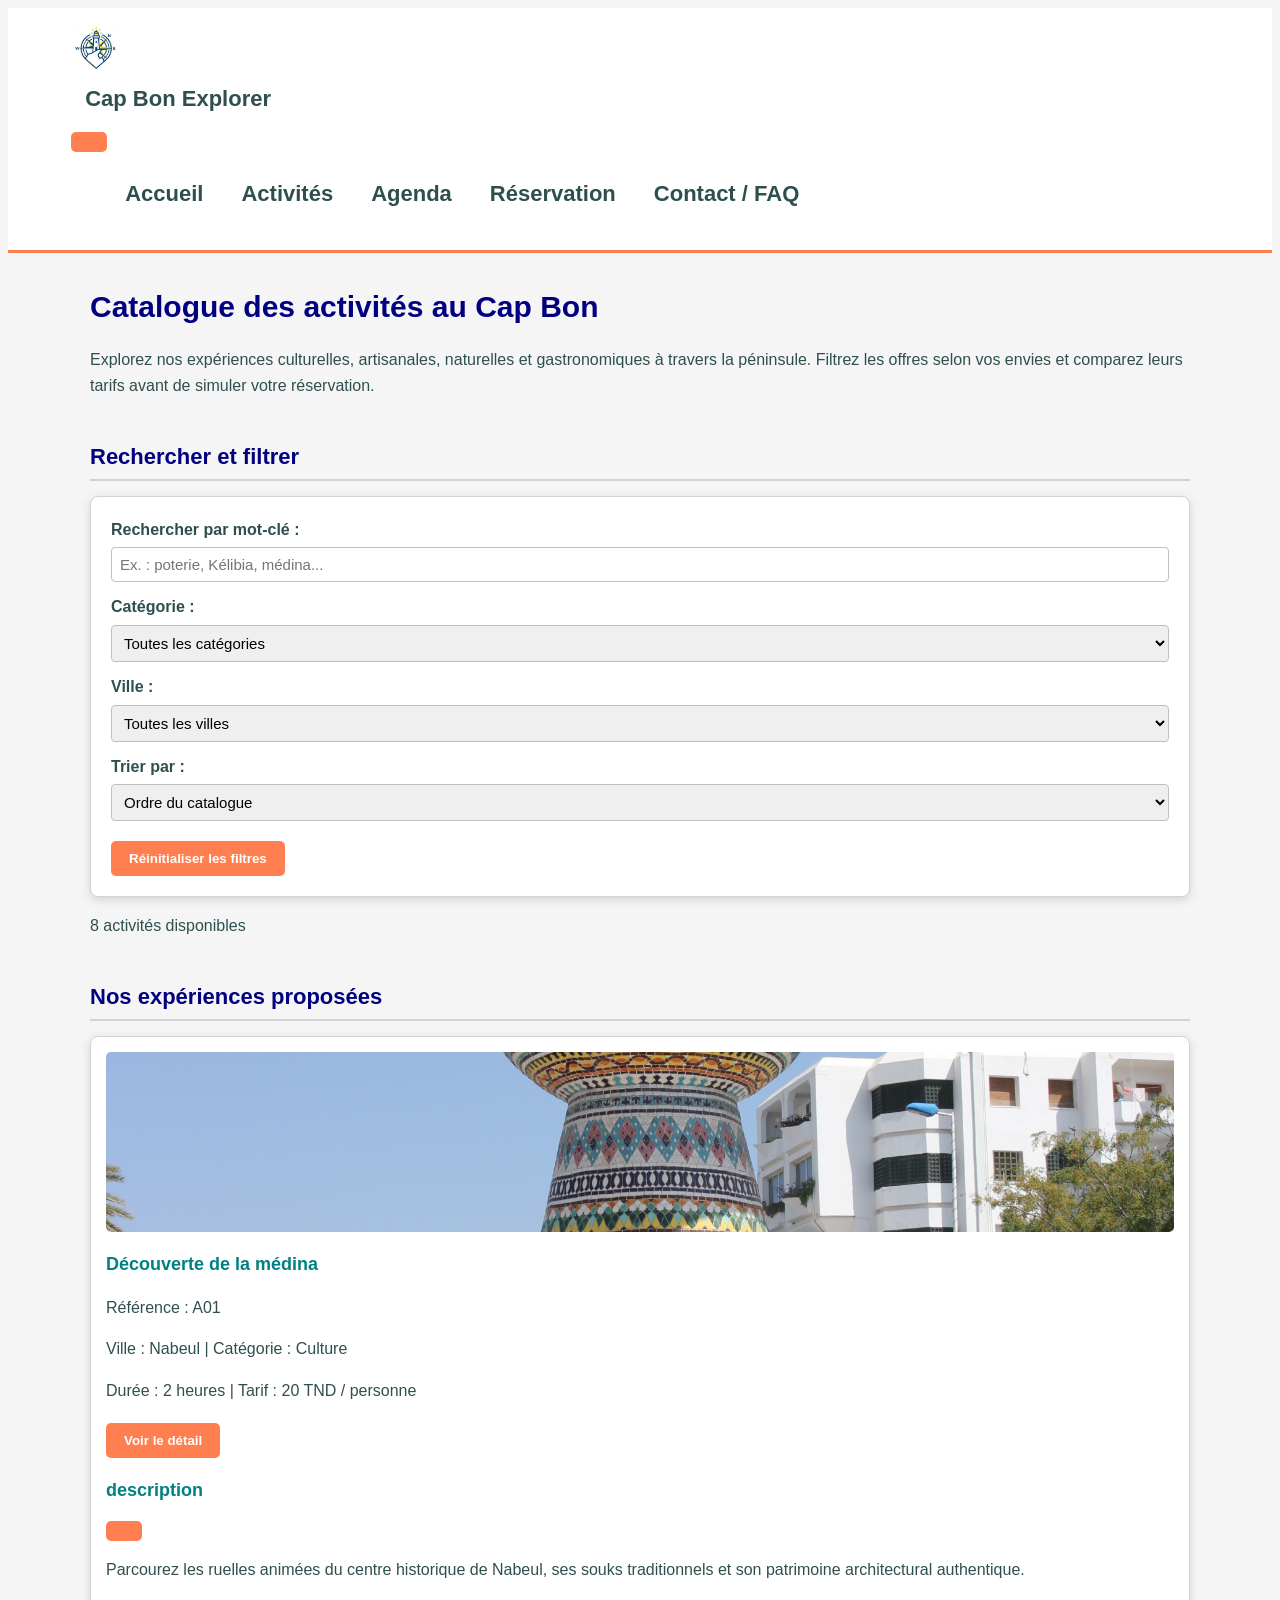
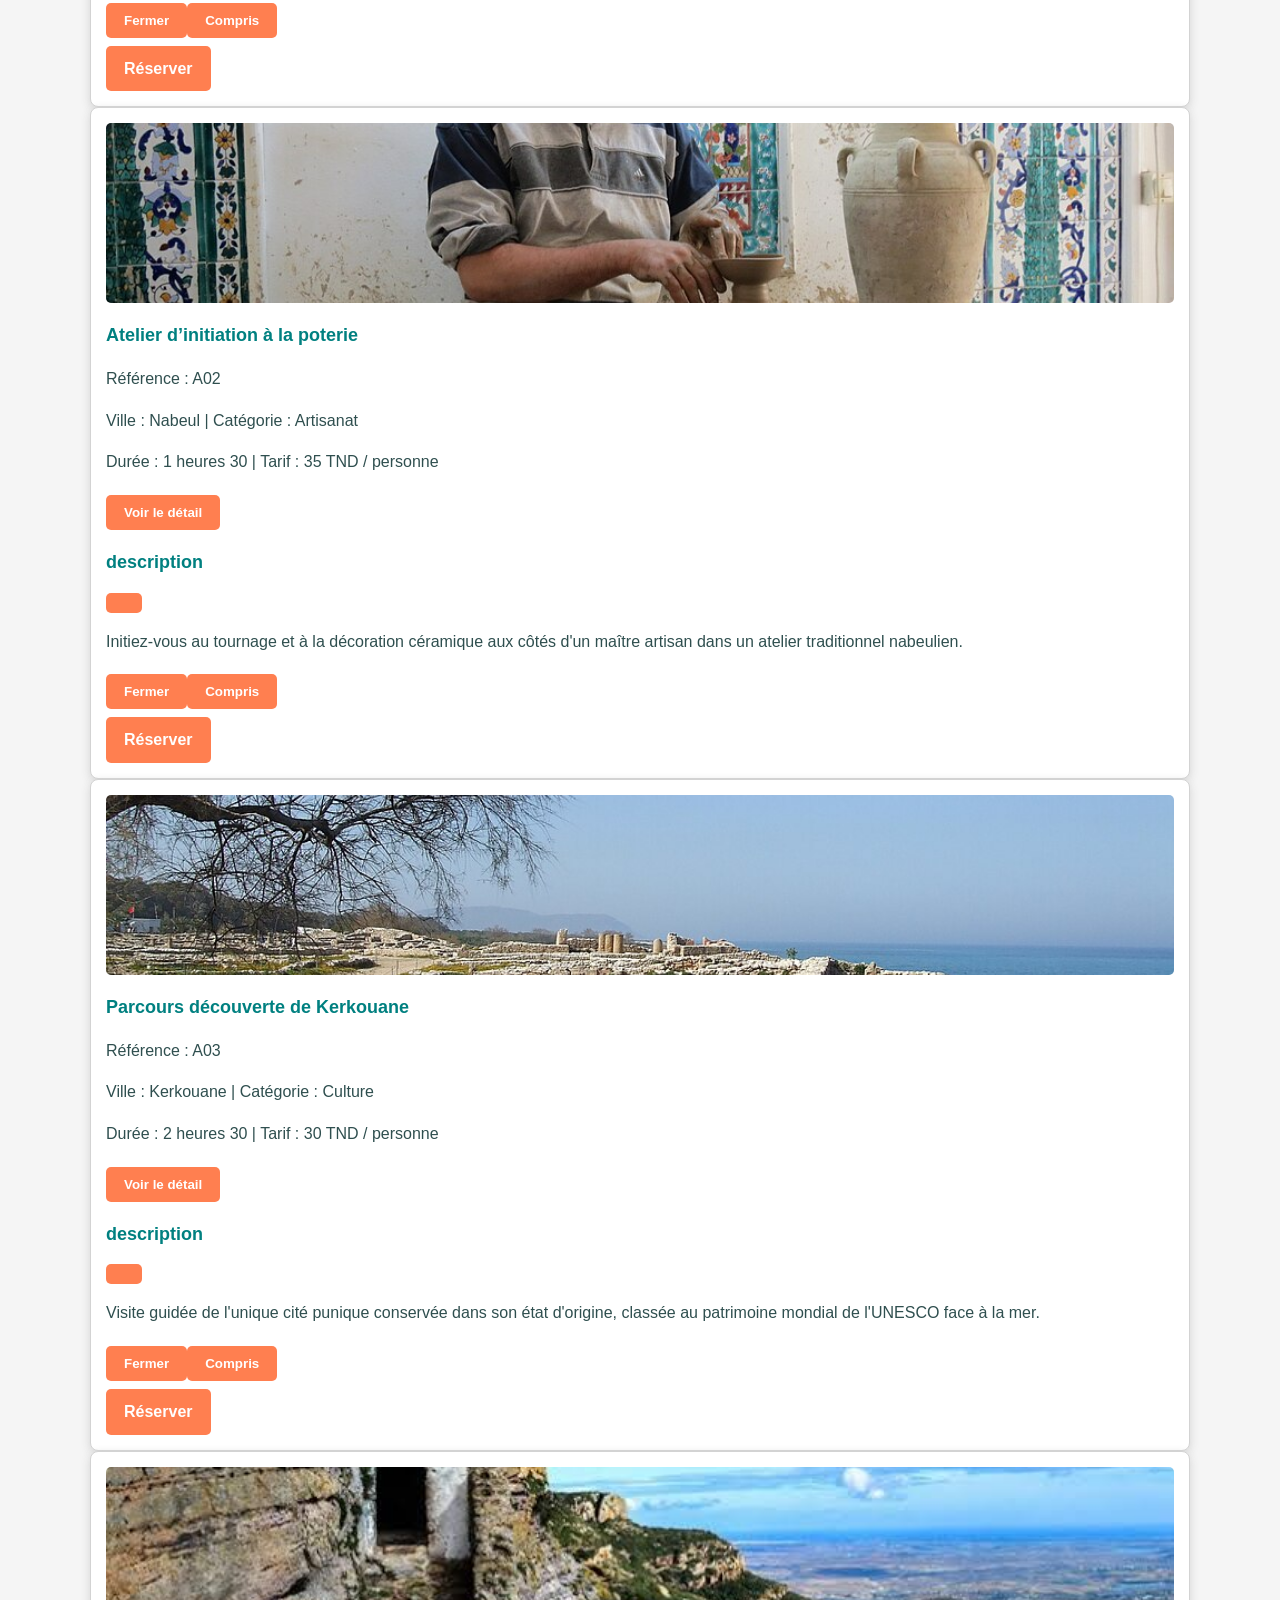
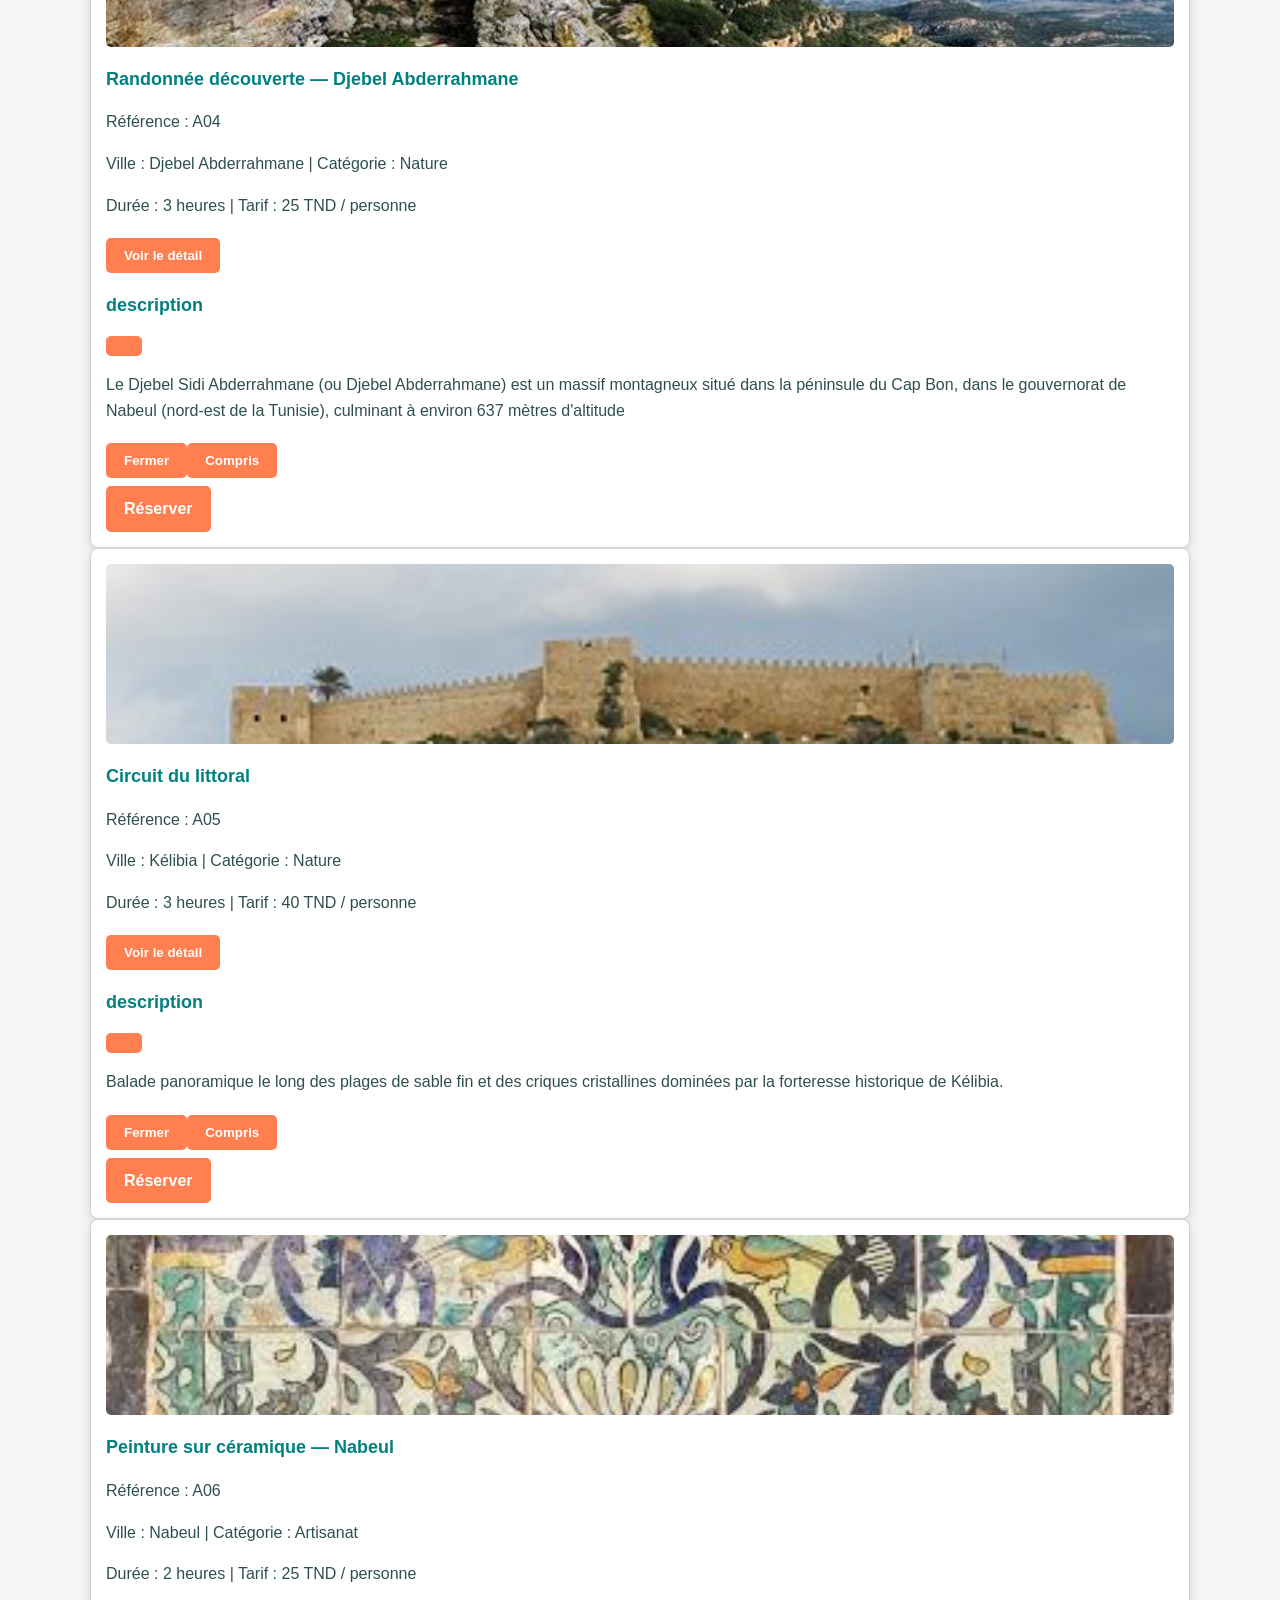
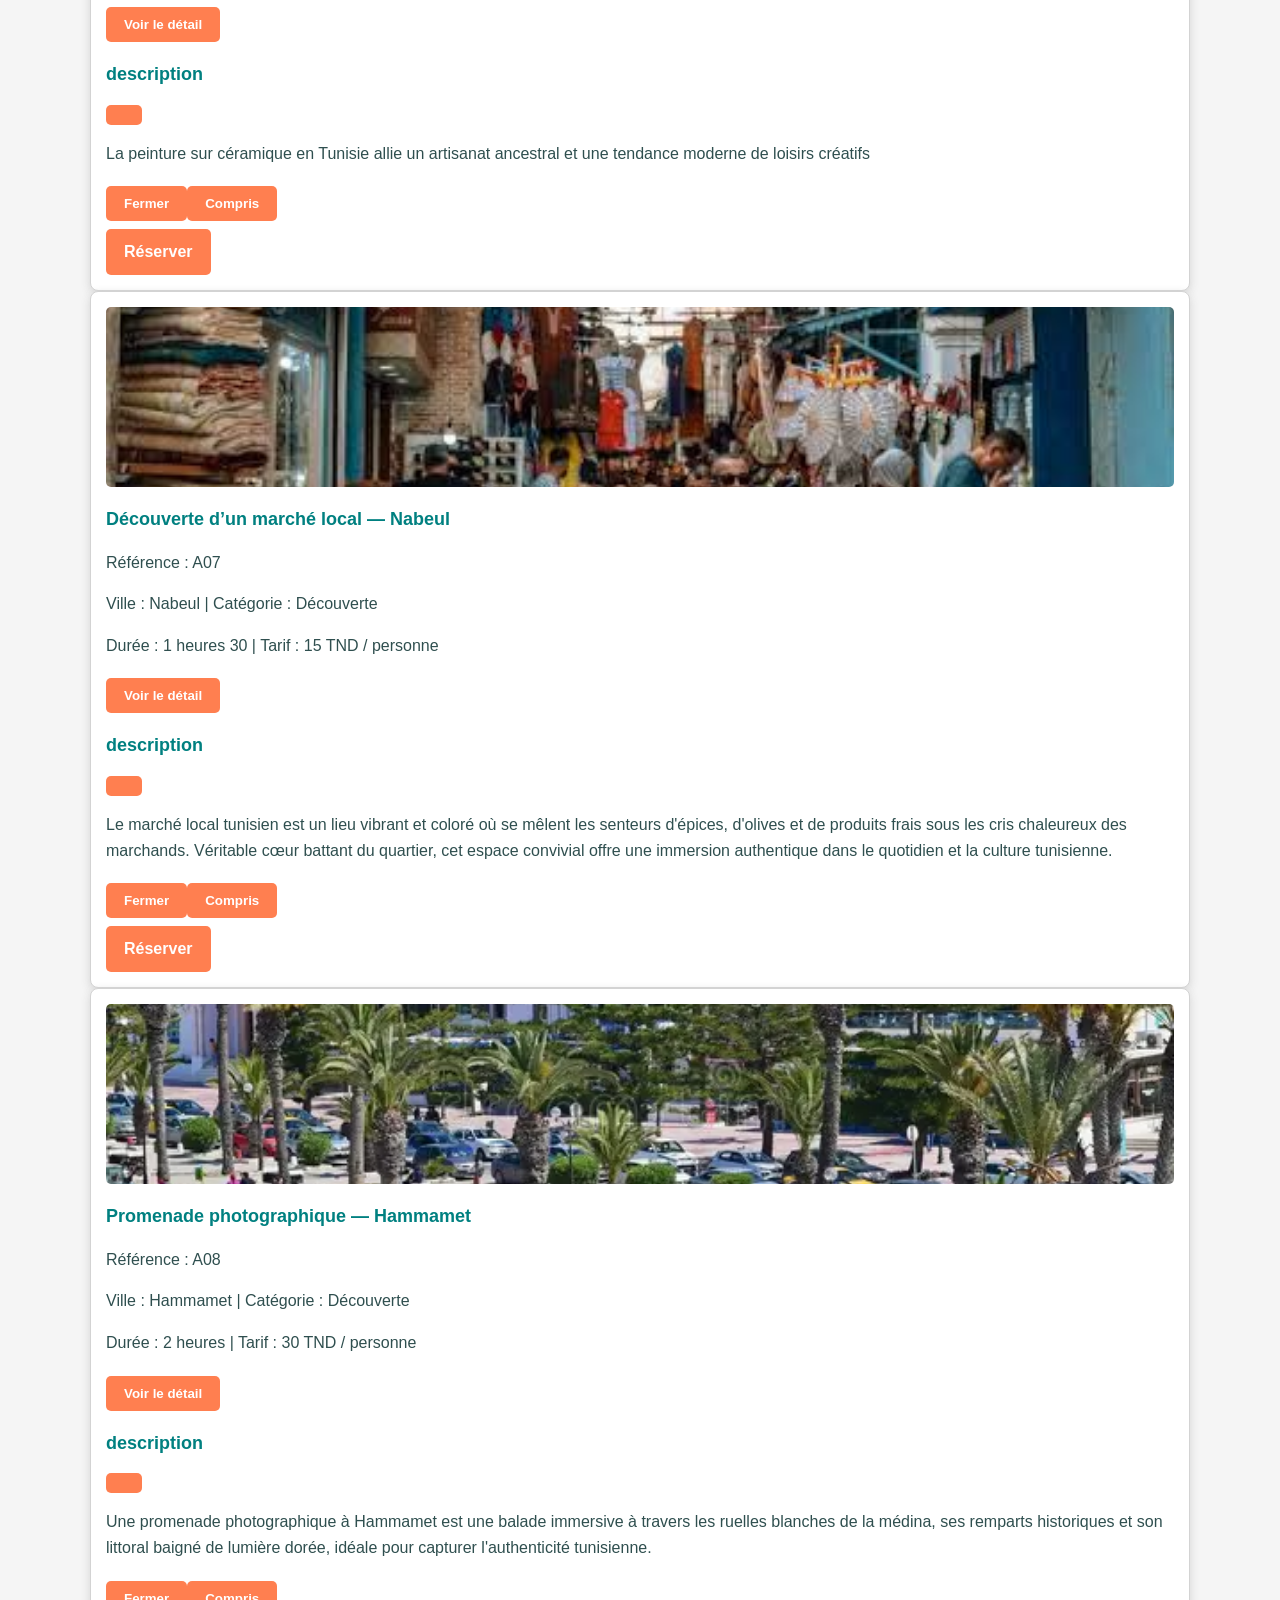
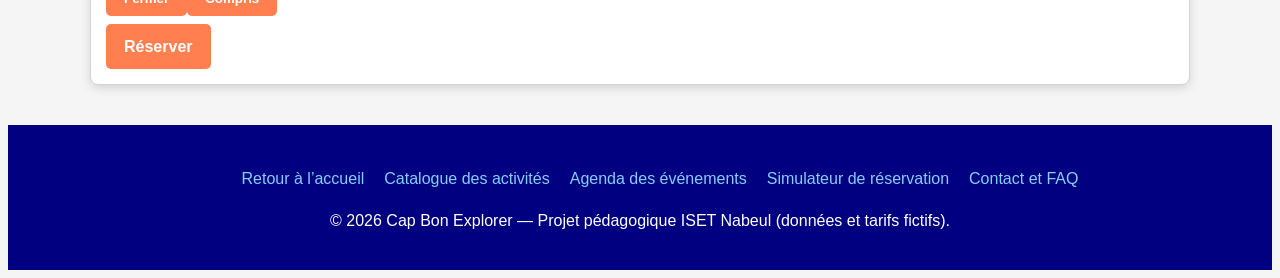
==== commit 43c63b63: "mazal chwya css" ====
--- a/activites.html
+++ b/activites.html
@@ -81,81 +81,71 @@
         </section>
         <section>
             <h2>Nos expériences proposées</h2>
-            <article id="A01">
-                <div class="col-12 col-md-4">
-                    <div class="card h-100">
+            <div id="liste-activites" class="row g-4">
+                <div class="col-12 col-md-6 col-lg-3">
+                    <article id="A01" class="h-100">
                         <img src="images/medina nabeul.jpg" class="card-img-top" alt="la médina de Nabeul">
-                        <div class="card-body d-flex flex-column">
-                            <h3 class="card-title h5">Découverte de la médina</h3>
-                            <p class="card-text">Référence : A01</p>
-                            <p class="card-text">Ville : Nabeul | Catégorie : Culture</p>
-                            <p class="card-text">Durée : 2 heures | Tarif : 20 TND / personne</p>
-                            <button class="btn btn-primary" type="button" data-bs-toggle="modal" data-bs-target="#desc1">Voir le détail</button>
-                            <div class="modal fade" id="desc1" tabindex="-1" aria-labelledby="titreModal" aria-hidden="true">
-                                <div class="modal-dialog modal-dialog-centered"><div class="modal-content">
-                                    <div class="modal-header"><h3 class="modal-title fs-5" id="titreModal">description</h3><button class="btn-close" type="button" data-bs-dismiss="modal" aria-label="Fermer"></button></div>
-                                    <div class="modal-body"><p>Parcourez les ruelles animées du centre historique de Nabeul, ses souks traditionnels et son patrimoine architectural authentique.</p></div>
-                                    <div class="modal-footer"><button class="btn btn-secondary" type="button" data-bs-dismiss="modal">Fermer</button><button class="btn btn-primary" type="button" data-bs-dismiss="modal">Compris</button></div>
-                                </div></div>
-                            </div>
-                            <a href="reservation.html">Réserver</a>
-                        </div>
-                    </div>
-                </div>
-            </article>
-            <article id="A02">
-                <div class="col-12 col-md-4">
-                    <div class="card h-100">
+                        <h3>Découverte de la médina</h3>
+                        <p>Référence : A01</p>
+                        <p>Ville : Nabeul | Catégorie : Culture</p>
+                        <p>Durée : 2 heures | Tarif : 20 TND / personne</p>
+                        <button class="btn btn-primary" type="button" data-bs-toggle="modal" data-bs-target="#desc1">Voir le détail</button>
+                        <div class="modal fade" id="desc1" tabindex="-1" aria-labelledby="titreModal" aria-hidden="true">
+                            <div class="modal-dialog modal-dialog-centered"><div class="modal-content">
+                                <div class="modal-header"><h3 class="modal-title fs-5" id="titreModal">description</h3><button class="btn-close" type="button" data-bs-dismiss="modal" aria-label="Fermer"></button></div>
+                                <div class="modal-body"><p>Parcourez les ruelles animées du centre historique de Nabeul, ses souks traditionnels et son patrimoine architectural authentique.</p></div>
+                                <div class="modal-footer"><button class="btn btn-secondary" type="button" data-bs-dismiss="modal">Fermer</button><button class="btn btn-primary" type="button" data-bs-dismiss="modal">Compris</button></div>
+                            </div></div>
+                        </div>
+                        <a href="reservation.html">Réserver</a>
+                    </article>
+                </div>
+                <div class="col-12 col-md-6 col-lg-3">
+                    <article id="A02" class="h-100">
                         <img src="images/poterie nabeul.jpg" class="card-img-top" alt="Artisan potier façonnant l'argile à Nabeul">
-                        <div class="card-body d-flex flex-column">
-                            <h3 class="card-title h5">Atelier d’initiation à la poterie</h3>
-                            <p class="card-text">Référence : A02</p>
-                            <p class="card-text">Ville : Nabeul | Catégorie : Artisanat</p>
-                            <p class="card-text">Durée : 1 heures 30 | Tarif : 35 TND / personne</p>
-                            <button class="btn btn-primary" type="button" data-bs-toggle="modal" data-bs-target="#desc2">Voir le détail</button>
-                            <div class="modal fade" id="desc2" tabindex="-1" aria-labelledby="titreModal" aria-hidden="true">
-                                <div class="modal-dialog modal-dialog-centered"><div class="modal-content">
-                                    <div class="modal-header"><h3 class="modal-title fs-5" id="titreModal">description</h3><button class="btn-close" type="button" data-bs-dismiss="modal" aria-label="Fermer"></button></div>
-                                    <div class="modal-body"><p>Initiez-vous au tournage et à la décoration céramique aux côtés d'un maître artisan dans un atelier traditionnel nabeulien.</p></div>
-                                    <div class="modal-footer"><button class="btn btn-secondary" type="button" data-bs-dismiss="modal">Fermer</button><button class="btn btn-primary" type="button" data-bs-dismiss="modal">Compris</button></div>
-                                </div></div>
-                            </div>
-                            <a href="reservation.html">Réserver</a>
-                        </div>
-                    </div>
-                </div>
-            </article>
-            <article id="A03">
-                <div class="col-12 col-md-4">
-                    <div class="card h-100">
+                        <h3>Atelier d’initiation à la poterie</h3>
+                        <p>Référence : A02</p>
+                        <p>Ville : Nabeul | Catégorie : Artisanat</p>
+                        <p>Durée : 1 heures 30 | Tarif : 35 TND / personne</p>
+                        <button class="btn btn-primary" type="button" data-bs-toggle="modal" data-bs-target="#desc2">Voir le détail</button>
+                        <div class="modal fade" id="desc2" tabindex="-1" aria-labelledby="titreModal" aria-hidden="true">
+                            <div class="modal-dialog modal-dialog-centered"><div class="modal-content">
+                                <div class="modal-header"><h3 class="modal-title fs-5" id="titreModal">description</h3><button class="btn-close" type="button" data-bs-dismiss="modal" aria-label="Fermer"></button></div>
+                                <div class="modal-body"><p>Initiez-vous au tournage et à la décoration céramique aux côtés d'un maître artisan dans un atelier traditionnel nabeulien.</p></div>
+                                <div class="modal-footer"><button class="btn btn-secondary" type="button" data-bs-dismiss="modal">Fermer</button><button class="btn btn-primary" type="button" data-bs-dismiss="modal">Compris</button></div>
+                            </div></div>
+                        </div>
+                        <a href="reservation.html">Réserver</a>
+                    </article>
+                </div>
+                <div class="col-12 col-md-6 col-lg-3">
+                    <article id="A03" class="h-100">
                         <img src="images/kerkouane.jpg" class="card-img-top" alt="Vestiges de la cité punique de Kerkouane">
                         <div class="card-body d-flex flex-column">
-                            <h3 class="card-title h5">Parcours découverte de Kerkouane</h3>
-                            <p class="card-text">Référence : A03</p>
-                            <p class="card-text">Ville : Kerkouane | Catégorie : Culture</p>
-                            <p class="card-text">Durée : 2 heures 30 | Tarif : 30 TND / personne</p>
+                            <h3>Parcours découverte de Kerkouane</h3>
+                            <p>Référence : A03</p>
+                            <p>Ville : Kerkouane | Catégorie : Culture</p>
+                            <p>Durée : 2 heures 30 | Tarif : 30 TND / personne</p>
                             <button class="btn btn-primary" type="button" data-bs-toggle="modal" data-bs-target="#desc3">Voir le détail</button>
                             <div class="modal fade" id="desc3" tabindex="-1" aria-labelledby="titreModal" aria-hidden="true">
                                 <div class="modal-dialog modal-dialog-centered"><div class="modal-content">
                                     <div class="modal-header"><h3 class="modal-title fs-5" id="titreModal">description</h3><button class="btn-close" type="button" data-bs-dismiss="modal" aria-label="Fermer"></button></div>
                                     <div class="modal-body"><p>Visite guidée de l'unique cité punique conservée dans son état d'origine, classée au patrimoine mondial de l'UNESCO face à la mer.</p></div>
                                     <div class="modal-footer"><button class="btn btn-secondary" type="button" data-bs-dismiss="modal">Fermer</button><button class="btn btn-primary" type="button" data-bs-dismiss="modal">Compris</button></div>
-                                </div></div>
-                            </div>
-                            <a href="reservation.html">Réserver</a>
-                        </div>
-                    </div>
-                </div>
-            </article>
-            <article id="A04">
-                <div class="col-12 col-md-4">
-                    <div class="card h-100">
+                                </div>
+                            </div></div>
+                        </div>
+                        <a href="reservation.html">Réserver</a>
+                    </article>
+                </div>
+                <div class="col-12 col-md-6 col-lg-3">
+                    <article id="A04" class="h-100">
                         <img src="images/Djebel Abderrahmane.jpg" class="card-img-top" alt="Djebel Abderrahmane">
                         <div class="card-body d-flex flex-column">
-                            <h3 class="card-title h5">Randonnée découverte — Djebel Abderrahmane</h3>
-                            <p class="card-text">Référence : A04</p>
-                            <p class="card-text">Ville : Djebel Abderrahmane | Catégorie : Nature</p>
-                            <p class="card-text">Durée : 3 heures | Tarif : 25 TND / personne</p>
+                            <h3>Randonnée découverte — Djebel Abderrahmane</h3>
+                            <p>Référence : A04</p>
+                            <p>Ville : Djebel Abderrahmane | Catégorie : Nature</p>
+                            <p>Durée : 3 heures | Tarif : 25 TND / personne</p>
                             <button class="btn btn-primary" type="button" data-bs-toggle="modal" data-bs-target="#desc4">Voir le détail</button>
                             <div class="modal fade" id="desc4" tabindex="-1" aria-labelledby="titreModal" aria-hidden="true">
                                 <div class="modal-dialog modal-dialog-centered"><div class="modal-content">
@@ -164,20 +154,18 @@
                                     <div class="modal-footer"><button class="btn btn-secondary" type="button" data-bs-dismiss="modal">Fermer</button><button class="btn btn-primary" type="button" data-bs-dismiss="modal">Compris</button></div>
                                 </div></div>
                             </div>
-                            <a href="reservation.html">Réserver</a>
-                        </div>
-                    </div>
-                </div>
-            </article>
-            <article id="A05">
-                <div class="col-12 col-md-4">
-                    <div class="card h-100">
+                        </div>
+                        <a href="reservation.html">Réserver</a> 
+                    </article>
+                </div>
+                <div class="col-12 col-md-6 col-lg-3">
+                    <article id="A05" class="h-100">
                         <img src="images/littoral kelibia.JPG" class="card-img-top" alt="Fort historique et côte turquoise de Kélibia">
                         <div class="card-body d-flex flex-column">
-                            <h3 class="card-title h5">Circuit du littoral</h3>
-                            <p class="card-text">Référence : A05</p>
-                            <p class="card-text">Ville : Kélibia | Catégorie : Nature</p>
-                            <p class="card-text">Durée : 3 heures | Tarif : 40 TND / personne</p>
+                            <h3>Circuit du littoral</h3>
+                            <p>Référence : A05</p>
+                            <p>Ville : Kélibia | Catégorie : Nature</p>
+                            <p>Durée : 3 heures | Tarif : 40 TND / personne</p>
                             <button class="btn btn-primary" type="button" data-bs-toggle="modal" data-bs-target="#desc5">Voir le détail</button>
                             <div class="modal fade" id="desc5" tabindex="-1" aria-labelledby="titreModal" aria-hidden="true">
                                 <div class="modal-dialog modal-dialog-centered"><div class="modal-content">
@@ -186,20 +174,18 @@
                                     <div class="modal-footer"><button class="btn btn-secondary" type="button" data-bs-dismiss="modal">Fermer</button><button class="btn btn-primary" type="button" data-bs-dismiss="modal">Compris</button></div>
                                 </div></div>
                             </div>
-                            <a href="reservation.html">Réserver</a>
-                        </div>
-                    </div>
-                </div>
-            </article>
-            <article id="A06">
-                <div class="col-12 col-md-4">
-                    <div class="card h-100">
+                        </div>
+                        <a href="reservation.html">Réserver</a>
+                    </article>
+                </div>
+                <div class="col-12 col-md-6 col-lg-3">
+                    <article id="A06" class="h-100">
                         <img src="images/Peinture sur céramique.jpg" class="card-img-top" alt="Peinture sur céramique à Nabeul">
                         <div class="card-body d-flex flex-column">
-                            <h3 class="card-title h5">Peinture sur céramique — Nabeul</h3>
-                            <p class="card-text">Référence : A06</p>
-                            <p class="card-text">Ville : Nabeul | Catégorie : Artisanat</p>
-                            <p class="card-text">Durée : 2 heures | Tarif : 25 TND / personne</p>
+                            <h3>Peinture sur céramique — Nabeul</h3>
+                            <p>Référence : A06</p>
+                            <p>Ville : Nabeul | Catégorie : Artisanat</p>
+                            <p>Durée : 2 heures | Tarif : 25 TND / personne</p>
                             <button class="btn btn-primary" type="button" data-bs-toggle="modal" data-bs-target="#desc6">Voir le détail</button>
                             <div class="modal fade" id="desc6" tabindex="-1" aria-labelledby="titreModal" aria-hidden="true">
                                 <div class="modal-dialog modal-dialog-centered"><div class="modal-content">
@@ -209,19 +195,16 @@
                                 </div></div>
                             </div>
                             <a href="reservation.html">Réserver</a>
-                        </div>
+                        </article>
                     </div>
-                </div>
-            </article>
-            <article id="A07">
-                <div class="col-12 col-md-4">
-                    <div class="card h-100">
+                    <div class="col-12 col-md-6 col-lg-3">
+                        <article id="A07" class="h-100">
                         <img src="images/marche local.jpg" class="card-img-top" alt="Marché local de Nabeul">
                         <div class="card-body d-flex flex-column">
-                            <h3 class="card-title h5">Découverte d’un marché local — Nabeul</h3>
-                            <p class="card-text">Référence : A07</p>
-                            <p class="card-text">Ville : Nabeul | Catégorie : Découverte</p>
-                            <p class="card-text">Durée : 1 heures 30 | Tarif : 15 TND / personne</p>
+                            <h3>Découverte d’un marché local — Nabeul</h3>
+                            <p>Référence : A07</p>
+                            <p>Ville : Nabeul | Catégorie : Découverte</p>
+                            <p>Durée : 1 heures 30 | Tarif : 15 TND / personne</p>
                             <button class="btn btn-primary" type="button" data-bs-toggle="modal" data-bs-target="#desc7">Voir le détail</button>
                             <div class="modal fade" id="desc7" tabindex="-1" aria-labelledby="titreModal" aria-hidden="true">
                                 <div class="modal-dialog modal-dialog-centered"><div class="modal-content">
@@ -231,19 +214,16 @@
                                 </div></div>
                             </div>
                             <a href="reservation.html">Réserver</a>
-                        </div>
-                    </div>
-                </div>
             </article>
-            <article id="A08">
-                <div class="col-12 col-md-4">
-                    <div class="card h-100">
+            </div>
+            <div class="col-12 col-md-6 col-lg-3">
+            <article id="A08" class="h-100">
                         <img src="images/Promenade photographique.webp" class="card-img-top" alt="Promenade photographique à Hammamet">
                         <div class="card-body d-flex flex-column">
-                            <h3 class="card-title h5">Promenade photographique — Hammamet</h3>
-                            <p class="card-text">Référence : A08</p>
-                            <p class="card-text">Ville : Hammamet | Catégorie : Découverte</p>
-                            <p class="card-text">Durée : 2 heures | Tarif : 30 TND / personne</p>
+                            <h3>Promenade photographique — Hammamet</h3>
+                            <p>Référence : A08</p>
+                            <p>Ville : Hammamet | Catégorie : Découverte</p>
+                            <p>Durée : 2 heures | Tarif : 30 TND / personne</p>
                             <button class="btn btn-primary" type="button" data-bs-toggle="modal" data-bs-target="#desc8">Voir le détail</button>
                             <div class="modal fade" id="desc8" tabindex="-1" aria-labelledby="titreModal" aria-hidden="true">
                                 <div class="modal-dialog modal-dialog-centered"><div class="modal-content">
@@ -253,10 +233,9 @@
                                 </div></div>
                             </div>
                             <a href="reservation.html">Réserver</a>
-                        </div>
-                    </div>
-                </div>
             </article>
+            </div>
+            </div>
         </section>
     </main>
     <footer>
--- a/css/style.css
+++ b/css/style.css
@@ -1,6 +1,202 @@
-.wiw{
+.wiw {
   height: 50px;
   width: auto;
+}
+* {
+  box-sizing: border-box;
+}
+body {
+  font-family: Arial, Helvetica, sans-serif;
+  background-color: whitesmoke;
+  color: darkslategray;
+  line-height: 1.6;
+}
+img {
+  max-width: 100%;
+  height: auto;
+  display: block;
+}
+a {
+  color: navy;
+  text-decoration: none;
+}
+header {
+  background-color: white;
+  border-bottom: 3px solid coral;
+  padding: 15px 5%;
+  display: flex;
+  justify-content: space-between;
+  align-items: center;
+  flex-wrap: wrap;
+}
+header nav { width: 100%; background: transparent !important; }
+header nav ul { margin-left: auto; }
+header div a {
+  display: flex;
+  align-items: center;
+  gap: 10px;
+  font-size: 22px;
+  font-weight: bold;
+  color: navy;
+}
+header nav ul {
+  list-style: none;
+  display: flex;
+  gap: 10px;
+  flex-wrap: wrap;
+}
+header nav a {
+  padding: 8px 14px;
+  border-radius: 5px;
+  font-weight: bold;
+  color: darkslategray;
+}
+header nav a:hover {
+  background-color: aliceblue;
+  color: navy;
+}
+main {
+  width: 90%;
+  max-width: 1100px;
+  margin: 30px auto;
+}
+section {
+  margin-bottom: 40px;
+}
+h1 {
+  font-size: 30px;
+  color: navy;
+  margin-bottom: 15px;
+}
+h2 {
+  font-size: 22px;
+  color: navy;
+  margin-bottom: 15px;
+  padding-bottom: 5px;
+  border-bottom: 2px solid lightgray;
+}
+h3 {
+  font-size: 18px;
+  color: teal;
+  margin-bottom: 8px;
+}
+p {
+  margin-bottom: 12px;
+}
+button,
+article a,
+aside a {
+  display: inline-block;
+  background-color: coral;
+  color: white;
+  font-weight: bold;
+  padding: 10px 18px;
+  border: none;
+  border-radius: 5px;
+  cursor: pointer;
+  margin-top: 8px;
+}
+button:hover,
+article a:hover,
+aside a:hover,
+main section:first-child a:hover {
+  background-color: orangered;
+}
+article {
+  background-color: white;
+  border: 1px solid lightgray;
+  border-radius: 8px;
+  padding: 15px;
+}
+article img {
+  width: 100%;
+  height: 180px;
+  object-fit: cover;
+  border-radius: 5px;
+  margin-bottom: 10px;
+}
+main ul {
+  padding-left: 20px;
+}
+main li {
+  margin-bottom: 8px;
+}
+form {
+  background-color: white;
+  padding: 20px;
+  border: 1px solid lightgray;
+  border-radius: 8px;
+}
+fieldset {
+  border: 1px solid lightgray;
+  border-radius: 6px;
+  padding: 15px;
+  margin-bottom: 15px;
+}
+legend {
+  font-weight: bold;
+  color: navy;
+  padding: 0 5px;
+}
+form div {
+  margin-bottom: 12px;
+}
+label {
+  display: block;
+  font-weight: bold;
+  margin-bottom: 5px;
+}
+
+input,
+select,
+textarea {
+  width: 100%;
+  padding: 8px;
+  border: 1px solid silver;
+  border-radius: 4px;
+  font-size: 15px;
+}
+table {
+  width: 100%;
+  border-collapse: collapse;
+  background-color: white;
+}
+caption {
+  font-weight: bold;
+  margin-bottom: 10px;
+  text-align: left;
+}
+th,
+td {
+  padding: 10px;
+  text-align: left;
+  border: 1px solid lightgray;
+}
+thead {
+  background-color: navy;
+  color: white;
+}
+details {
+  background-color: white;
+  border: 1px solid lightgray;
+  border-radius: 6px;
+  padding: 12px;
+  margin-bottom: 10px;
+}
+summary {
+  font-weight: bold;
+  color: navy;
+  cursor: pointer;
+}
+aside {
+  background-color: azure;
+  border-left: 5px solid teal;
+  padding: 20px;
+  border-radius: 6px;
+  margin-top: 25px;
+}
+address {
+  font-style: normal;
 }
 footer {
   background-color: navy;
@@ -23,4 +219,19 @@
 footer a:hover {
   color: white;
   text-decoration: underline;
+}
+input[type="radio"],
+input[type="checkbox"] {
+  width: auto;
+  margin-right: 6px;
+}
+button, article a, aside a, header nav a {
+  transition: background-color 0.25s ease, color 0.25s ease;
+}
+input:focus, select:focus, textarea:focus {
+  outline: none;
+  border-color: teal;
+}
+article, form, table, details {
+  box-shadow: 0 3px 10px lightgray;
 }
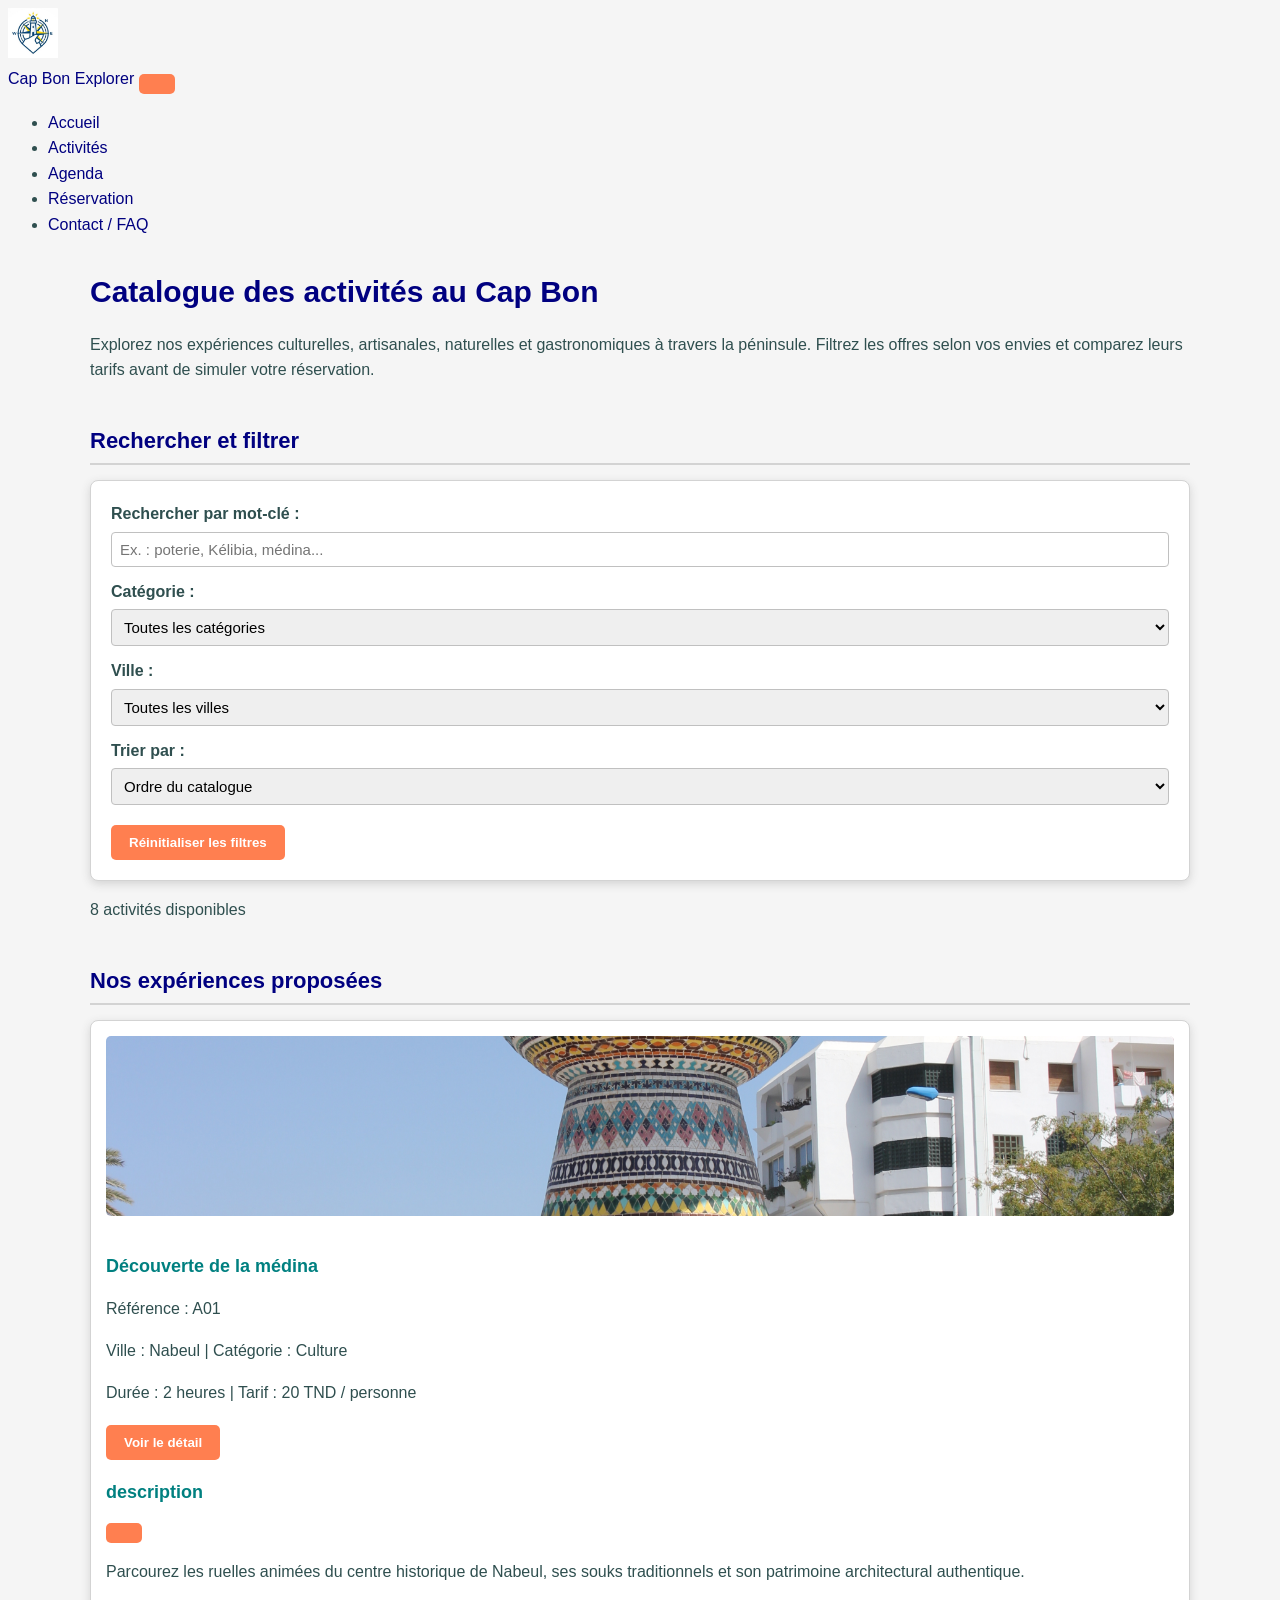
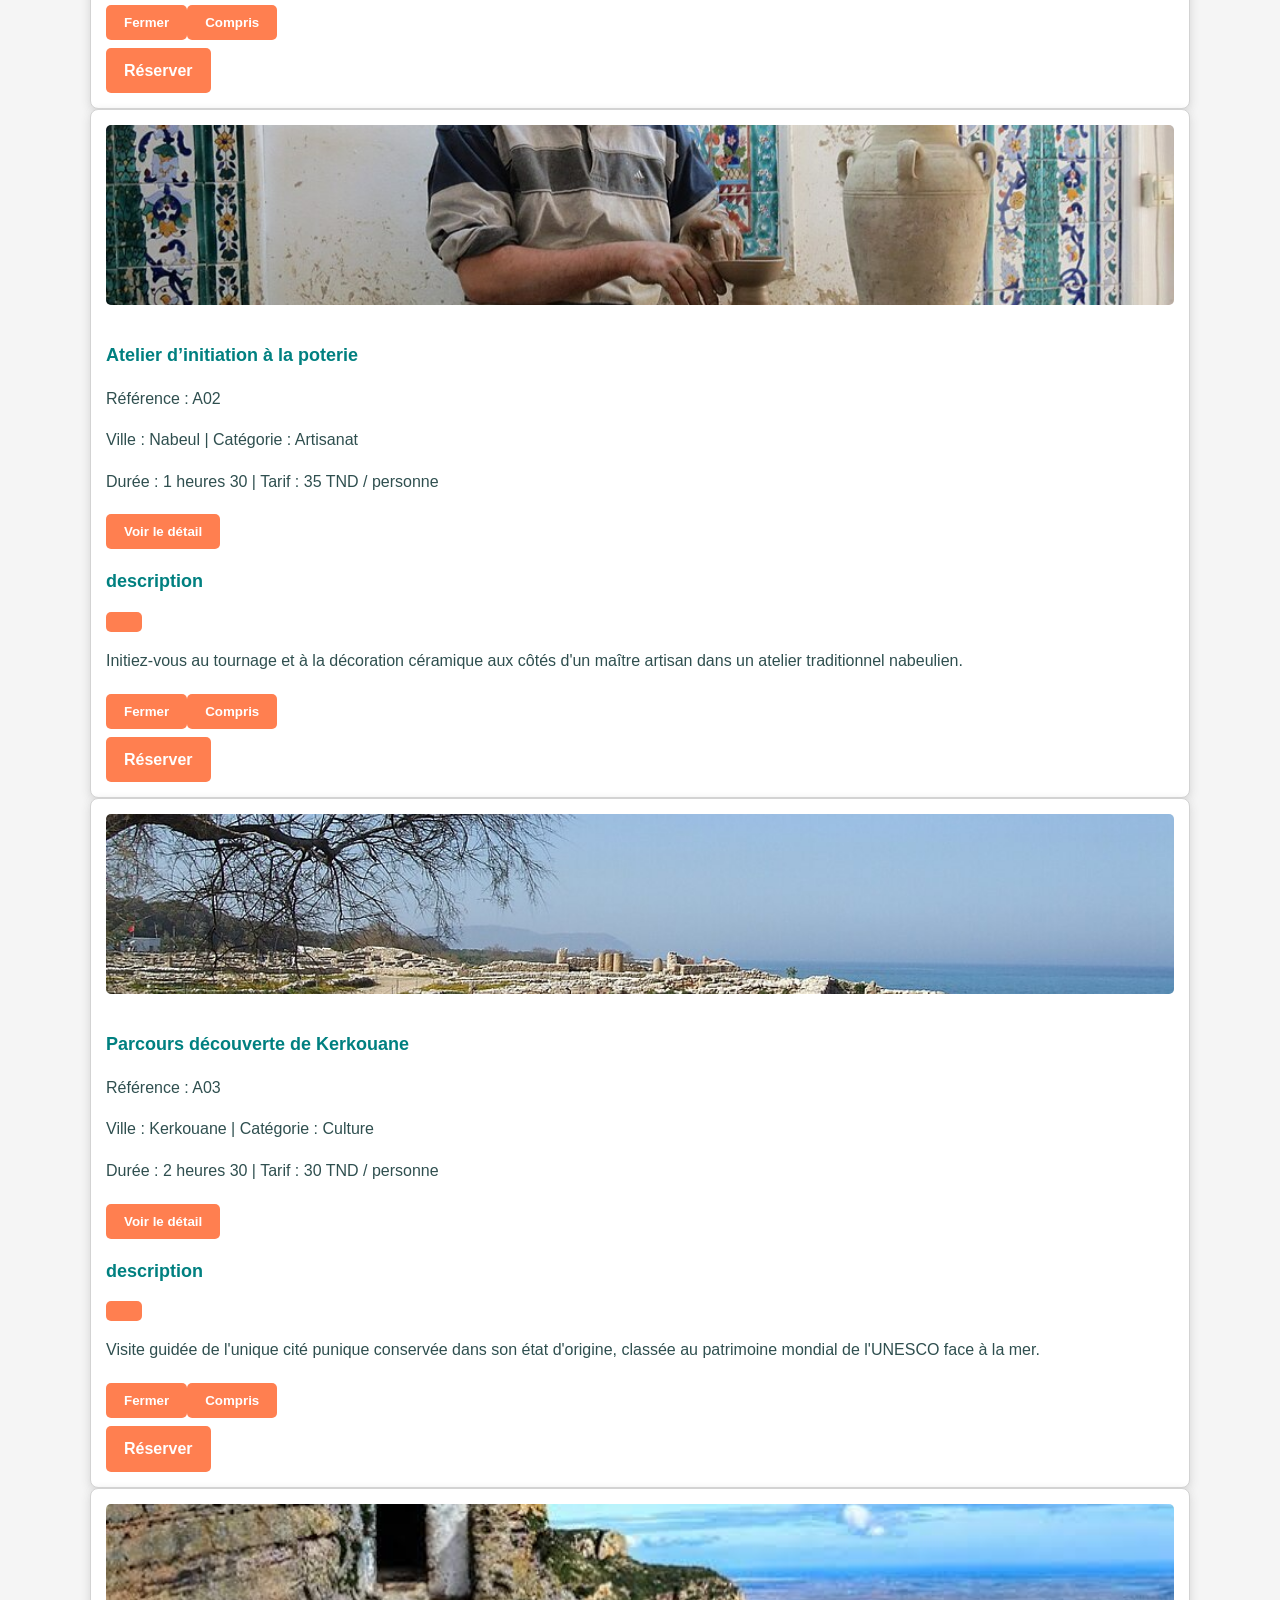
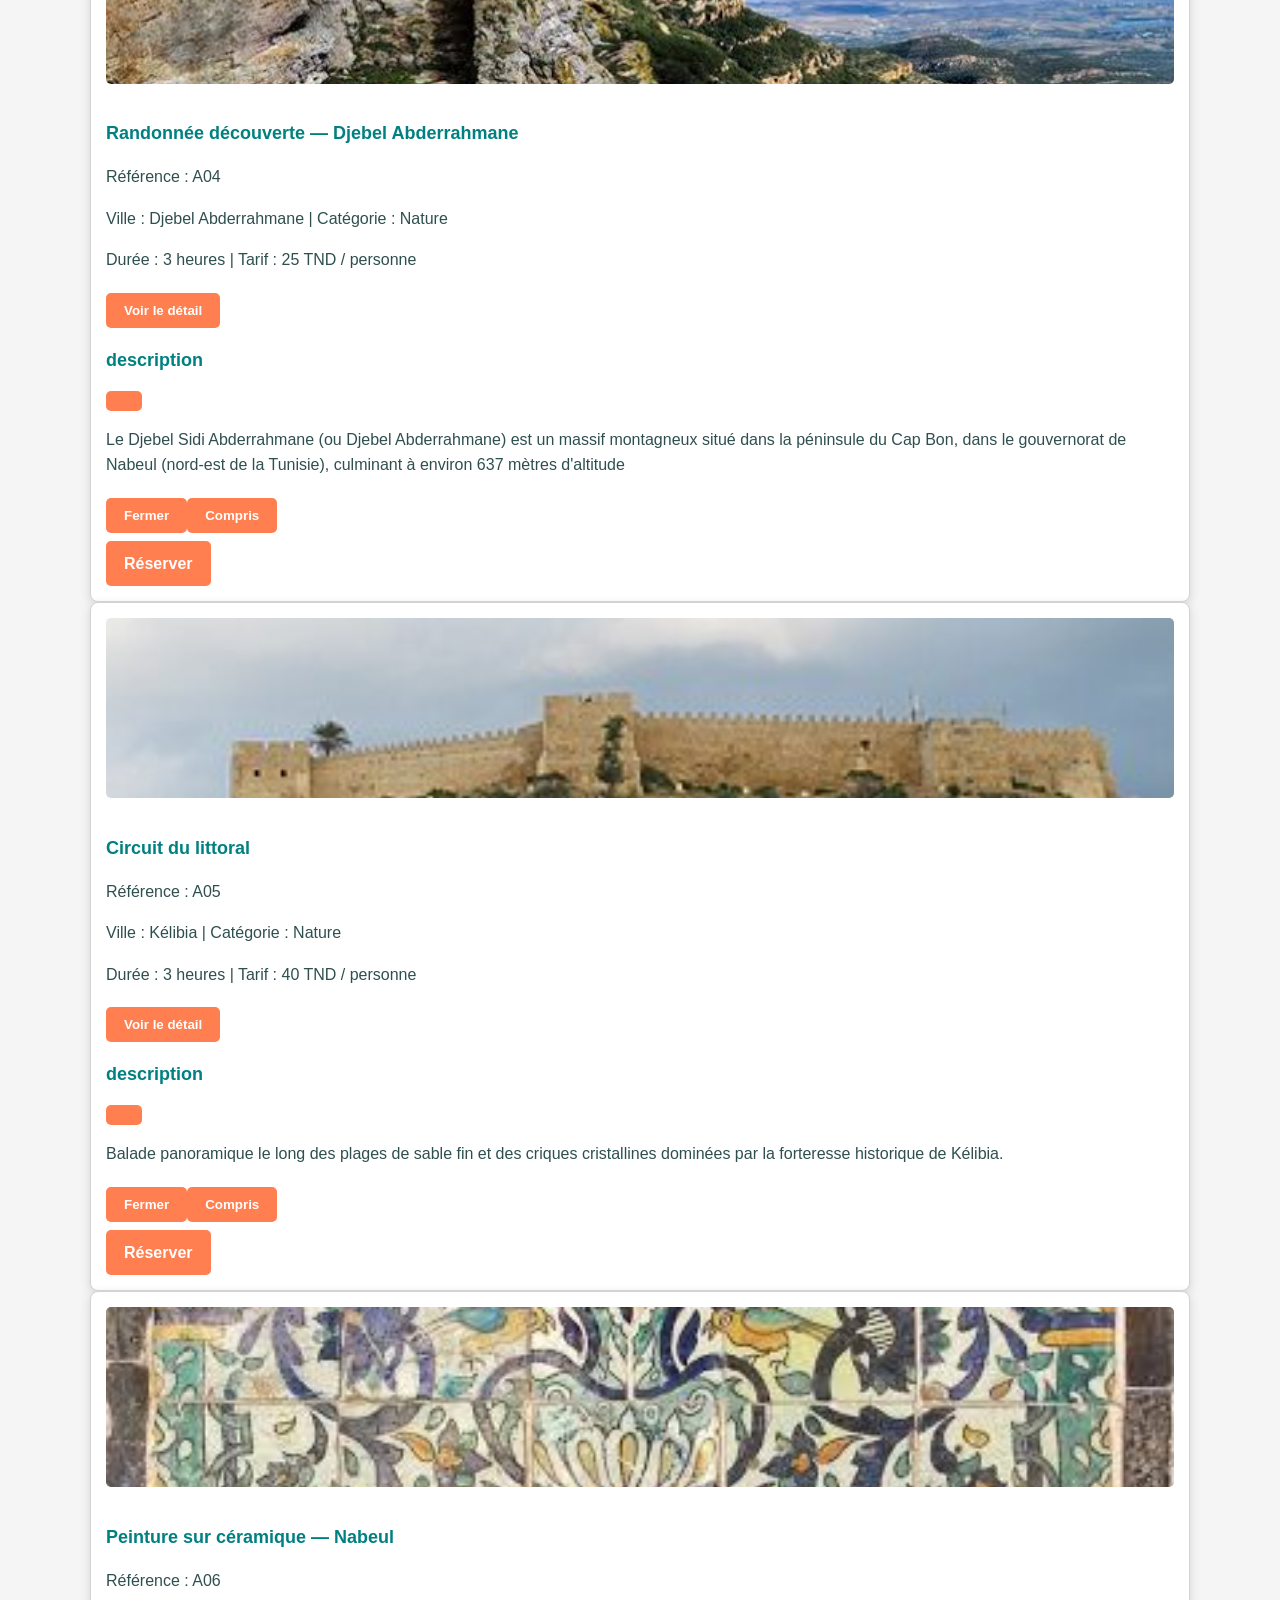
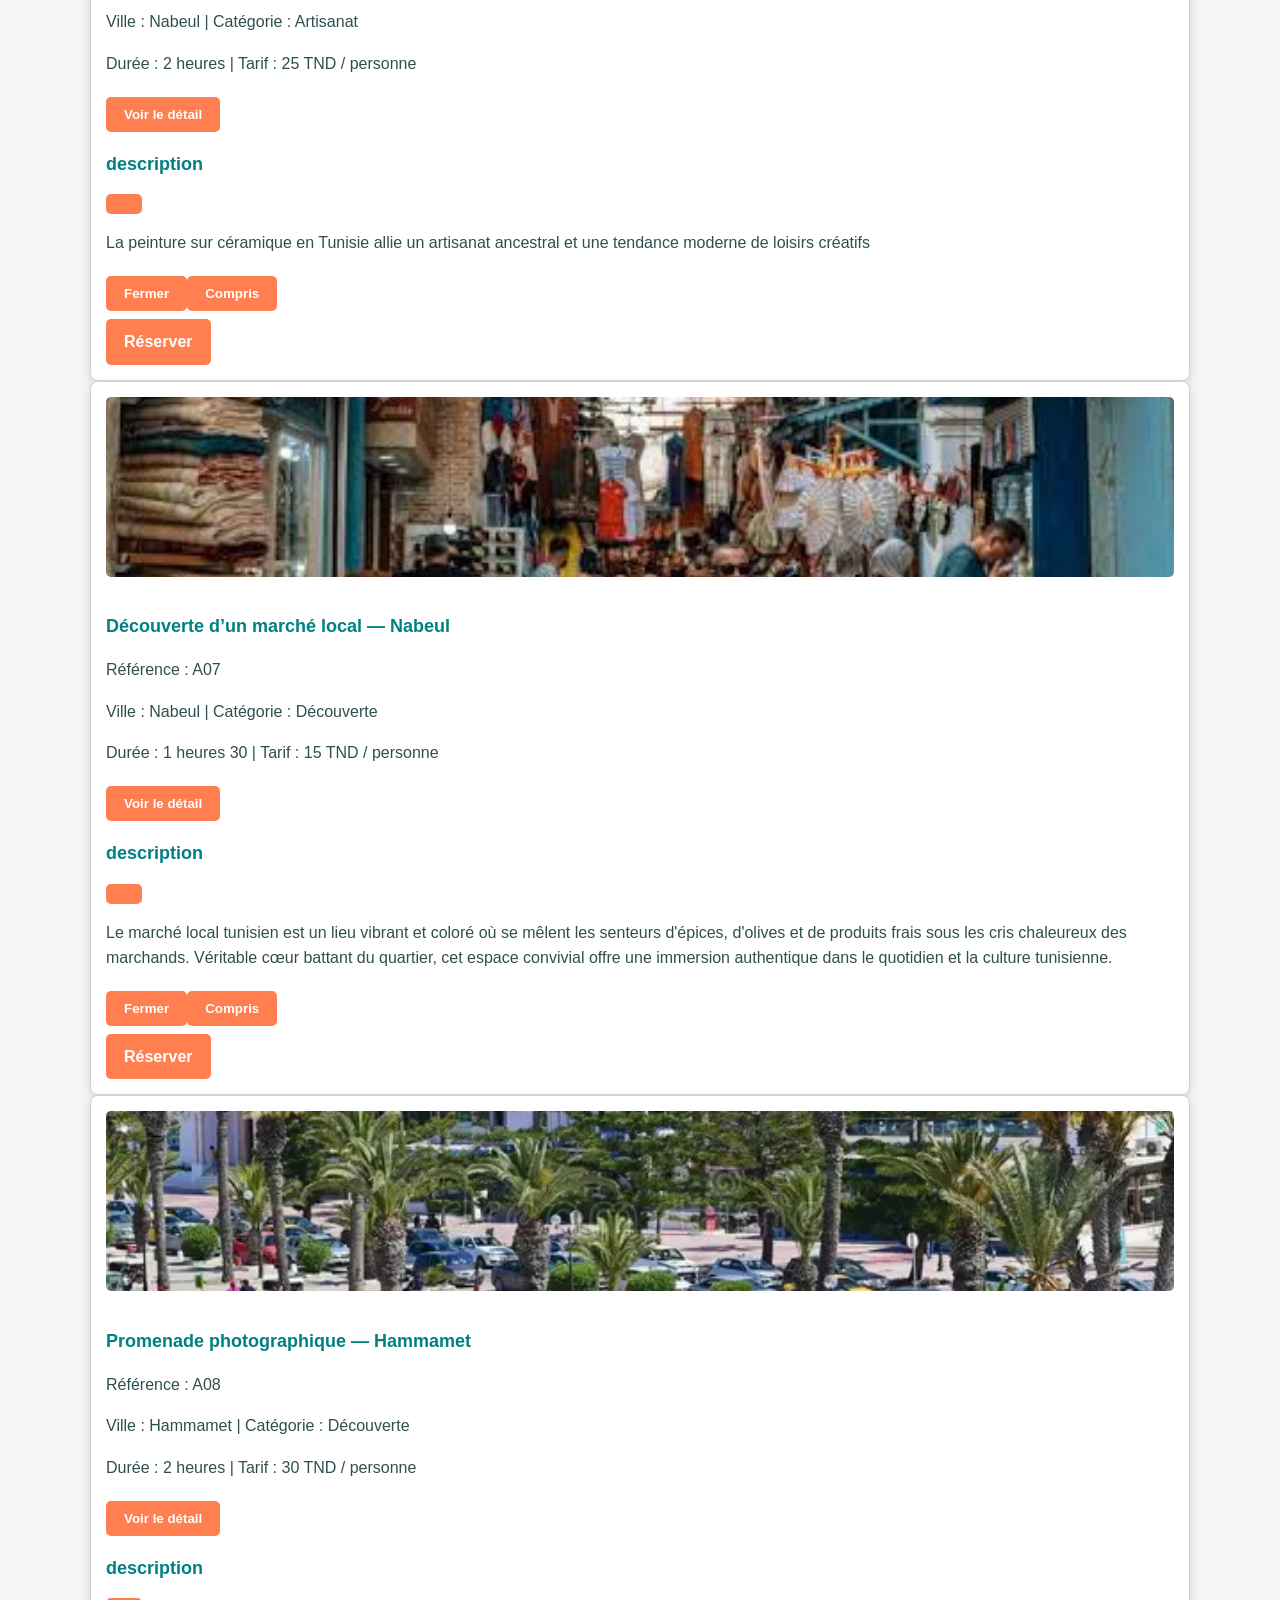
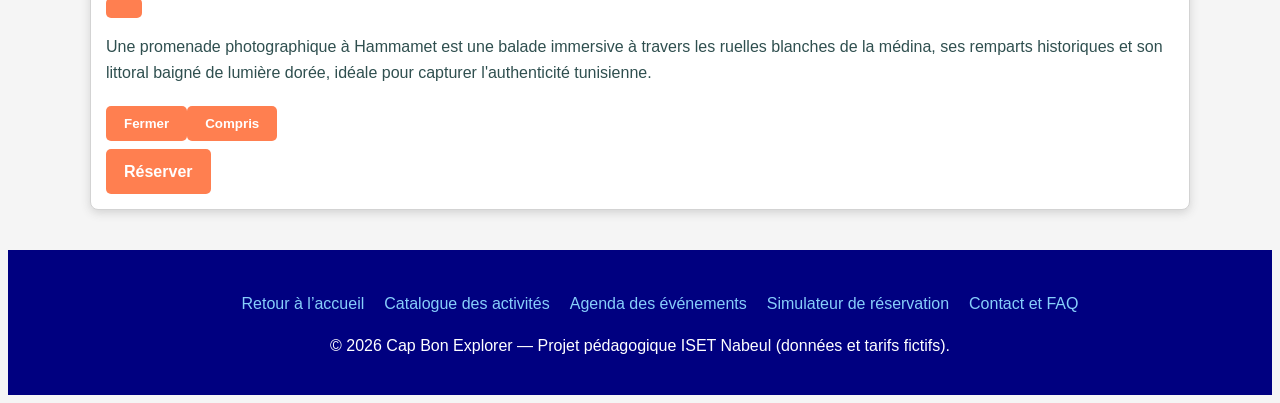
==== commit 76361a9a: "petit fix fi css" ====
--- a/activites.html
+++ b/activites.html
@@ -84,38 +84,46 @@
             <div id="liste-activites" class="row g-4">
                 <div class="col-12 col-md-6 col-lg-3">
                     <article id="A01" class="h-100">
-                        <img src="images/medina nabeul.jpg" class="card-img-top" alt="la médina de Nabeul">
-                        <h3>Découverte de la médina</h3>
-                        <p>Référence : A01</p>
-                        <p>Ville : Nabeul | Catégorie : Culture</p>
-                        <p>Durée : 2 heures | Tarif : 20 TND / personne</p>
-                        <button class="btn btn-primary" type="button" data-bs-toggle="modal" data-bs-target="#desc1">Voir le détail</button>
-                        <div class="modal fade" id="desc1" tabindex="-1" aria-labelledby="titreModal" aria-hidden="true">
-                            <div class="modal-dialog modal-dialog-centered"><div class="modal-content">
-                                <div class="modal-header"><h3 class="modal-title fs-5" id="titreModal">description</h3><button class="btn-close" type="button" data-bs-dismiss="modal" aria-label="Fermer"></button></div>
-                                <div class="modal-body"><p>Parcourez les ruelles animées du centre historique de Nabeul, ses souks traditionnels et son patrimoine architectural authentique.</p></div>
-                                <div class="modal-footer"><button class="btn btn-secondary" type="button" data-bs-dismiss="modal">Fermer</button><button class="btn btn-primary" type="button" data-bs-dismiss="modal">Compris</button></div>
-                            </div></div>
-                        </div>
-                        <a href="reservation.html">Réserver</a>
+                        <div class="card-body d-flex flex-column">
+                            <img src="images/medina nabeul.jpg" class="card-img-top" alt="la médina de Nabeul">
+                            <h3>Découverte de la médina</h3>
+                            <p>Référence : A01</p>
+                            <p>Ville : Nabeul | Catégorie : Culture</p>
+                            <p>Durée : 2 heures | Tarif : 20 TND / personne</p>
+                            <button class="btn btn-primary" type="button" data-bs-toggle="modal" data-bs-target="#desc1">Voir le détail</button>
+                            <div class="modal fade" id="desc1" tabindex="-1" aria-labelledby="titreModal" aria-hidden="true">
+                                <div class="modal-dialog modal-dialog-centered">
+                                    <div class="modal-content">
+                                        <div class="modal-header"><h3 class="modal-title fs-5" id="titreModal">description</h3><button class="btn-close" type="button" data-bs-dismiss="modal" aria-label="Fermer"></button></div>
+                                        <div class="modal-body"><p>Parcourez les ruelles animées du centre historique de Nabeul, ses souks traditionnels et son patrimoine architectural authentique.</p></div>
+                                        <div class="modal-footer"><button class="btn btn-secondary" type="button" data-bs-dismiss="modal">Fermer</button><button class="btn btn-primary" type="button" data-bs-dismiss="modal">Compris</button></div>
+                                    </div>
+                                </div>
+                            </div>
+                            <a href="reservation.html">Réserver</a>
+                        </div> 
                     </article>
                 </div>
                 <div class="col-12 col-md-6 col-lg-3">
                     <article id="A02" class="h-100">
-                        <img src="images/poterie nabeul.jpg" class="card-img-top" alt="Artisan potier façonnant l'argile à Nabeul">
-                        <h3>Atelier d’initiation à la poterie</h3>
-                        <p>Référence : A02</p>
-                        <p>Ville : Nabeul | Catégorie : Artisanat</p>
-                        <p>Durée : 1 heures 30 | Tarif : 35 TND / personne</p>
-                        <button class="btn btn-primary" type="button" data-bs-toggle="modal" data-bs-target="#desc2">Voir le détail</button>
-                        <div class="modal fade" id="desc2" tabindex="-1" aria-labelledby="titreModal" aria-hidden="true">
-                            <div class="modal-dialog modal-dialog-centered"><div class="modal-content">
-                                <div class="modal-header"><h3 class="modal-title fs-5" id="titreModal">description</h3><button class="btn-close" type="button" data-bs-dismiss="modal" aria-label="Fermer"></button></div>
-                                <div class="modal-body"><p>Initiez-vous au tournage et à la décoration céramique aux côtés d'un maître artisan dans un atelier traditionnel nabeulien.</p></div>
-                                <div class="modal-footer"><button class="btn btn-secondary" type="button" data-bs-dismiss="modal">Fermer</button><button class="btn btn-primary" type="button" data-bs-dismiss="modal">Compris</button></div>
-                            </div></div>
-                        </div>
-                        <a href="reservation.html">Réserver</a>
+                        <div class="card-body d-flex flex-column">
+                            <img src="images/poterie nabeul.jpg" class="card-img-top" alt="Artisan potier façonnant l'argile à Nabeul">
+                            <h3>Atelier d’initiation à la poterie</h3>
+                            <p>Référence : A02</p>
+                            <p>Ville : Nabeul | Catégorie : Artisanat</p>
+                            <p>Durée : 1 heures 30 | Tarif : 35 TND / personne</p>
+                            <button class="btn btn-primary" type="button" data-bs-toggle="modal" data-bs-target="#desc2">Voir le détail</button>
+                            <div class="modal fade" id="desc2" tabindex="-1" aria-labelledby="titreModal" aria-hidden="true">
+                                <div class="modal-dialog modal-dialog-centered">
+                                    <div class="modal-content">
+                                        <div class="modal-header"><h3 class="modal-title fs-5" id="titreModal">description</h3><button class="btn-close" type="button" data-bs-dismiss="modal" aria-label="Fermer"></button></div>
+                                        <div class="modal-body"><p>Initiez-vous au tournage et à la décoration céramique aux côtés d'un maître artisan dans un atelier traditionnel nabeulien.</p></div>
+                                        <div class="modal-footer"><button class="btn btn-secondary" type="button" data-bs-dismiss="modal">Fermer</button><button class="btn btn-primary" type="button" data-bs-dismiss="modal">Compris</button></div>
+                                    </div>
+                                </div>
+                            </div>
+                            <a href="reservation.html">Réserver</a>
+                        </div>
                     </article>
                 </div>
                 <div class="col-12 col-md-6 col-lg-3">
@@ -128,14 +136,16 @@
                             <p>Durée : 2 heures 30 | Tarif : 30 TND / personne</p>
                             <button class="btn btn-primary" type="button" data-bs-toggle="modal" data-bs-target="#desc3">Voir le détail</button>
                             <div class="modal fade" id="desc3" tabindex="-1" aria-labelledby="titreModal" aria-hidden="true">
-                                <div class="modal-dialog modal-dialog-centered"><div class="modal-content">
-                                    <div class="modal-header"><h3 class="modal-title fs-5" id="titreModal">description</h3><button class="btn-close" type="button" data-bs-dismiss="modal" aria-label="Fermer"></button></div>
-                                    <div class="modal-body"><p>Visite guidée de l'unique cité punique conservée dans son état d'origine, classée au patrimoine mondial de l'UNESCO face à la mer.</p></div>
-                                    <div class="modal-footer"><button class="btn btn-secondary" type="button" data-bs-dismiss="modal">Fermer</button><button class="btn btn-primary" type="button" data-bs-dismiss="modal">Compris</button></div>
-                                </div>
-                            </div></div>
-                        </div>
-                        <a href="reservation.html">Réserver</a>
+                                <div class="modal-dialog modal-dialog-centered">
+                                    <div class="modal-content">
+                                        <div class="modal-header"><h3 class="modal-title fs-5" id="titreModal">description</h3><button class="btn-close" type="button" data-bs-dismiss="modal" aria-label="Fermer"></button></div>
+                                        <div class="modal-body"><p>Visite guidée de l'unique cité punique conservée dans son état d'origine, classée au patrimoine mondial de l'UNESCO face à la mer.</p></div>
+                                        <div class="modal-footer"><button class="btn btn-secondary" type="button" data-bs-dismiss="modal">Fermer</button><button class="btn btn-primary" type="button" data-bs-dismiss="modal">Compris</button></div>
+                                    </div>
+                                </div>
+                            </div>
+                            <a href="reservation.html">Réserver</a>
+                        </div>
                     </article>
                 </div>
                 <div class="col-12 col-md-6 col-lg-3">
@@ -148,14 +158,16 @@
                             <p>Durée : 3 heures | Tarif : 25 TND / personne</p>
                             <button class="btn btn-primary" type="button" data-bs-toggle="modal" data-bs-target="#desc4">Voir le détail</button>
                             <div class="modal fade" id="desc4" tabindex="-1" aria-labelledby="titreModal" aria-hidden="true">
-                                <div class="modal-dialog modal-dialog-centered"><div class="modal-content">
-                                    <div class="modal-header"><h3 class="modal-title fs-5" id="titreModal">description</h3><button class="btn-close" type="button" data-bs-dismiss="modal" aria-label="Fermer"></button></div>
-                                    <div class="modal-body"><p>Le Djebel Sidi Abderrahmane (ou Djebel Abderrahmane) est un massif montagneux situé dans la péninsule du Cap Bon, dans le gouvernorat de Nabeul (nord-est de la Tunisie), culminant à environ 637 mètres d'altitude</p></div>
-                                    <div class="modal-footer"><button class="btn btn-secondary" type="button" data-bs-dismiss="modal">Fermer</button><button class="btn btn-primary" type="button" data-bs-dismiss="modal">Compris</button></div>
-                                </div></div>
-                            </div>
-                        </div>
-                        <a href="reservation.html">Réserver</a> 
+                                <div class="modal-dialog modal-dialog-centered">
+                                    <div class="modal-content">
+                                        <div class="modal-header"><h3 class="modal-title fs-5" id="titreModal">description</h3><button class="btn-close" type="button" data-bs-dismiss="modal" aria-label="Fermer"></button></div>
+                                        <div class="modal-body"><p>Le Djebel Sidi Abderrahmane (ou Djebel Abderrahmane) est un massif montagneux situé dans la péninsule du Cap Bon, dans le gouvernorat de Nabeul (nord-est de la Tunisie), culminant à environ 637 mètres d'altitude</p></div>
+                                        <div class="modal-footer"><button class="btn btn-secondary" type="button" data-bs-dismiss="modal">Fermer</button><button class="btn btn-primary" type="button" data-bs-dismiss="modal">Compris</button></div>
+                                    </div>
+                                </div>
+                            </div>
+                            <a href="reservation.html">Réserver</a> 
+                        </div>
                     </article>
                 </div>
                 <div class="col-12 col-md-6 col-lg-3">
@@ -168,14 +180,16 @@
                             <p>Durée : 3 heures | Tarif : 40 TND / personne</p>
                             <button class="btn btn-primary" type="button" data-bs-toggle="modal" data-bs-target="#desc5">Voir le détail</button>
                             <div class="modal fade" id="desc5" tabindex="-1" aria-labelledby="titreModal" aria-hidden="true">
-                                <div class="modal-dialog modal-dialog-centered"><div class="modal-content">
-                                    <div class="modal-header"><h3 class="modal-title fs-5" id="titreModal">description</h3><button class="btn-close" type="button" data-bs-dismiss="modal" aria-label="Fermer"></button></div>
-                                    <div class="modal-body"><p>Balade panoramique le long des plages de sable fin et des criques cristallines dominées par la forteresse historique de Kélibia.</p></div>
-                                    <div class="modal-footer"><button class="btn btn-secondary" type="button" data-bs-dismiss="modal">Fermer</button><button class="btn btn-primary" type="button" data-bs-dismiss="modal">Compris</button></div>
-                                </div></div>
-                            </div>
-                        </div>
-                        <a href="reservation.html">Réserver</a>
+                                <div class="modal-dialog modal-dialog-centered">
+                                    <div class="modal-content">
+                                        <div class="modal-header"><h3 class="modal-title fs-5" id="titreModal">description</h3><button class="btn-close" type="button" data-bs-dismiss="modal" aria-label="Fermer"></button></div>
+                                        <div class="modal-body"><p>Balade panoramique le long des plages de sable fin et des criques cristallines dominées par la forteresse historique de Kélibia.</p></div>
+                                        <div class="modal-footer"><button class="btn btn-secondary" type="button" data-bs-dismiss="modal">Fermer</button><button class="btn btn-primary" type="button" data-bs-dismiss="modal">Compris</button></div>
+                                    </div>
+                                </div>
+                            </div>
+                            <a href="reservation.html">Réserver</a>
+                        </div>
                     </article>
                 </div>
                 <div class="col-12 col-md-6 col-lg-3">
@@ -188,17 +202,20 @@
                             <p>Durée : 2 heures | Tarif : 25 TND / personne</p>
                             <button class="btn btn-primary" type="button" data-bs-toggle="modal" data-bs-target="#desc6">Voir le détail</button>
                             <div class="modal fade" id="desc6" tabindex="-1" aria-labelledby="titreModal" aria-hidden="true">
-                                <div class="modal-dialog modal-dialog-centered"><div class="modal-content">
-                                    <div class="modal-header"><h3 class="modal-title fs-5" id="titreModal">description</h3><button class="btn-close" type="button" data-bs-dismiss="modal" aria-label="Fermer"></button></div>
-                                    <div class="modal-body"><p>La peinture sur céramique en Tunisie allie un artisanat ancestral et une tendance moderne de loisirs créatifs</p></div>
-                                    <div class="modal-footer"><button class="btn btn-secondary" type="button" data-bs-dismiss="modal">Fermer</button><button class="btn btn-primary" type="button" data-bs-dismiss="modal">Compris</button></div>
-                                </div></div>
-                            </div>
-                            <a href="reservation.html">Réserver</a>
-                        </article>
-                    </div>
-                    <div class="col-12 col-md-6 col-lg-3">
-                        <article id="A07" class="h-100">
+                                <div class="modal-dialog modal-dialog-centered">
+                                    <div class="modal-content">
+                                        <div class="modal-header"><h3 class="modal-title fs-5" id="titreModal">description</h3><button class="btn-close" type="button" data-bs-dismiss="modal" aria-label="Fermer"></button></div>
+                                        <div class="modal-body"><p>La peinture sur céramique en Tunisie allie un artisanat ancestral et une tendance moderne de loisirs créatifs</p></div>
+                                        <div class="modal-footer"><button class="btn btn-secondary" type="button" data-bs-dismiss="modal">Fermer</button><button class="btn btn-primary" type="button" data-bs-dismiss="modal">Compris</button></div>
+                                    </div>
+                                </div>
+                            </div>
+                            <a href="reservation.html">Réserver</a>
+                        </div>
+                    </article>
+                </div>
+                <div class="col-12 col-md-6 col-lg-3">
+                    <article id="A07" class="h-100">
                         <img src="images/marche local.jpg" class="card-img-top" alt="Marché local de Nabeul">
                         <div class="card-body d-flex flex-column">
                             <h3>Découverte d’un marché local — Nabeul</h3>
@@ -207,34 +224,40 @@
                             <p>Durée : 1 heures 30 | Tarif : 15 TND / personne</p>
                             <button class="btn btn-primary" type="button" data-bs-toggle="modal" data-bs-target="#desc7">Voir le détail</button>
                             <div class="modal fade" id="desc7" tabindex="-1" aria-labelledby="titreModal" aria-hidden="true">
-                                <div class="modal-dialog modal-dialog-centered"><div class="modal-content">
-                                    <div class="modal-header"><h3 class="modal-title fs-5" id="titreModal">description</h3><button class="btn-close" type="button" data-bs-dismiss="modal" aria-label="Fermer"></button></div>
-                                    <div class="modal-body"><p>Le marché local tunisien est un lieu vibrant et coloré où se mêlent les senteurs d'épices, d'olives et de produits frais sous les cris chaleureux des marchands. Véritable cœur battant du quartier, cet espace convivial offre une immersion authentique dans le quotidien et la culture tunisienne.</p></div>
-                                    <div class="modal-footer"><button class="btn btn-secondary" type="button" data-bs-dismiss="modal">Fermer</button><button class="btn btn-primary" type="button" data-bs-dismiss="modal">Compris</button></div>
-                                </div></div>
-                            </div>
-                            <a href="reservation.html">Réserver</a>
-            </article>
-            </div>
-            <div class="col-12 col-md-6 col-lg-3">
-            <article id="A08" class="h-100">
+                                <div class="modal-dialog modal-dialog-centered">
+                                    <div class="modal-content">
+                                        <div class="modal-header"><h3 class="modal-title fs-5" id="titreModal">description</h3><button class="btn-close" type="button" data-bs-dismiss="modal" aria-label="Fermer"></button></div>
+                                        <div class="modal-body"><p>Le marché local tunisien est un lieu vibrant et coloré où se mêlent les senteurs d'épices, d'olives et de produits frais sous les cris chaleureux des marchands. Véritable cœur battant du quartier, cet espace convivial offre une immersion authentique dans le quotidien et la culture tunisienne.</p></div>
+                                        <div class="modal-footer"><button class="btn btn-secondary" type="button" data-bs-dismiss="modal">Fermer</button><button class="btn btn-primary" type="button" data-bs-dismiss="modal">Compris</button></div>
+                                    </div>
+                                </div>
+                            </div>
+                            <a href="reservation.html">Réserver</a>
+                        </div>
+                    </article>
+                </div>
+                <div class="col-12 col-md-6 col-lg-3">
+                    <article id="A08" class="h-100">
                         <img src="images/Promenade photographique.webp" class="card-img-top" alt="Promenade photographique à Hammamet">
-                        <div class="card-body d-flex flex-column">
-                            <h3>Promenade photographique — Hammamet</h3>
-                            <p>Référence : A08</p>
-                            <p>Ville : Hammamet | Catégorie : Découverte</p>
-                            <p>Durée : 2 heures | Tarif : 30 TND / personne</p>
-                            <button class="btn btn-primary" type="button" data-bs-toggle="modal" data-bs-target="#desc8">Voir le détail</button>
-                            <div class="modal fade" id="desc8" tabindex="-1" aria-labelledby="titreModal" aria-hidden="true">
-                                <div class="modal-dialog modal-dialog-centered"><div class="modal-content">
-                                    <div class="modal-header"><h3 class="modal-title fs-5" id="titreModal">description</h3><button class="btn-close" type="button" data-bs-dismiss="modal" aria-label="Fermer"></button></div>
-                                    <div class="modal-body"><p>Une promenade photographique à Hammamet est une balade immersive à travers les ruelles blanches de la médina, ses remparts historiques et son littoral baigné de lumière dorée, idéale pour capturer l'authenticité tunisienne.</p></div>
-                                    <div class="modal-footer"><button class="btn btn-secondary" type="button" data-bs-dismiss="modal">Fermer</button><button class="btn btn-primary" type="button" data-bs-dismiss="modal">Compris</button></div>
-                                </div></div>
-                            </div>
-                            <a href="reservation.html">Réserver</a>
-            </article>
-            </div>
+                            <div class="card-body d-flex flex-column">
+                                <h3>Promenade photographique — Hammamet</h3>
+                                <p>Référence : A08</p>
+                                <p>Ville : Hammamet | Catégorie : Découverte</p>
+                                <p>Durée : 2 heures | Tarif : 30 TND / personne</p>
+                                <button class="btn btn-primary" type="button" data-bs-toggle="modal" data-bs-target="#desc8">Voir le détail</button>
+                                <div class="modal fade" id="desc8" tabindex="-1" aria-labelledby="titreModal" aria-hidden="true">
+                                    <div class="modal-dialog modal-dialog-centered">
+                                        <div class="modal-content">
+                                            <div class="modal-header"><h3 class="modal-title fs-5" id="titreModal">description</h3><button class="btn-close" type="button" data-bs-dismiss="modal" aria-label="Fermer"></button></div>
+                                            <div class="modal-body"><p>Une promenade photographique à Hammamet est une balade immersive à travers les ruelles blanches de la médina, ses remparts historiques et son littoral baigné de lumière dorée, idéale pour capturer l'authenticité tunisienne.</p></div>
+                                            <div class="modal-footer"><button class="btn btn-secondary" type="button" data-bs-dismiss="modal">Fermer</button><button class="btn btn-primary" type="button" data-bs-dismiss="modal">Compris</button></div>
+                                        </div>
+                                    </div>
+                                </div>
+                                <a href="reservation.html">Réserver</a>
+                            </div>
+                    </article>
+                </div>
             </div>
         </section>
     </main>
--- a/css/style.css
+++ b/css/style.css
@@ -11,50 +11,11 @@
   color: darkslategray;
   line-height: 1.6;
 }
-img {
-  max-width: 100%;
-  height: auto;
-  display: block;
-}
 a {
   color: navy;
   text-decoration: none;
 }
-header {
-  background-color: white;
-  border-bottom: 3px solid coral;
-  padding: 15px 5%;
-  display: flex;
-  justify-content: space-between;
-  align-items: center;
-  flex-wrap: wrap;
-}
-header nav { width: 100%; background: transparent !important; }
-header nav ul { margin-left: auto; }
-header div a {
-  display: flex;
-  align-items: center;
-  gap: 10px;
-  font-size: 22px;
-  font-weight: bold;
-  color: navy;
-}
-header nav ul {
-  list-style: none;
-  display: flex;
-  gap: 10px;
-  flex-wrap: wrap;
-}
-header nav a {
-  padding: 8px 14px;
-  border-radius: 5px;
-  font-weight: bold;
-  color: darkslategray;
-}
-header nav a:hover {
-  background-color: aliceblue;
-  color: navy;
-}
+
 main {
   width: 90%;
   max-width: 1100px;
@@ -96,12 +57,7 @@
   cursor: pointer;
   margin-top: 8px;
 }
-button:hover,
-article a:hover,
-aside a:hover,
-main section:first-child a:hover {
-  background-color: orangered;
-}
+
 article {
   background-color: white;
   border: 1px solid lightgray;
@@ -156,26 +112,13 @@
   border-radius: 4px;
   font-size: 15px;
 }
-table {
-  width: 100%;
-  border-collapse: collapse;
-  background-color: white;
-}
+
 caption {
   font-weight: bold;
   margin-bottom: 10px;
   text-align: left;
 }
-th,
-td {
-  padding: 10px;
-  text-align: left;
-  border: 1px solid lightgray;
-}
-thead {
-  background-color: navy;
-  color: white;
-}
+
 details {
   background-color: white;
   border: 1px solid lightgray;
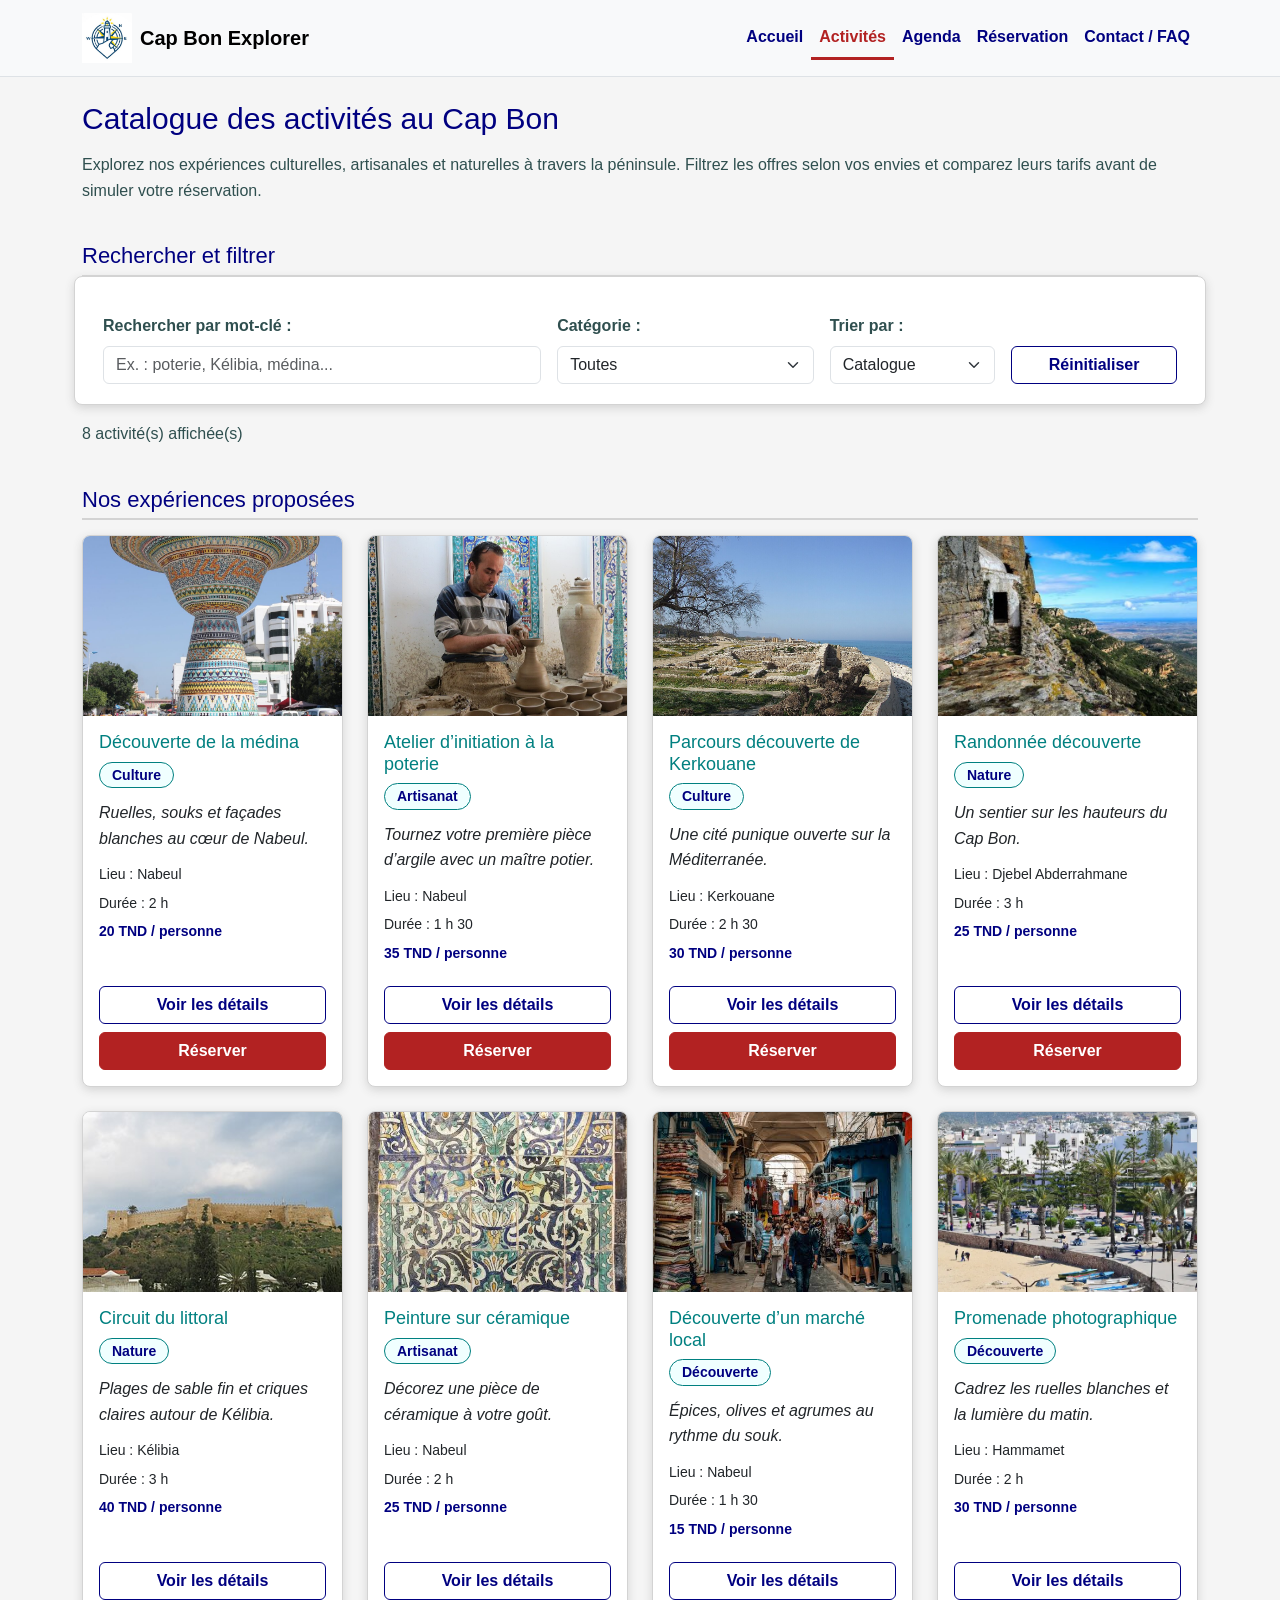
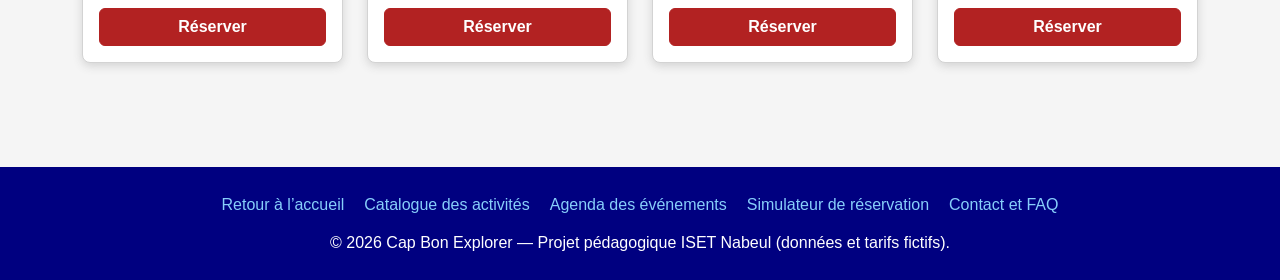
==== commit a9e9ddf3: "js w fix des fautes" ====
--- a/activites.html
+++ b/activites.html
@@ -3,25 +3,25 @@
 <head>
     <meta charset="UTF-8">
     <meta name="viewport" content="width=device-width, initial-scale=1.0">
+    <title>Cap Bon Explorer — Catalogue des activités</title>
     <link rel="stylesheet" href="bootstrap/bootstrap.min.css">
     <link rel="stylesheet" href="css/style.css">
-    <title>Cap Bon Explorer — Catalogue des activités</title>
 </head>
 <body>
     <header>
         <nav class="navbar navbar-expand-lg bg-body-tertiary border-bottom">
             <div class="container">
-                <div class="navbar-brand d-flex align-items-center gap-2">
+                <a class="navbar-brand d-flex align-items-center gap-2 fw-bold" href="index.html">
                     <img src="images/logo.jpg" alt="Logo Cap Bon Explorer" class="wiw">
-                </div>
-                <a class="navbar-brand fw-bold" href="index.html">Cap Bon Explorer</a>
+                    <span>Cap Bon Explorer</span>
+                </a>
                 <button class="navbar-toggler" type="button" data-bs-toggle="collapse" data-bs-target="#CapBonExplorer" aria-controls="CapBonExplorer" aria-expanded="false" aria-label="Afficher la navigation">
                     <span class="navbar-toggler-icon"></span>
                 </button>
                 <div class="collapse navbar-collapse" id="CapBonExplorer">
                     <ul class="navbar-nav ms-auto">
-                        <li class="nav-item"><a class="nav-link active" href="index.html">Accueil</a></li>
-                        <li class="nav-item"><a class="nav-link" href="activites.html">Activités</a></li>
+                        <li class="nav-item"><a class="nav-link" href="index.html">Accueil</a></li>
+                        <li class="nav-item"><a class="nav-link active" href="activites.html" aria-current="page">Activités</a></li>
                         <li class="nav-item"><a class="nav-link" href="agenda.html">Agenda</a></li>
                         <li class="nav-item"><a class="nav-link" href="reservation.html">Réservation</a></li>
                         <li class="nav-item"><a class="nav-link" href="contact.html">Contact / FAQ</a></li>
@@ -30,239 +30,70 @@
             </div>
         </nav>
     </header>
-    <main>
+    <main class="container py-4">
         <section>
             <h1>Catalogue des activités au Cap Bon</h1>
             <p>
-                Explorez nos expériences culturelles, artisanales, naturelles et gastronomiques à travers la péninsule. 
+                Explorez nos expériences culturelles, artisanales et naturelles à travers la péninsule.
                 Filtrez les offres selon vos envies et comparez leurs tarifs avant de simuler votre réservation.
             </p>
         </section>
         <section>
             <h2>Rechercher et filtrer</h2>
-            <form>
-                <div>
-                    <label for="recherche-activite">Rechercher par mot-clé :</label>
-                    <input type="search" id="recherche-activite" name="q" placeholder="Ex. : poterie, Kélibia, médina...">
+            <form id="fFiltre" class="row g-3 align-items-end" novalidate>
+                <div class="col-12 col-md-5">
+                    <label for="q" class="form-label">Rechercher par mot-clé :</label>
+                    <input type="search" class="form-control" id="q" name="q" placeholder="Ex. : poterie, Kélibia, médina..." autocomplete="off">
                 </div>
-                <div>
-                    <label for="filtre-categorie">Catégorie :</label>
-                    <select id="filtre-categorie" name="categorie">
-                        <option value="toutes">Toutes les catégories</option>
+                <div class="col-6 col-md-3">
+                    <label for="cat" class="form-label">Catégorie :</label>
+                    <select id="cat" name="cat" class="form-select">
+                        <option value="Toutes">Toutes</option>
                         <option value="Culture">Culture</option>
                         <option value="Artisanat">Artisanat</option>
                         <option value="Nature">Nature</option>
                         <option value="Découverte">Découverte</option>
                     </select>
                 </div>
-                <div>
-                    <label for="filtre-ville">Ville :</label>
-                    <select id="filtre-ville" name="ville">
-                        <option value="toutes">Toutes les villes</option>
-                        <option value="Nabeul">Nabeul</option>
-                        <option value="Hammamet">Hammamet</option>
-                        <option value="Kélibia">Kélibia</option>
-                        <option value="Kerkouane">Kerkouane</option>
-                        <option value="El Haouaria">El Haouaria</option>
-                        <option value="Korba">Korba</option>
+                <div class="col-6 col-md-2">
+                    <label for="tri" class="form-label">Trier par :</label>
+                    <select id="tri" name="tri" class="form-select">
+                        <option value="def">Catalogue</option>
+                        <option value="asc">Prix croissant</option>
+                        <option value="desc">Prix décroissant</option>
                     </select>
                 </div>
-                <div>
-                    <label for="tri-tarif">Trier par :</label>
-                    <select id="tri-tarif" name="tri">
-                        <option value="defaut">Ordre du catalogue</option>
-                        <option value="prix-asc">Tarif croissant</option>
-                        <option value="prix-desc">Tarif décroissant</option>
-                    </select>
+                <div class="col-12 col-md-2">
+                    <button type="button" id="rst" class="btn btn-outline-primary w-100">Réinitialiser</button>
                 </div>
-                <button type="reset">Réinitialiser les filtres</button>
             </form>
-            <p>8 activités disponibles</p>
+            <p class="mt-3 mb-0" aria-live="polite"><span id="cpt">8</span> activité(s) affichée(s)</p>
+            <div id="vide" class="alert alert-warning d-none mt-3" role="status">Aucune activité trouvée. Modifiez votre recherche ou choisissez une autre catégorie.</div>
         </section>
         <section>
             <h2>Nos expériences proposées</h2>
             <div id="liste-activites" class="row g-4">
-                <div class="col-12 col-md-6 col-lg-3">
-                    <article id="A01" class="h-100">
-                        <div class="card-body d-flex flex-column">
-                            <img src="images/medina nabeul.jpg" class="card-img-top" alt="la médina de Nabeul">
-                            <h3>Découverte de la médina</h3>
-                            <p>Référence : A01</p>
-                            <p>Ville : Nabeul | Catégorie : Culture</p>
-                            <p>Durée : 2 heures | Tarif : 20 TND / personne</p>
-                            <button class="btn btn-primary" type="button" data-bs-toggle="modal" data-bs-target="#desc1">Voir le détail</button>
-                            <div class="modal fade" id="desc1" tabindex="-1" aria-labelledby="titreModal" aria-hidden="true">
-                                <div class="modal-dialog modal-dialog-centered">
-                                    <div class="modal-content">
-                                        <div class="modal-header"><h3 class="modal-title fs-5" id="titreModal">description</h3><button class="btn-close" type="button" data-bs-dismiss="modal" aria-label="Fermer"></button></div>
-                                        <div class="modal-body"><p>Parcourez les ruelles animées du centre historique de Nabeul, ses souks traditionnels et son patrimoine architectural authentique.</p></div>
-                                        <div class="modal-footer"><button class="btn btn-secondary" type="button" data-bs-dismiss="modal">Fermer</button><button class="btn btn-primary" type="button" data-bs-dismiss="modal">Compris</button></div>
-                                    </div>
-                                </div>
-                            </div>
-                            <a href="reservation.html">Réserver</a>
-                        </div> 
-                    </article>
-                </div>
-                <div class="col-12 col-md-6 col-lg-3">
-                    <article id="A02" class="h-100">
-                        <div class="card-body d-flex flex-column">
-                            <img src="images/poterie nabeul.jpg" class="card-img-top" alt="Artisan potier façonnant l'argile à Nabeul">
-                            <h3>Atelier d’initiation à la poterie</h3>
-                            <p>Référence : A02</p>
-                            <p>Ville : Nabeul | Catégorie : Artisanat</p>
-                            <p>Durée : 1 heures 30 | Tarif : 35 TND / personne</p>
-                            <button class="btn btn-primary" type="button" data-bs-toggle="modal" data-bs-target="#desc2">Voir le détail</button>
-                            <div class="modal fade" id="desc2" tabindex="-1" aria-labelledby="titreModal" aria-hidden="true">
-                                <div class="modal-dialog modal-dialog-centered">
-                                    <div class="modal-content">
-                                        <div class="modal-header"><h3 class="modal-title fs-5" id="titreModal">description</h3><button class="btn-close" type="button" data-bs-dismiss="modal" aria-label="Fermer"></button></div>
-                                        <div class="modal-body"><p>Initiez-vous au tournage et à la décoration céramique aux côtés d'un maître artisan dans un atelier traditionnel nabeulien.</p></div>
-                                        <div class="modal-footer"><button class="btn btn-secondary" type="button" data-bs-dismiss="modal">Fermer</button><button class="btn btn-primary" type="button" data-bs-dismiss="modal">Compris</button></div>
-                                    </div>
-                                </div>
-                            </div>
-                            <a href="reservation.html">Réserver</a>
-                        </div>
-                    </article>
-                </div>
-                <div class="col-12 col-md-6 col-lg-3">
-                    <article id="A03" class="h-100">
-                        <img src="images/kerkouane.jpg" class="card-img-top" alt="Vestiges de la cité punique de Kerkouane">
-                        <div class="card-body d-flex flex-column">
-                            <h3>Parcours découverte de Kerkouane</h3>
-                            <p>Référence : A03</p>
-                            <p>Ville : Kerkouane | Catégorie : Culture</p>
-                            <p>Durée : 2 heures 30 | Tarif : 30 TND / personne</p>
-                            <button class="btn btn-primary" type="button" data-bs-toggle="modal" data-bs-target="#desc3">Voir le détail</button>
-                            <div class="modal fade" id="desc3" tabindex="-1" aria-labelledby="titreModal" aria-hidden="true">
-                                <div class="modal-dialog modal-dialog-centered">
-                                    <div class="modal-content">
-                                        <div class="modal-header"><h3 class="modal-title fs-5" id="titreModal">description</h3><button class="btn-close" type="button" data-bs-dismiss="modal" aria-label="Fermer"></button></div>
-                                        <div class="modal-body"><p>Visite guidée de l'unique cité punique conservée dans son état d'origine, classée au patrimoine mondial de l'UNESCO face à la mer.</p></div>
-                                        <div class="modal-footer"><button class="btn btn-secondary" type="button" data-bs-dismiss="modal">Fermer</button><button class="btn btn-primary" type="button" data-bs-dismiss="modal">Compris</button></div>
-                                    </div>
-                                </div>
-                            </div>
-                            <a href="reservation.html">Réserver</a>
-                        </div>
-                    </article>
-                </div>
-                <div class="col-12 col-md-6 col-lg-3">
-                    <article id="A04" class="h-100">
-                        <img src="images/Djebel Abderrahmane.jpg" class="card-img-top" alt="Djebel Abderrahmane">
-                        <div class="card-body d-flex flex-column">
-                            <h3>Randonnée découverte — Djebel Abderrahmane</h3>
-                            <p>Référence : A04</p>
-                            <p>Ville : Djebel Abderrahmane | Catégorie : Nature</p>
-                            <p>Durée : 3 heures | Tarif : 25 TND / personne</p>
-                            <button class="btn btn-primary" type="button" data-bs-toggle="modal" data-bs-target="#desc4">Voir le détail</button>
-                            <div class="modal fade" id="desc4" tabindex="-1" aria-labelledby="titreModal" aria-hidden="true">
-                                <div class="modal-dialog modal-dialog-centered">
-                                    <div class="modal-content">
-                                        <div class="modal-header"><h3 class="modal-title fs-5" id="titreModal">description</h3><button class="btn-close" type="button" data-bs-dismiss="modal" aria-label="Fermer"></button></div>
-                                        <div class="modal-body"><p>Le Djebel Sidi Abderrahmane (ou Djebel Abderrahmane) est un massif montagneux situé dans la péninsule du Cap Bon, dans le gouvernorat de Nabeul (nord-est de la Tunisie), culminant à environ 637 mètres d'altitude</p></div>
-                                        <div class="modal-footer"><button class="btn btn-secondary" type="button" data-bs-dismiss="modal">Fermer</button><button class="btn btn-primary" type="button" data-bs-dismiss="modal">Compris</button></div>
-                                    </div>
-                                </div>
-                            </div>
-                            <a href="reservation.html">Réserver</a> 
-                        </div>
-                    </article>
-                </div>
-                <div class="col-12 col-md-6 col-lg-3">
-                    <article id="A05" class="h-100">
-                        <img src="images/littoral kelibia.JPG" class="card-img-top" alt="Fort historique et côte turquoise de Kélibia">
-                        <div class="card-body d-flex flex-column">
-                            <h3>Circuit du littoral</h3>
-                            <p>Référence : A05</p>
-                            <p>Ville : Kélibia | Catégorie : Nature</p>
-                            <p>Durée : 3 heures | Tarif : 40 TND / personne</p>
-                            <button class="btn btn-primary" type="button" data-bs-toggle="modal" data-bs-target="#desc5">Voir le détail</button>
-                            <div class="modal fade" id="desc5" tabindex="-1" aria-labelledby="titreModal" aria-hidden="true">
-                                <div class="modal-dialog modal-dialog-centered">
-                                    <div class="modal-content">
-                                        <div class="modal-header"><h3 class="modal-title fs-5" id="titreModal">description</h3><button class="btn-close" type="button" data-bs-dismiss="modal" aria-label="Fermer"></button></div>
-                                        <div class="modal-body"><p>Balade panoramique le long des plages de sable fin et des criques cristallines dominées par la forteresse historique de Kélibia.</p></div>
-                                        <div class="modal-footer"><button class="btn btn-secondary" type="button" data-bs-dismiss="modal">Fermer</button><button class="btn btn-primary" type="button" data-bs-dismiss="modal">Compris</button></div>
-                                    </div>
-                                </div>
-                            </div>
-                            <a href="reservation.html">Réserver</a>
-                        </div>
-                    </article>
-                </div>
-                <div class="col-12 col-md-6 col-lg-3">
-                    <article id="A06" class="h-100">
-                        <img src="images/Peinture sur céramique.jpg" class="card-img-top" alt="Peinture sur céramique à Nabeul">
-                        <div class="card-body d-flex flex-column">
-                            <h3>Peinture sur céramique — Nabeul</h3>
-                            <p>Référence : A06</p>
-                            <p>Ville : Nabeul | Catégorie : Artisanat</p>
-                            <p>Durée : 2 heures | Tarif : 25 TND / personne</p>
-                            <button class="btn btn-primary" type="button" data-bs-toggle="modal" data-bs-target="#desc6">Voir le détail</button>
-                            <div class="modal fade" id="desc6" tabindex="-1" aria-labelledby="titreModal" aria-hidden="true">
-                                <div class="modal-dialog modal-dialog-centered">
-                                    <div class="modal-content">
-                                        <div class="modal-header"><h3 class="modal-title fs-5" id="titreModal">description</h3><button class="btn-close" type="button" data-bs-dismiss="modal" aria-label="Fermer"></button></div>
-                                        <div class="modal-body"><p>La peinture sur céramique en Tunisie allie un artisanat ancestral et une tendance moderne de loisirs créatifs</p></div>
-                                        <div class="modal-footer"><button class="btn btn-secondary" type="button" data-bs-dismiss="modal">Fermer</button><button class="btn btn-primary" type="button" data-bs-dismiss="modal">Compris</button></div>
-                                    </div>
-                                </div>
-                            </div>
-                            <a href="reservation.html">Réserver</a>
-                        </div>
-                    </article>
-                </div>
-                <div class="col-12 col-md-6 col-lg-3">
-                    <article id="A07" class="h-100">
-                        <img src="images/marche local.jpg" class="card-img-top" alt="Marché local de Nabeul">
-                        <div class="card-body d-flex flex-column">
-                            <h3>Découverte d’un marché local — Nabeul</h3>
-                            <p>Référence : A07</p>
-                            <p>Ville : Nabeul | Catégorie : Découverte</p>
-                            <p>Durée : 1 heures 30 | Tarif : 15 TND / personne</p>
-                            <button class="btn btn-primary" type="button" data-bs-toggle="modal" data-bs-target="#desc7">Voir le détail</button>
-                            <div class="modal fade" id="desc7" tabindex="-1" aria-labelledby="titreModal" aria-hidden="true">
-                                <div class="modal-dialog modal-dialog-centered">
-                                    <div class="modal-content">
-                                        <div class="modal-header"><h3 class="modal-title fs-5" id="titreModal">description</h3><button class="btn-close" type="button" data-bs-dismiss="modal" aria-label="Fermer"></button></div>
-                                        <div class="modal-body"><p>Le marché local tunisien est un lieu vibrant et coloré où se mêlent les senteurs d'épices, d'olives et de produits frais sous les cris chaleureux des marchands. Véritable cœur battant du quartier, cet espace convivial offre une immersion authentique dans le quotidien et la culture tunisienne.</p></div>
-                                        <div class="modal-footer"><button class="btn btn-secondary" type="button" data-bs-dismiss="modal">Fermer</button><button class="btn btn-primary" type="button" data-bs-dismiss="modal">Compris</button></div>
-                                    </div>
-                                </div>
-                            </div>
-                            <a href="reservation.html">Réserver</a>
-                        </div>
-                    </article>
-                </div>
-                <div class="col-12 col-md-6 col-lg-3">
-                    <article id="A08" class="h-100">
-                        <img src="images/Promenade photographique.webp" class="card-img-top" alt="Promenade photographique à Hammamet">
-                            <div class="card-body d-flex flex-column">
-                                <h3>Promenade photographique — Hammamet</h3>
-                                <p>Référence : A08</p>
-                                <p>Ville : Hammamet | Catégorie : Découverte</p>
-                                <p>Durée : 2 heures | Tarif : 30 TND / personne</p>
-                                <button class="btn btn-primary" type="button" data-bs-toggle="modal" data-bs-target="#desc8">Voir le détail</button>
-                                <div class="modal fade" id="desc8" tabindex="-1" aria-labelledby="titreModal" aria-hidden="true">
-                                    <div class="modal-dialog modal-dialog-centered">
-                                        <div class="modal-content">
-                                            <div class="modal-header"><h3 class="modal-title fs-5" id="titreModal">description</h3><button class="btn-close" type="button" data-bs-dismiss="modal" aria-label="Fermer"></button></div>
-                                            <div class="modal-body"><p>Une promenade photographique à Hammamet est une balade immersive à travers les ruelles blanches de la médina, ses remparts historiques et son littoral baigné de lumière dorée, idéale pour capturer l'authenticité tunisienne.</p></div>
-                                            <div class="modal-footer"><button class="btn btn-secondary" type="button" data-bs-dismiss="modal">Fermer</button><button class="btn btn-primary" type="button" data-bs-dismiss="modal">Compris</button></div>
-                                        </div>
-                                    </div>
-                                </div>
-                                <a href="reservation.html">Réserver</a>
-                            </div>
-                    </article>
+                <noscript><p>Activez JavaScript pour afficher le catalogue des activités.</p></noscript>
+            </div>
+        </section>
+        <div class="modal fade" id="modalDet" tabindex="-1" aria-labelledby="modTitle" aria-hidden="true">
+            <div class="modal-dialog modal-dialog-centered modal-dialog-scrollable">
+                <div class="modal-content">
+                    <div class="modal-header">
+                        <h2 class="modal-title fs-5 border-0 p-0 m-0" id="modTitle">Détails de l’activité</h2>
+                        <button class="btn-close" type="button" data-bs-dismiss="modal" aria-label="Fermer"></button>
+                    </div>
+                    <div class="modal-body" id="modBody"></div>
+                    <div class="modal-footer">
+                        <button class="btn btn-outline-primary" type="button" data-bs-dismiss="modal">Fermer</button>
+                        <a id="modReserver" class="btn btn-primary" href="reservation.html">Réserver</a>
+                    </div>
                 </div>
             </div>
-        </section>
+        </div>
     </main>
     <footer>
-        <nav>
+        <nav aria-label="Navigation secondaire">
             <ul>
                 <li><a href="index.html">Retour à l’accueil</a></li>
                 <li><a href="activites.html">Catalogue des activités</a></li>
@@ -274,6 +105,7 @@
         <p>&copy; 2026 Cap Bon Explorer — Projet pédagogique ISET Nabeul (données et tarifs fictifs).</p>
     </footer>
     <script src="bootstrap/bootstrap.bundle.min.js"></script>
+    <script src="js/app.js"></script>
     <script src="js/activites.js"></script>
 </body>
-</html>+</html>
--- a/css/style.css
+++ b/css/style.css
@@ -1,7 +1,3 @@
-.wiw {
-  height: 50px;
-  width: auto;
-}
 * {
   box-sizing: border-box;
 }
@@ -15,11 +11,8 @@
   color: navy;
   text-decoration: none;
 }
-
-main {
-  width: 90%;
-  max-width: 1100px;
-  margin: 30px auto;
+a:hover {
+  text-decoration: underline;
 }
 section {
   margin-bottom: 40px;
@@ -44,44 +37,126 @@
 p {
   margin-bottom: 12px;
 }
-button,
-article a,
-aside a {
-  display: inline-block;
-  background-color: coral;
-  color: white;
-  font-weight: bold;
-  padding: 10px 18px;
-  border: none;
-  border-radius: 5px;
-  cursor: pointer;
-  margin-top: 8px;
+main ul {
+  padding-left: 20px;
+}
+main li {
+  margin-bottom: 6px;
+}
+.wiw {
+  height: 50px;
+  width: auto;
+}
+.navbar .nav-link {
+  font-weight: bold;
+  color: navy;
+  transition: color 0.3s;
+}
+.navbar .nav-link:hover {
+  color: firebrick;
+}
+.navbar .nav-link.active {
+  color: firebrick;
+  border-bottom: 3px solid firebrick;
+}
+.hero {
+  margin-bottom: 40px;
+}
+#banner {
+  display: block;
+  width: 100%;
+  height: 350px;
+  object-fit: cover;
+  border-radius: 10px 10px 0 0;
+}
+.hero-contenu {
+  background-color: navy;
+  color: white;
+  padding: 25px;
+  border-radius: 0 0 10px 10px;
+}
+.hero h1 {
+  color: white;
 }
 
-article {
+.btn-primary {
+  background-color: firebrick;
+  border-color: firebrick;
+  font-weight: bold;
+  transition: background-color 0.3s;
+}
+.btn-primary:hover {
+  background-color: darkred;
+  border-color: darkred;
+}
+.btn-outline-primary {
+  color: navy;
+  border-color: navy;
+  font-weight: bold;
+  transition: background-color 0.3s, color 0.3s;
+}
+.btn-outline-primary:hover {
+  background-color: navy;
+  border-color: navy;
+  color: white;
+}
+.btn:hover {
+  text-decoration: none;
+}
+.card {
   background-color: white;
   border: 1px solid lightgray;
   border-radius: 8px;
-  padding: 15px;
-}
-article img {
-  width: 100%;
+  box-shadow: 0 3px 10px lightgray;
+  overflow: hidden;
+  transition: box-shadow 0.3s;
+}
+.card:hover {
+  box-shadow: 0 6px 15px gray;
+}
+.card-img-top {
   height: 180px;
   object-fit: cover;
-  border-radius: 5px;
-  margin-bottom: 10px;
-}
-main ul {
-  padding-left: 20px;
-}
-main li {
-  margin-bottom: 8px;
+}
+.categorie {
+  display: inline-block;
+  background-color: azure;
+  color: navy;
+  border: 1px solid teal;
+  border-radius: 20px;
+  padding: 1px 12px;
+  font-size: 14px;
+  font-weight: bold;
+}
+.accroche {
+  font-style: italic;
+}
+.prix {
+  font-weight: bold;
+  color: navy;
+}
+.card ul {
+  padding-left: 0;
+}
+.carousel-item img {
+  height: 340px;
+  object-fit: cover;
+}
+.carousel-caption {
+  background-color: navy;
+  border-radius: 6px;
+  padding: 6px 12px;
+  bottom: 44px;
+}
+.carousel-caption p {
+  margin: 0;
 }
 form {
   background-color: white;
   padding: 20px;
   border: 1px solid lightgray;
   border-radius: 8px;
+  box-shadow: 0 3px 10px lightgray;
 }
 fieldset {
   border: 1px solid lightgray;
@@ -90,53 +165,48 @@
   margin-bottom: 15px;
 }
 legend {
+  float: none;
+  width: auto;
+  font-size: 18px;
   font-weight: bold;
   color: navy;
   padding: 0 5px;
 }
-form div {
-  margin-bottom: 12px;
-}
-label {
-  display: block;
-  font-weight: bold;
-  margin-bottom: 5px;
-}
-
-input,
-select,
-textarea {
-  width: 100%;
-  padding: 8px;
-  border: 1px solid silver;
-  border-radius: 4px;
-  font-size: 15px;
-}
-
+.form-label {
+  font-weight: bold;
+}
+.form-control:focus,
+.form-select:focus {
+  border-color: teal;
+  outline: 2px solid teal;
+  box-shadow: none;
+}
+table {
+  box-shadow: 0 3px 10px lightgray;
+}
 caption {
-  font-weight: bold;
-  margin-bottom: 10px;
-  text-align: left;
-}
-
-details {
-  background-color: white;
-  border: 1px solid lightgray;
-  border-radius: 6px;
-  padding: 12px;
-  margin-bottom: 10px;
-}
-summary {
-  font-weight: bold;
-  color: navy;
-  cursor: pointer;
+  caption-side: top;
+  font-weight: bold;
+  color: darkslategray;
+}
+.accordion-button:not(.collapsed) {
+  background-color: azure;
+  color: navy;
 }
 aside {
   background-color: azure;
   border-left: 5px solid teal;
   padding: 20px;
   border-radius: 6px;
-  margin-top: 25px;
+}
+aside ul {
+  list-style: none;
+  padding-left: 0;
+}
+.total {
+  font-weight: bold;
+  color: navy;
+  font-size: 18px;
 }
 address {
   font-style: normal;
@@ -150,6 +220,7 @@
 }
 footer nav ul {
   list-style: none;
+  padding: 0;
   display: flex;
   justify-content: center;
   gap: 20px;
@@ -163,18 +234,21 @@
   color: white;
   text-decoration: underline;
 }
-input[type="radio"],
-input[type="checkbox"] {
-  width: auto;
-  margin-right: 6px;
-}
-button, article a, aside a, header nav a {
-  transition: background-color 0.25s ease, color 0.25s ease;
-}
-input:focus, select:focus, textarea:focus {
-  outline: none;
-  border-color: teal;
-}
-article, form, table, details {
-  box-shadow: 0 3px 10px lightgray;
-}+footer p {
+  margin-bottom: 0;
+}
+@media (max-width: 576px) {
+  h1 {
+    font-size: 24px;
+  }
+  #banner {
+    height: 220px;
+  }
+  .carousel-item img {
+    height: 220px;
+  }
+  footer nav ul {
+    flex-direction: column;
+    gap: 8px;
+  }
+}
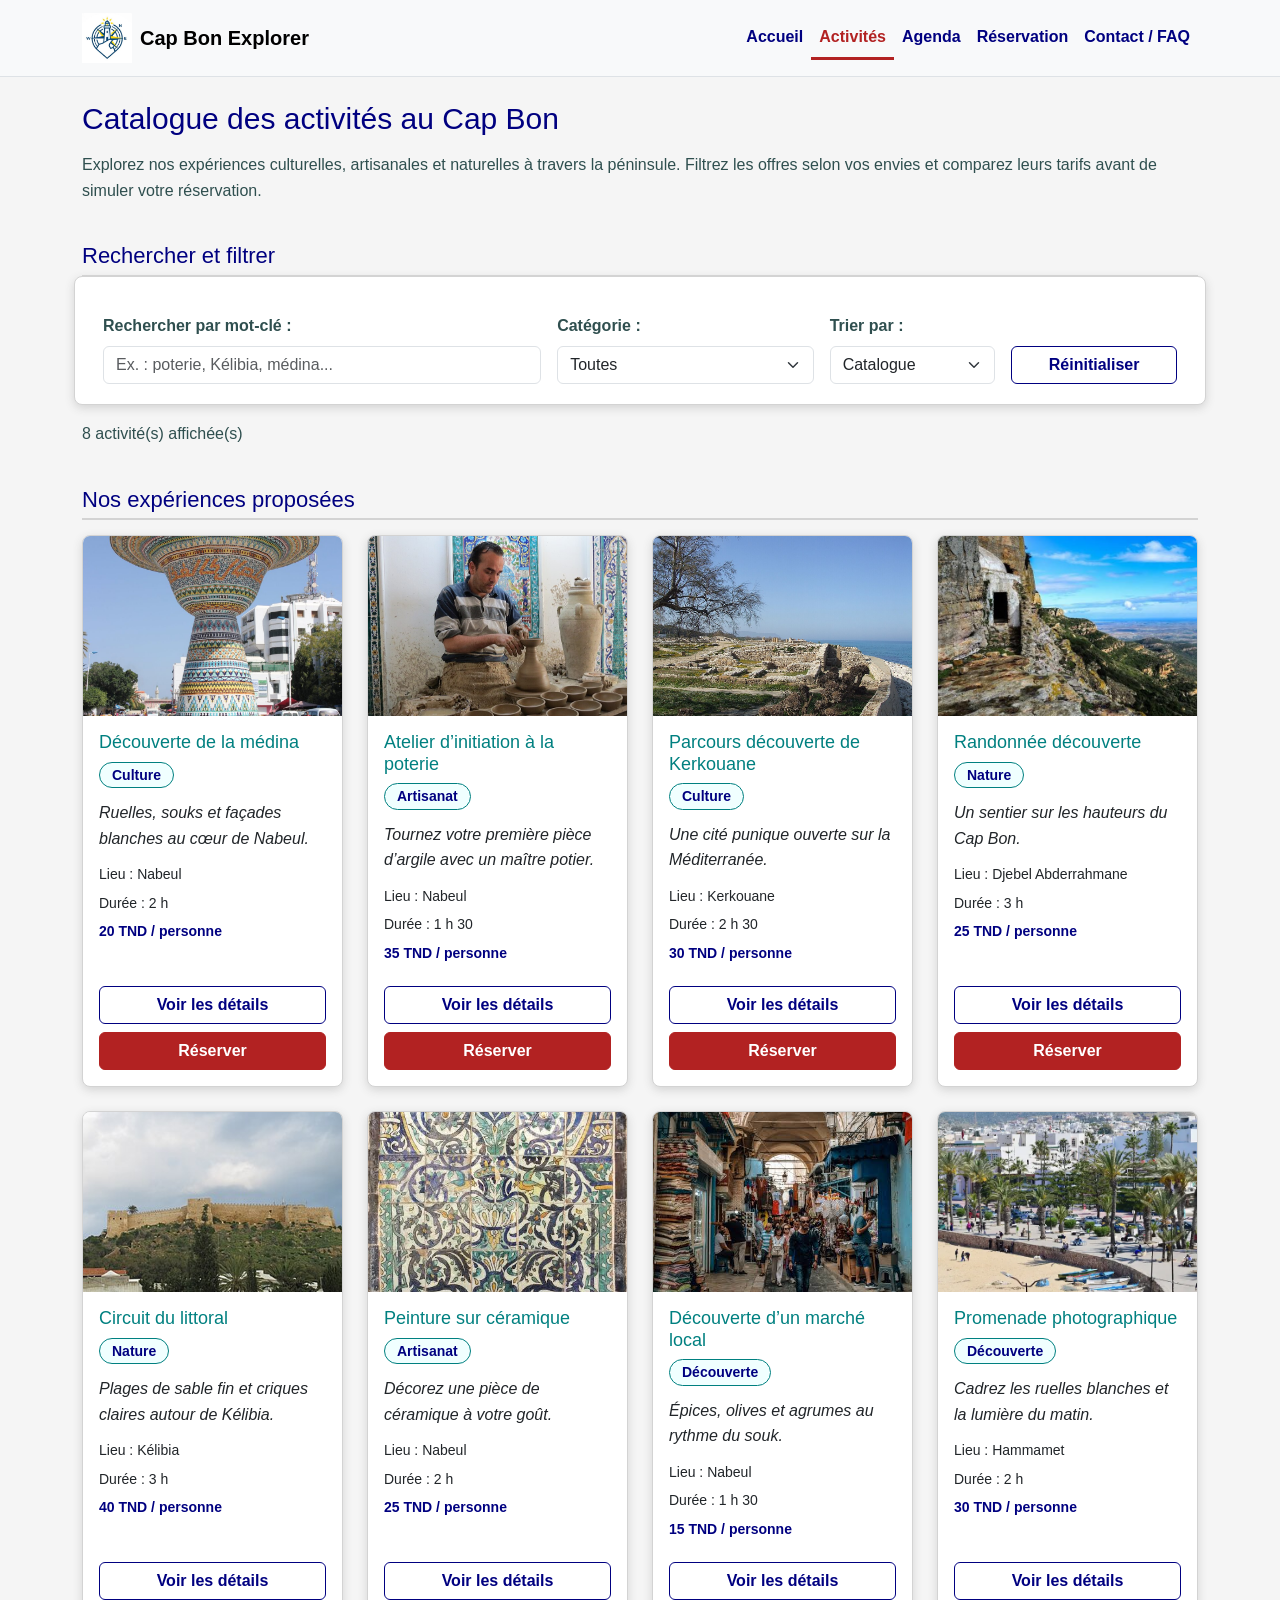
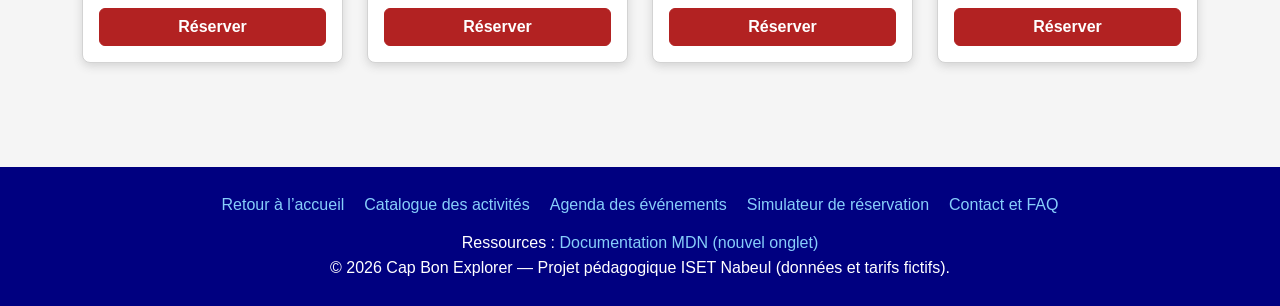
==== commit dc63cff4: "list ol w lien extern" ====
--- a/activites.html
+++ b/activites.html
@@ -101,6 +101,7 @@
                 <li><a href="reservation.html">Simulateur de réservation</a></li>
                 <li><a href="contact.html">Contact et FAQ</a></li>
             </ul>
+            <p>Ressources : <a href="https://developer.mozilla.org/fr/" target="_blank" rel="noopener noreferrer">Documentation MDN (nouvel onglet)</a></p>
         </nav>
         <p>&copy; 2026 Cap Bon Explorer — Projet pédagogique ISET Nabeul (données et tarifs fictifs).</p>
     </footer>
